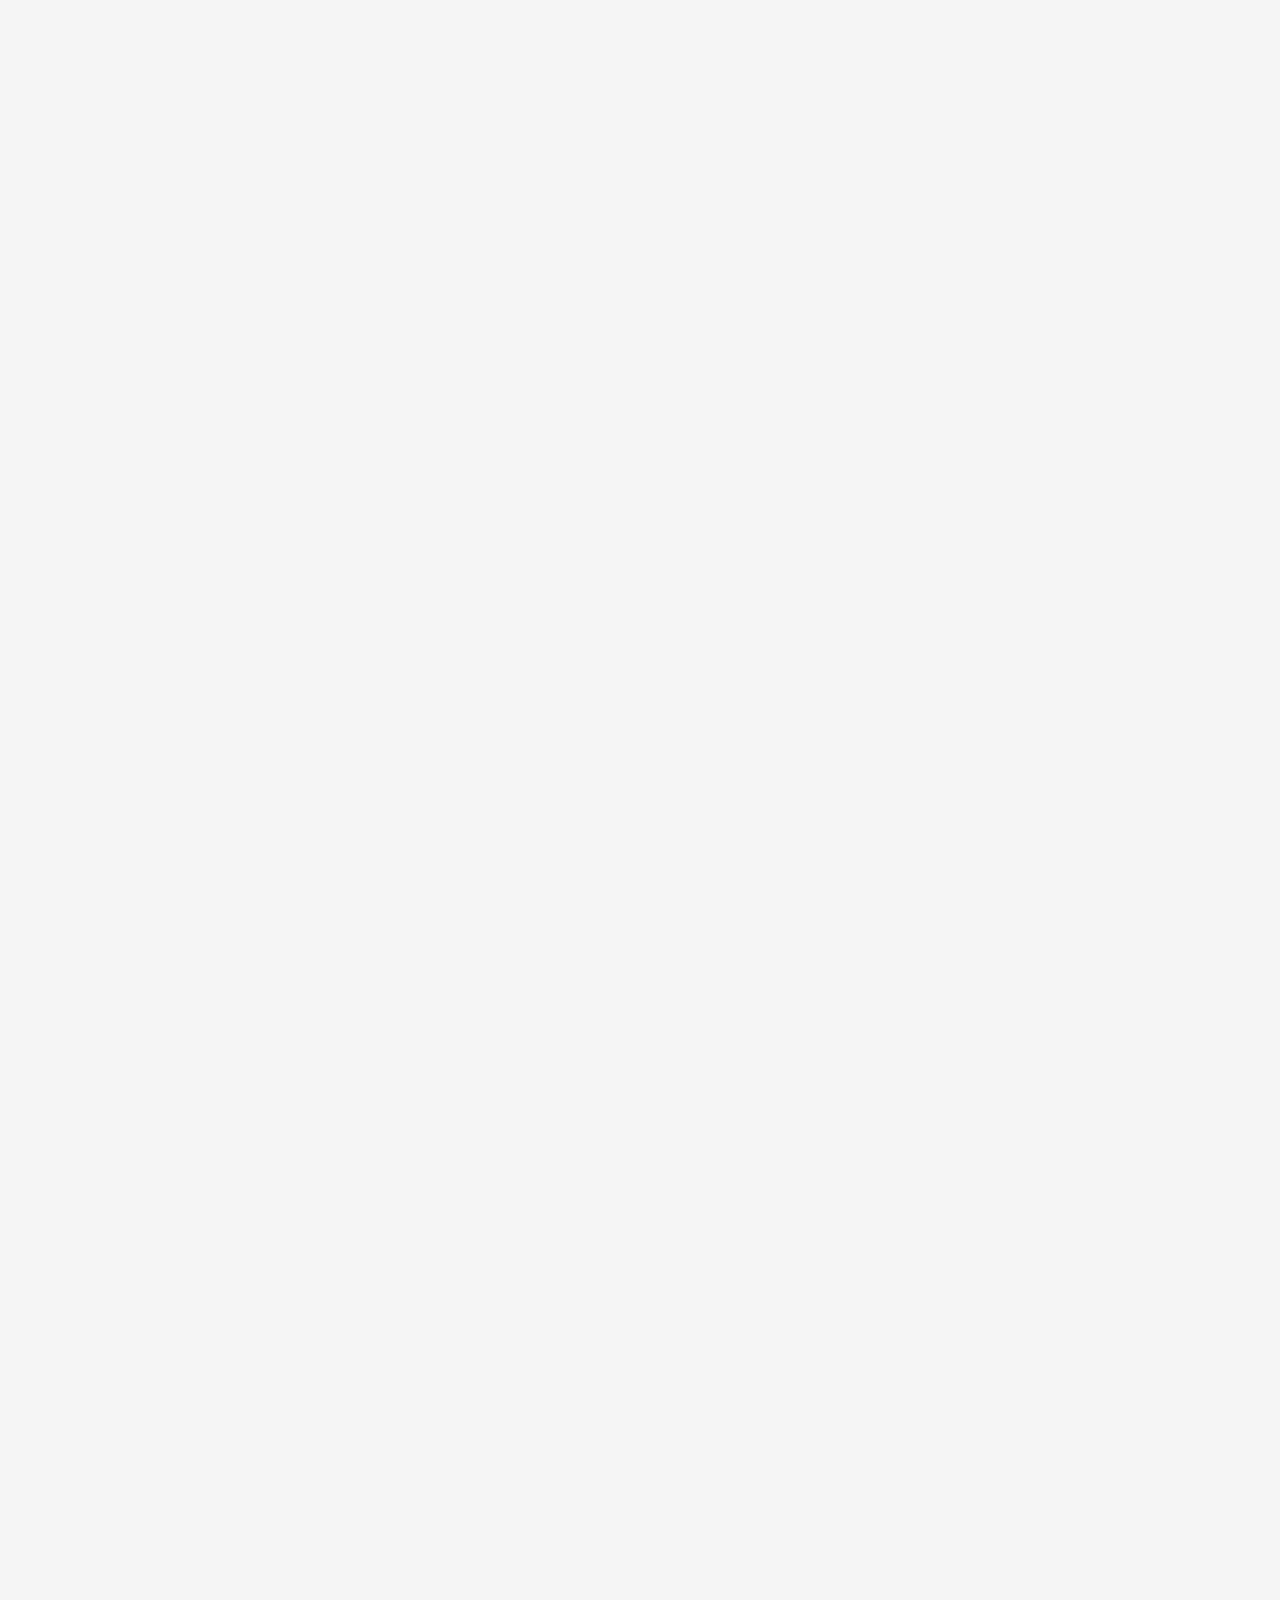
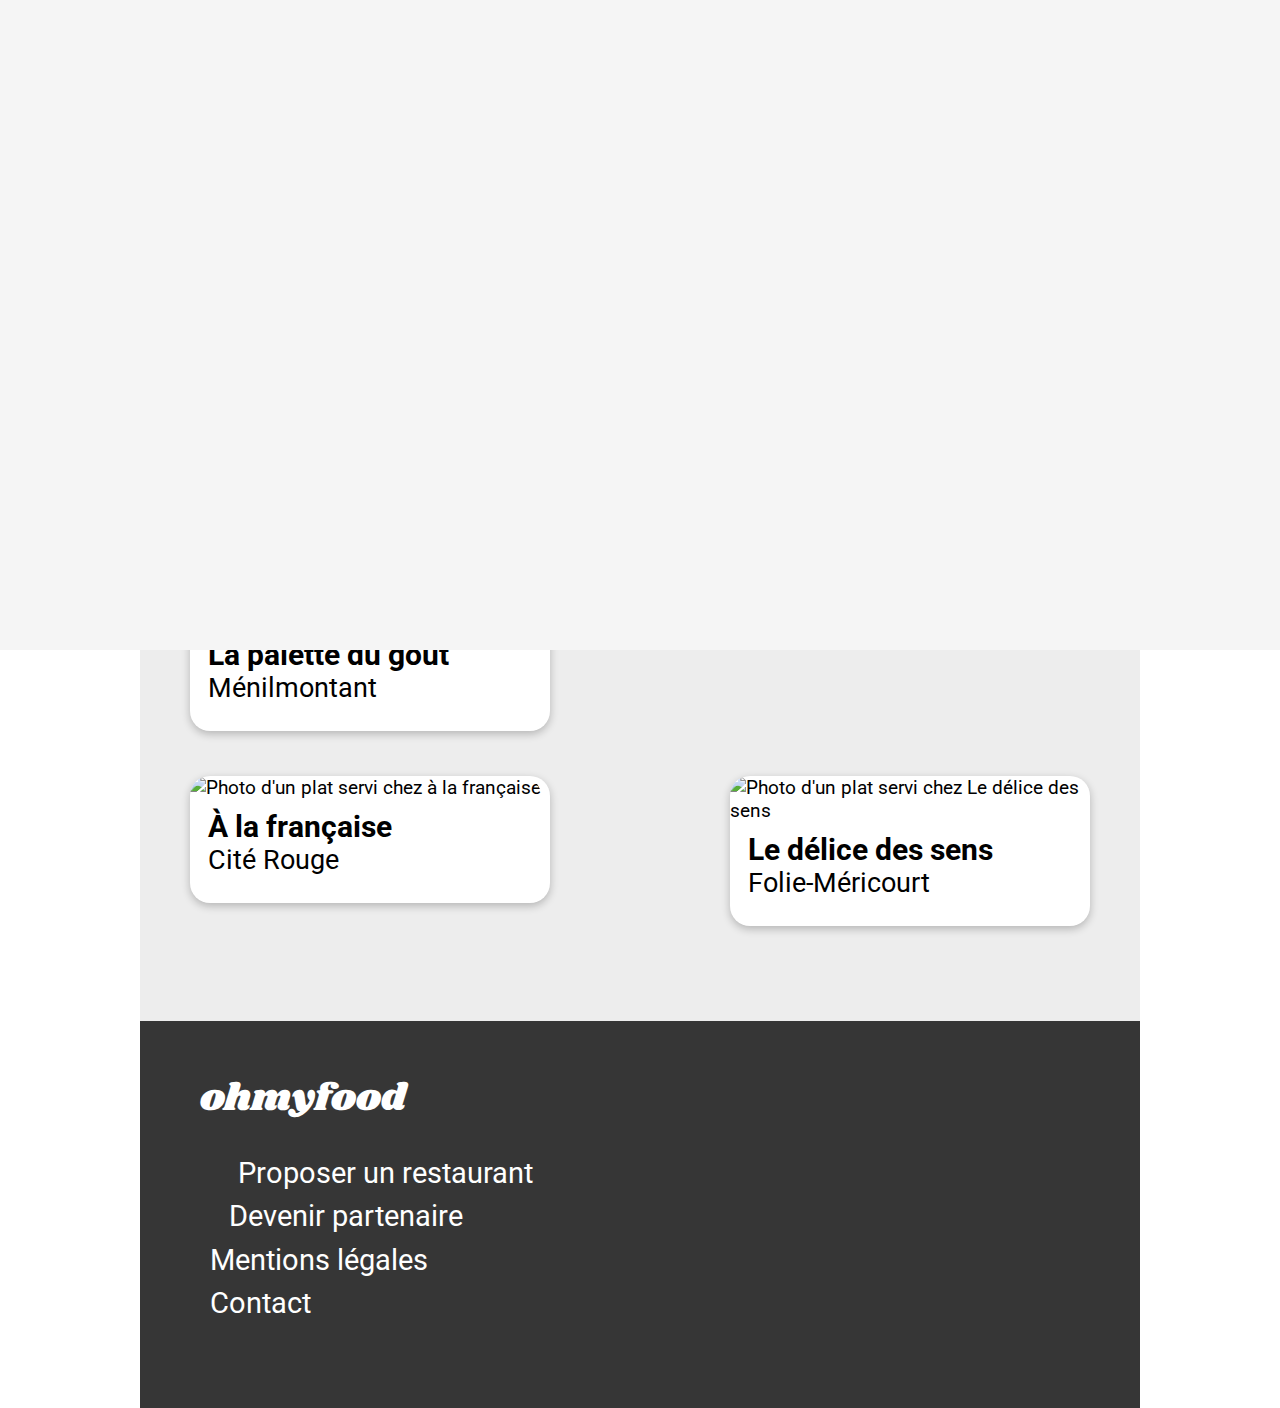
==== index.html @ 75333921 "idem" ====
<!DOCTYPE html>
<html lang="fr">

<head>
    <meta charset="UTF-8">
    <meta http-equiv="X-UA-Compatible" content="IE=edge">
    <meta name="viewport" content="width=device-width, initial-scale=1.0">
    <meta name="description" content="Réserver des menus en ligne. Paris.">

    <link rel="preconnect" href="https://fonts.googleapis.com">
    <link rel="preconnect" href="https://fonts.gstatic.com" crossorigin>
    <link
        href="https://fonts.googleapis.com/css2?family=Roboto:ital,wght@0,400;0,700;1,400;1,700&family=Shrikhand&display=swap"
        rel="stylesheet">

    <link rel="stylesheet" href="https://cdnjs.cloudflare.com/ajax/libs/font-awesome/6.1.1/css/all.min.css"
        integrity="sha512-KfkfwYDsLkIlwQp6LFnl8zNdLGxu9YAA1QvwINks4PhcElQSvqcyVLLD9aMhXd13uQjoXtEKNosOWaZqXgel0g=="
        crossorigin="anonymous" referrerpolicy="no-referrer" />

    <link href="compiled/index.css" rel="stylesheet" type="text/css">
    <link href="compiled/tablet.css" rel="stylesheet" media="screen and (min-width: 760px)">
    <link href="compiled/desktop.css" rel="stylesheet" media="screen and (min-width: 992px)">
    <title>Ohmyfood</title>
</head>

<body>
    <div class="loader">
        <div class="heart">
            <i class="fa-solid fa-heart heart-full"></i>
        </div>
    </div>

    <header>
        <img src="images/logo/ohmyfood@2x.svg" alt="Logo de Ohmyfood">
    </header>

    <nav>
        <div class="localisation">
            <i class="fa-solid fa-location-dot"></i>
            <p>Paris, Belleville</p>
        </div>
        <div class="explore">
            <h1>Réservez le menu qui vous convient</h1>
            <p>Découvrez des restaurants d'exception, sélectionnés par nos soins.</p>
            <button>Explorer nos restaurants</button>
        </div>
    </nav>

    <main>
        <section id="notice">
            <h2>Fonctionnement</h2>
            <div class="box noticeBox">
                <span class="noticeNumber">1</span>
                <i class="fa-solid fa-mobile-screen"></i>
                <p>Choisissez un restaurant</p>
            </div>
            <div class="box noticeBox">
                <span class="noticeNumber">2</span>
                <i class="fa-solid fa-list"></i>
                <p>Composez votre menu</p>
            </div>
            <div class="box noticeBox">
                <span class="noticeNumber">3</span>
                <i class="fa-solid fa-store"></i>
                <p>Dégustez au restaurant</p>
            </div>
        </section>

        <section id="restaurants">
            <h2>Restaurants</h2>
            <div class="card">
                <a href="pages/1_la-palette-du-gout.html">
                    <img src="images/restaurants/Palette_medium.jpg"
                        alt="Photo d'un plat servi chez La palette du goût">
                    <div class="newItem">Nouveau</div>
                    <div class="description">
                        <div>
                            <h3>La palette du goût</h3>
                            <p>Ménilmontant</p>
                        </div>
                        <i class="fa-regular fa-heart heart-empty"></i>
                        <i class="fa-solid fa-heart heart-full"></i>
                    </div>
                </a>
            </div>
            <div class="card">
                <a href="pages/2_la-note-enchantee.html">
                    <img src="images/restaurants/Note_medium.jpg" alt="Photo d'un plat servi chez La note enchantée">
                    <div class="newItem">Nouveau</div>
                    <div class="description">
                        <div>
                            <h3>La note enchantée</h3>
                            <p>Charonne</p>
                        </div>
                        <i class="fa-regular fa-heart heart-empty"></i>
                        <i class="fa-solid fa-heart heart-full"></i>
                    </div>
                </a>
            </div>
            <div class="card">
                <a href="pages/3_a-la-francaise.html">
                    <img src="images/restaurants/France_medium.jpg" alt="Photo d'un plat servi chez à la française">
                    <div class="description">
                        <div>
                            <h3>À la française</h3>
                            <p>Cité Rouge</p>
                        </div>
                        <i class="fa-regular fa-heart heart-empty"></i>
                        <i class="fa-solid fa-heart heart-full"></i>
                    </div>
                </a>
            </div>
            <div class="card">
                <a href="pages/4_le-délice-des-sens.html">
                    <img src="images/restaurants/Delice_medium.jpg" alt="Photo d'un plat servi chez Le délice des sens">
                    <div class="description">
                        <div>
                            <h3>Le délice des sens</h3>
                            <p>Folie-Méricourt</p>
                        </div>
                        <i class="fa-regular fa-heart heart-empty"></i>
                        <i class="fa-solid fa-heart heart-full"></i>
                    </div>
                </a>
            </div>
        </section>

    </main>

    <footer>
        <h4>ohmyfood</h4>
        <ul>
            <li>
                <a href="#" class="link">
                    <i class="fa-solid fa-utensils"></i>
                    <p>Proposer un restaurant</p>
                </a>
            </li>
            <li>
                <a href="#" class="link">
                    <i class="fa-solid fa-handshake-angle"></i>
                    <p>Devenir partenaire</p>
                </a>
            </li>
            <li>
                <a href="#" class="link linkOnly">Mentions légales</a>
            </li>
            <li>
                <a href="mailto:ohmyfood@gmail.com" class="link linkOnly">Contact</a>
            </li>
        </ul>
    </footer>
</body>

</html>
---- compiled/index.css ----
.loader{background-color:#f5f5f5;position:absolute;z-index:10;top:0;left:0;right:0;bottom:0;width:100%;height:250%;overflow:hidden;-webkit-animation:loader 3s linear;animation:loader 3s linear;-webkit-animation-delay:.5s;animation-delay:.5s;-webkit-animation-fill-mode:forwards;animation-fill-mode:forwards}@-webkit-keyframes loader{0%{opacity:1}40%{opacity:.8}60%{opacity:.5}90%{opacity:.2}99%{opacity:.1;width:100%}100%{opacity:0;width:0px;z-index:-10;display:none}}@keyframes loader{0%{opacity:1}40%{opacity:.8}60%{opacity:.5}90%{opacity:.2}99%{opacity:.1;width:100%}100%{opacity:0;width:0px;z-index:-10;display:none}}.heart{width:120px;height:120px;font-size:25px;display:flex;flex-direction:column;justify-content:center;align-items:center;margin:50% 20%;-webkit-animation:loader--heart 500ms alternate infinite;animation:loader--heart 500ms alternate infinite;-webkit-animation-iteration-count:6;animation-iteration-count:6;-webkit-animation-delay:.5s;animation-delay:.5s}.heart .heart-full{opacity:1}@-webkit-keyframes loader--heart{0%{transform:scale(0)}100%{transform:scale(4)}}@keyframes loader--heart{0%{transform:scale(0)}100%{transform:scale(4)}}@-webkit-keyframes menuBoxes{0%{transform:scale(0)}100%{transform:scale(1)}}@keyframes menuBoxes{0%{transform:scale(0)}100%{transform:scale(1)}}.menuBox{transform:scale(0);-webkit-animation:menuBoxes 900ms both;animation:menuBoxes 900ms both}.delay1{-webkit-animation-delay:100ms;animation-delay:100ms}.delay2{-webkit-animation-delay:200ms;animation-delay:200ms}.delay3{-webkit-animation-delay:300ms;animation-delay:300ms}.delay4{-webkit-animation-delay:350ms;animation-delay:350ms}.delay5{-webkit-animation-delay:370ms;animation-delay:370ms}@font-face{font-family:"Roboto",sans-serif;font-family:"Shrikhand",cursive;src:url("https://fonts.googleapis.com/css2?family=Roboto:ital,wght@0,400;0,700;1,400;1,700&family=Shrikhand&display=swap")}body{font-family:"Roboto",sans-serif}h2{font-size:1.8em}h3{font-size:1.1em;padding:0;margin:0}#titleRestaurant{font-family:"Shrikhand",cursive;font-size:2em;font-weight:normal}article h2{text-transform:uppercase;font-weight:normal;font-size:1.2em}article h2 .greenLine{border-bottom:3px solid #99e2d0;padding-bottom:6px}.menuBox h3{font-size:20px}h4{font-family:"Shrikhand",cursive;color:#fff;font-weight:normal;padding:5% 0 1% 6%;font-size:25px;margin:0%}*{box-sizing:border-box;scroll-behavior:smooth}body{background-color:#f5f5f5;margin:0%}#notice{background-color:#fff;padding-bottom:15%}#notice h2{padding-left:1%;margin-bottom:1%}section{padding:5%;display:flex;flex-direction:column;justify-content:space-between}.box{border:none;box-shadow:rgba(0,0,0,.24) 0px 3px 8px;padding:3%;margin:6% 3% 1% 3%;font-weight:bold;cursor:pointer}.noticeBox{display:flex;flex-direction:row;justify-content:flex-start;align-items:center;background-color:#f5f5f5;border-radius:25px;transition:all 200ms ease-in-out;position:relative;font-size:1.3em}.noticeBox i{margin:0 7%;color:gray;font-size:1.3em}.noticeBox:hover{background-color:#f5edff}.noticeBox:hover i{color:#9356dc}.noticeNumber{background-color:#9356dc;color:#fff;font-weight:normal;border-radius:50%;padding:4px 10px;position:absolute;left:-15px}#restaurants{background-color:#f5f5f5;display:flex;flex-direction:column}.card{width:445px;background-color:#fff;border-radius:20px;margin-bottom:5%;position:relative;box-shadow:rgba(0,0,0,.24) 0px 3px 8px}.card>a{text-decoration:none;color:#000}.card>a>img{width:100%;height:220px;-o-object-fit:cover;object-fit:cover;border-radius:20px 20px 0 0}.description{display:flex;flex-direction:row;align-items:flex-start;padding:3% 0 0 5%;font-size:1.4em}.description p{margin-top:0;font-size:1em}#Palette,#Note,#France,#Delice{background-size:cover;background-repeat:no-repeat;height:320px;max-width:600px;flex-basis:100%;margin-bottom:-50px}#Palette{background-image:url(/images/restaurants/Palette_medium.jpg)}#Note{background-image:url(/images/restaurants/Note_medium.jpg)}#France{background-image:url(/images/restaurants/France_medium.jpg)}#Delice{background-image:url(/images/restaurants/Delice_medium.jpg)}.menuSection{background-color:#f5f5f5;border-radius:35px 35px 0 0;margin-top:-40px;padding-top:8px;position:relative}.menuSection article{margin-bottom:5%}.menuBox{background-color:#fff;display:flex;flex-direction:column;justify-content:space-between;border-radius:15px;margin-left:0%;padding:3% 4% 3% 3%;height:80px;position:relative;transition:all 400ms ease-in-out}.flex-row{display:flex;flex-direction:row;font-size:18px}.flex-row p{margin-top:1%}.flex-row p:first-child{font-weight:normal}.price{align-items:flex-end;text-align:right;margin-left:auto;font-weight:bold;transition:all 400ms ease-in-out}header{text-align:center;background-color:#fff;padding-top:5%;padding-bottom:3%}.withBtn{display:flex;flex-direction:row;justify-content:space-evenly}footer{background-color:#363636;margin-bottom:0;padding-bottom:6%}footer ul{list-style-type:none;padding-left:7%}.link{text-decoration:none;color:#fff;font-size:20px;display:flex;flex-direction:row;align-items:center;padding-bottom:1%}.link p{margin:0;padding-left:2%}.link:hover p{-webkit-text-decoration:underline #99e2d0;text-decoration:underline #99e2d0}.link:hover i{color:#99e2d0}.linkOnly:hover{-webkit-text-decoration:underline #99e2d0;text-decoration:underline #99e2d0}.fa-utensils{margin-right:1%}nav{background-color:#f5f5f5;text-align:center}.localisation{background-color:#e5e5e5;border-top:3px solid #d4d4d4;flex-basis:100%;font-weight:bold;font-size:1.2em;display:flex;flex-direction:row;align-items:center;justify-content:center}.localisation i{padding-right:4%}.explore{padding:4% 4% 14% 4%}.explore h1{font-size:31px;padding:0 9%;margin-bottom:0%}.explore p{font-size:1.5em}button{background:linear-gradient(to bottom right, #ff79da, #9356DC);padding:18px;border:none;border-radius:40px;box-shadow:3px 6px 8px 1px #d3d3d3;cursor:pointer;margin-top:4%;transition:all 350ms ease-in-out;color:#fff;font-size:1.3em}button:hover{background:linear-gradient(to bottom right, rgba(255, 121, 217, 0.8470588235), rgba(146, 86, 220, 0.8470588235));box-shadow:8px 18px 10px 1px #bdbdbd}#orderBtn{color:#fff;font-size:19px;width:200px;margin:10% auto 5% auto;height:60px;padding:0}.newItem{color:#278870;background-color:#99e2d0;text-align:center;font-weight:bold;font-size:17px;padding:2% 4%;width:100px;border-radius:3px;position:absolute;top:20px;right:15px}.heart-empty,.heart-full{font-size:1.6em;right:30px;bottom:35px;cursor:pointer;transition:all 650ms ease-in-out}.heart-empty{color:gray;z-index:1;position:absolute}.heart-empty:hover{opacity:0;z-index:2}.heart-full{position:absolute;z-index:2;opacity:0;background:-webkit-linear-gradient(#9356DC, #ff79da);background-clip:text;-webkit-background-clip:text;-webkit-text-fill-color:rgba(0,0,0,0)}.heart-full:hover{opacity:1;z-index:1}#MenuLikeBtn{position:absolute;right:40px;top:105px;font-size:20px}#goBack{background:none;border:none;color:#000;font-size:25px;margin-left:-50px;position:absolute;left:80px;top:18px;cursor:pointer;transition:all 200ms ease-in-out}#goBack:hover{color:#9356dc}#goBack:hover:active{color:#ff79da}.checkAnimation{width:0px;background-color:#99e2d0;color:#fff;font-size:25px;border-radius:0 15px 15px 0;transition:all 350ms ease-in-out;-webkit-animation-fill-mode:both;animation-fill-mode:both;overflow:hidden;display:flex;flex-direction:row;justify-content:center;align-items:center;text-align:center;height:100%;position:absolute;right:0px;bottom:0px}.checkAnimation i{transform:rotate(0);transition:all 450ms ease-in-out}.menuBox:hover .checkAnimation{width:68px;margin-left:auto;transition:all 400ms ease-in-out}.menuBox:hover .checkAnimation i{transform:rotate(360deg)}.menuBox:hover .price{margin-right:68px}.menuBox:hover p:first-child{text-overflow:ellipsis;white-space:nowrap;overflow:hidden;max-height:22px}/*# sourceMappingURL=index.css.map */
---- compiled/tablet.css ----
@media screen and (min-width: 760px) {

    /*Accueil*/

    header img {
        width: 250px;
    }

    button {
        padding: 35px;
        font-size: 1.6em;
    }

    .noticeBox {
        font-size: 1.6em;
    }

    #restaurants {
        display: flex;
        flex-direction: row;
        flex-wrap: wrap;
        max-width: 800px;
        padding-left: 5%;
    }

    #restaurants h2 {
        flex-basis: 100%;
    }

    .card {
        flex-basis: 40%;
        width: 400px;
        height: 280px;
        transform: scale(1);
        transition: all 350ms ease-in-out;
    }

    .card img {
        width: 400px;
    }

    .card:hover {
        transform: scale(1.2);
    }

    .description {
        font-size: 1.4em;
        padding-top: 3%;
    }

    footer h4 {
        font-size: 2em;
    }

    .link {
        font-size: 1.5em;
    }

/*Pages menu*/

body {
    font-size:larger
}

header img {
    width: 300px;
}

#menuImg {
    height: 500px;
}

#titleRestaurant {
    font-size: 2.5em;
}

#MenuLikeBtn {
    font-size: 1.6em;
    top: 120px;
}

.menuBox {
    padding-bottom: 4%;
    height: 100px;
    
}

.menuBox:hover .checkAnimation {
    width: 90px;
}

.menuBox:hover .price {
    margin-right: 95px;
}

}



}
---- compiled/desktop.css ----
@media screen and (min-width: 992px) {

  /*Version accueil*/  

    body {
        max-width: 1000px;
        margin: 0 auto;
        font-size: larger;
    }

    header img {
    width: 400px;
  }

  nav {
    display: flex;
    flex-direction: column-reverse;
  }

  

  #notice {
    background-color: #f5f5f5fa;
  }

  .noticeBox {
    background-color: white;
  }

  .noticeNumber {
    padding: 0 9px;
  }

  #restaurants {
    background-color: #EDEDED;
    max-width: 1000px;
    width: 100%;
  }

  .card {
    width: 95%;
    height: fit-content;
    
  }

  .card>a>img {
    max-width: 800px;
    height: 500px;
  }

  .card:hover {
    transform: none;
    opacity: 0.9;
  }

  .newItem {
    padding-right: 3%;
  }

/*Version pages menu*/

body {
  background-color: white;
}

#titleRestaurant {
  font-size: 2em;
}

#Palette, #Note, #France, #Delice {
  background-size: contain;
  background-position: 50%;
  margin: auto;
}

.menuSection {
  width: 90%;
  margin: auto;
}

.menuBox {
  height: 120px;
  width: 80%;
}


}
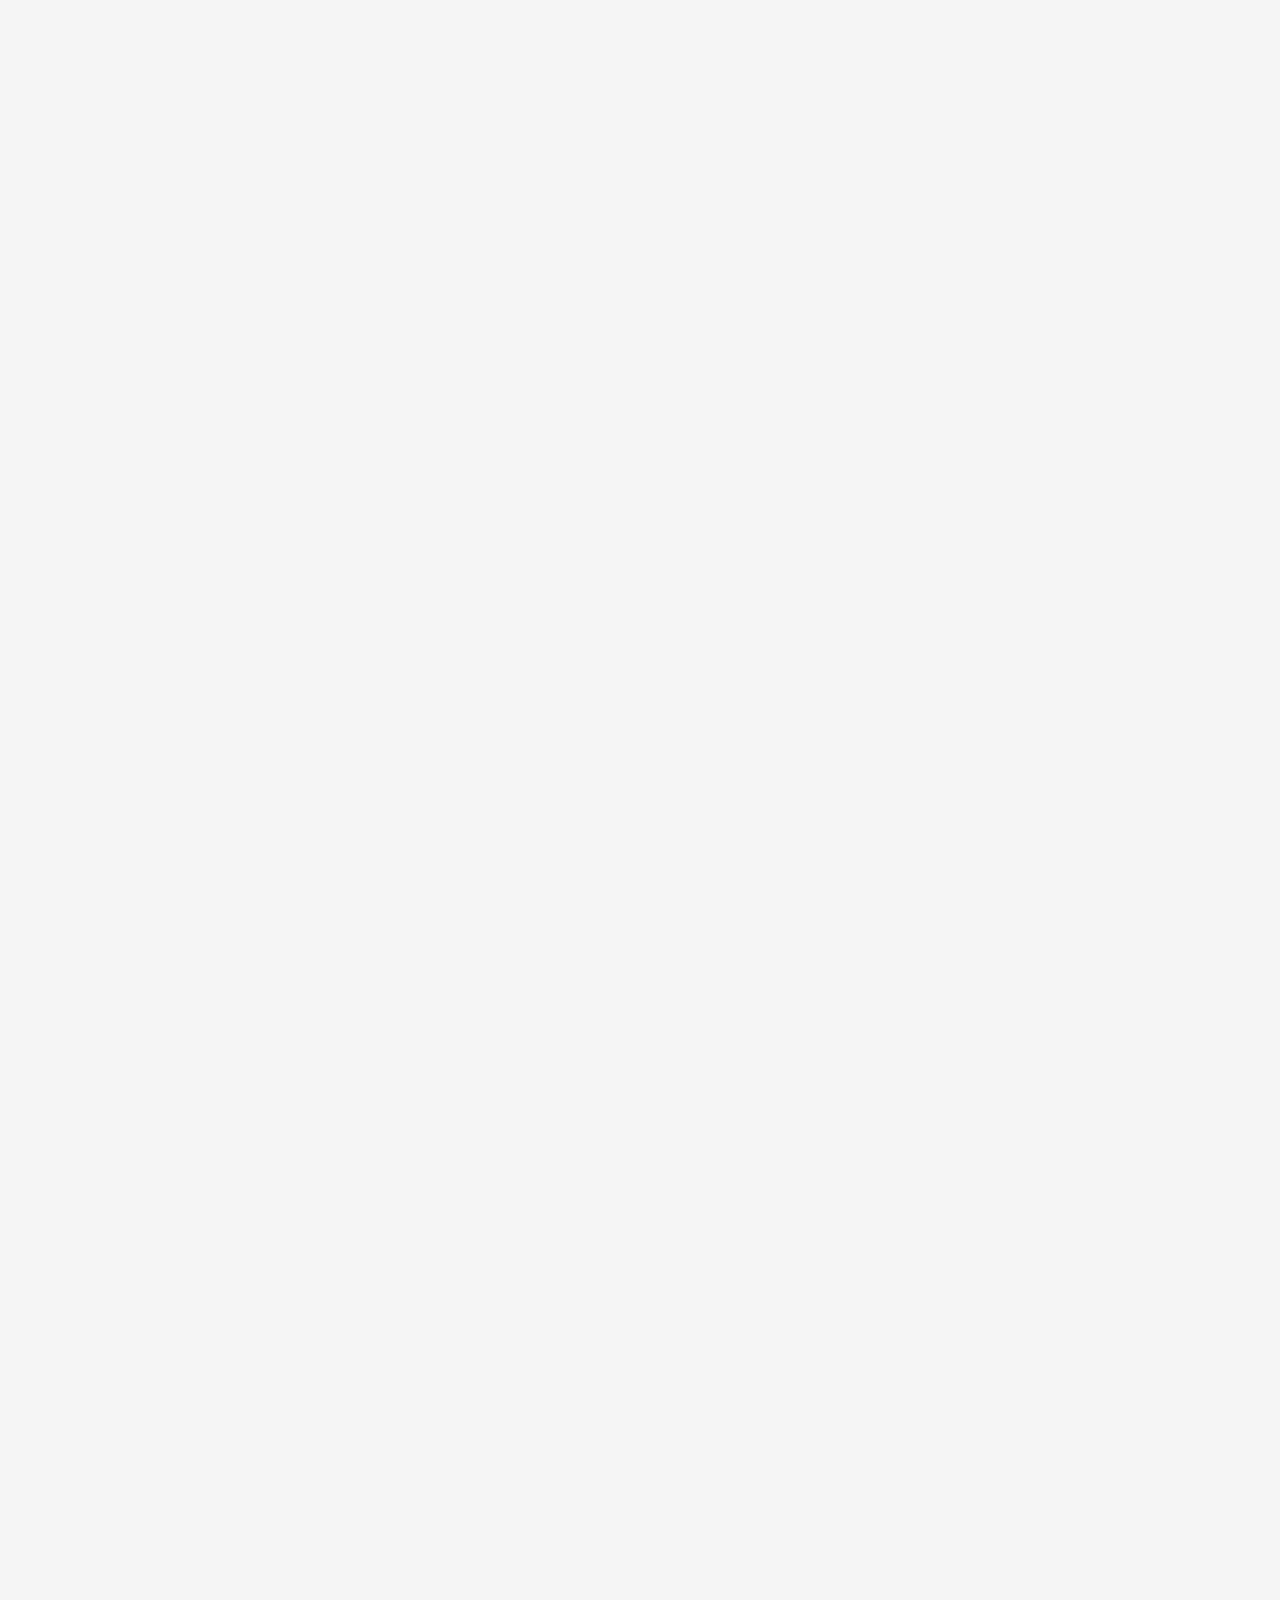
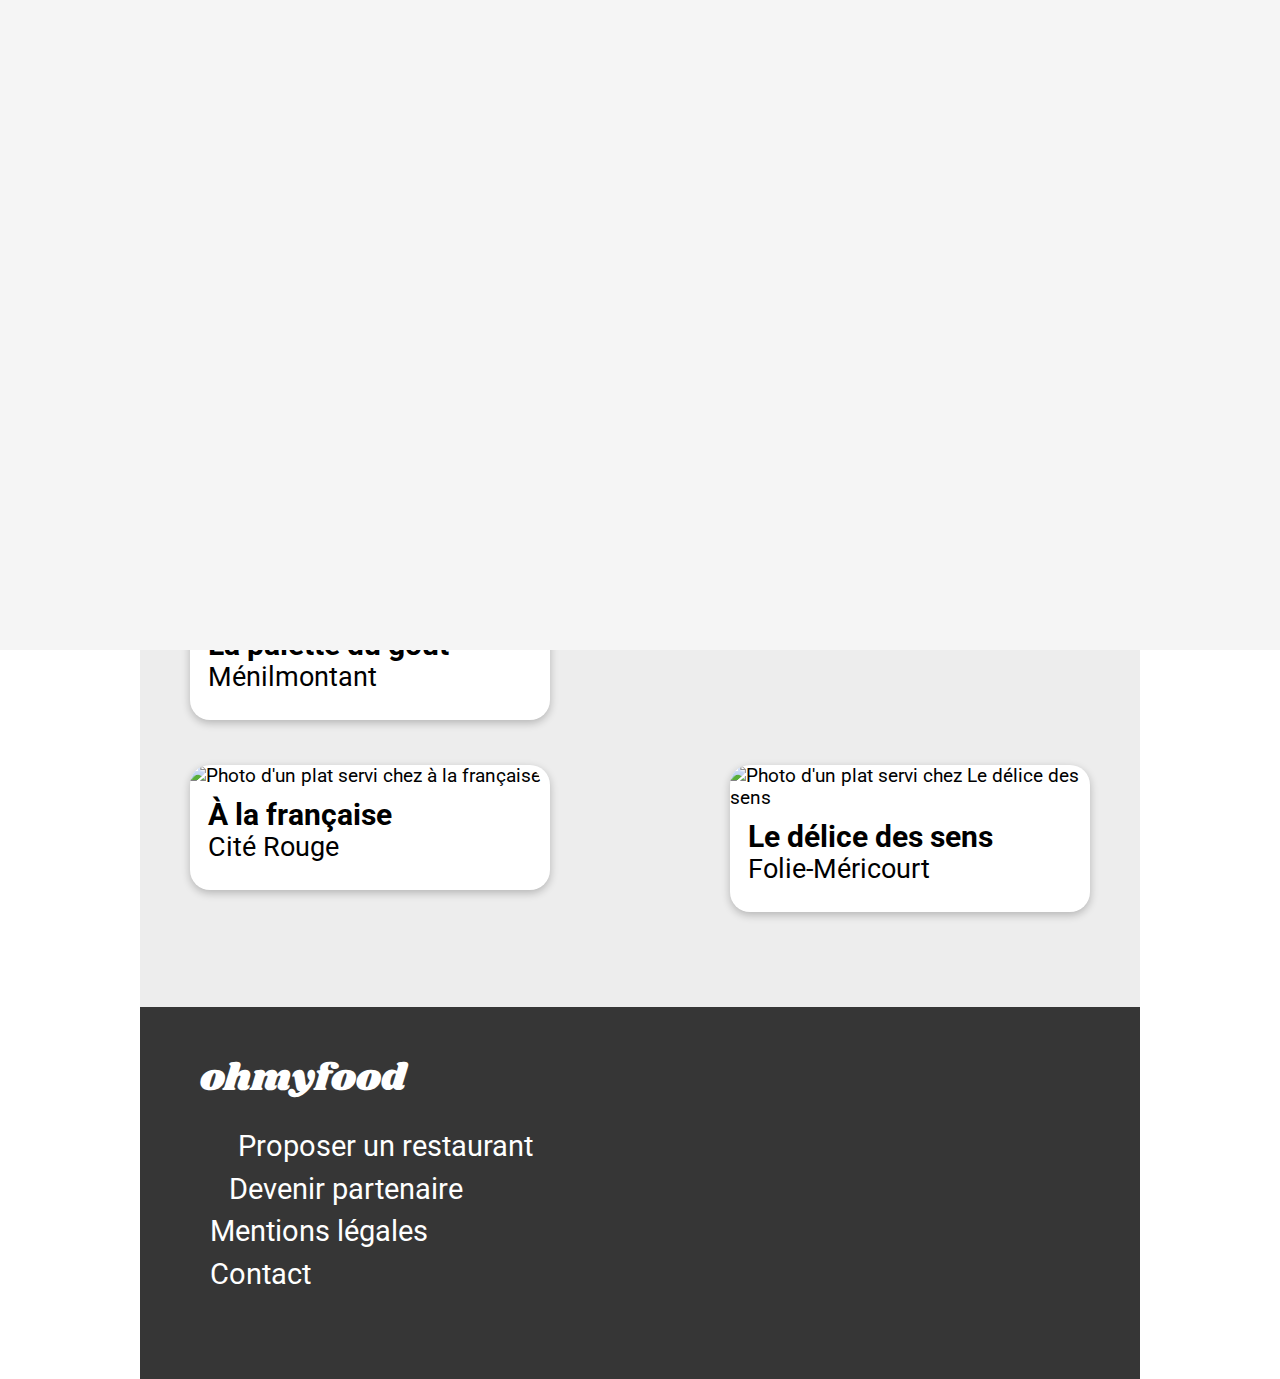
==== commit b29b2a80: "ajout normalize.css" ====
--- a/index.html
+++ b/index.html
@@ -17,6 +17,7 @@
         integrity="sha512-KfkfwYDsLkIlwQp6LFnl8zNdLGxu9YAA1QvwINks4PhcElQSvqcyVLLD9aMhXd13uQjoXtEKNosOWaZqXgel0g=="
         crossorigin="anonymous" referrerpolicy="no-referrer" />
 
+    <link href="compiled/normalize.css" rel="stylesheet" type="text/css">
     <link href="compiled/index.css" rel="stylesheet" type="text/css">
     <link href="compiled/tablet.css" rel="stylesheet" media="screen and (min-width: 760px)">
     <link href="compiled/desktop.css" rel="stylesheet" media="screen and (min-width: 992px)">
--- a/compiled/index.css
+++ b/compiled/index.css
@@ -1 +1 @@
-.loader{background-color:#f5f5f5;position:absolute;z-index:10;top:0;left:0;right:0;bottom:0;width:100%;height:250%;overflow:hidden;-webkit-animation:loader 3s linear;animation:loader 3s linear;-webkit-animation-delay:.5s;animation-delay:.5s;-webkit-animation-fill-mode:forwards;animation-fill-mode:forwards}@-webkit-keyframes loader{0%{opacity:1}40%{opacity:.8}60%{opacity:.5}90%{opacity:.2}99%{opacity:.1;width:100%}100%{opacity:0;width:0px;z-index:-10;display:none}}@keyframes loader{0%{opacity:1}40%{opacity:.8}60%{opacity:.5}90%{opacity:.2}99%{opacity:.1;width:100%}100%{opacity:0;width:0px;z-index:-10;display:none}}.heart{width:120px;height:120px;font-size:25px;display:flex;flex-direction:column;justify-content:center;align-items:center;margin:50% 20%;-webkit-animation:loader--heart 500ms alternate infinite;animation:loader--heart 500ms alternate infinite;-webkit-animation-iteration-count:6;animation-iteration-count:6;-webkit-animation-delay:.5s;animation-delay:.5s}.heart .heart-full{opacity:1}@-webkit-keyframes loader--heart{0%{transform:scale(0)}100%{transform:scale(4)}}@keyframes loader--heart{0%{transform:scale(0)}100%{transform:scale(4)}}@-webkit-keyframes menuBoxes{0%{transform:scale(0)}100%{transform:scale(1)}}@keyframes menuBoxes{0%{transform:scale(0)}100%{transform:scale(1)}}.menuBox{transform:scale(0);-webkit-animation:menuBoxes 900ms both;animation:menuBoxes 900ms both}.delay1{-webkit-animation-delay:100ms;animation-delay:100ms}.delay2{-webkit-animation-delay:200ms;animation-delay:200ms}.delay3{-webkit-animation-delay:300ms;animation-delay:300ms}.delay4{-webkit-animation-delay:350ms;animation-delay:350ms}.delay5{-webkit-animation-delay:370ms;animation-delay:370ms}@font-face{font-family:"Roboto",sans-serif;font-family:"Shrikhand",cursive;src:url("https://fonts.googleapis.com/css2?family=Roboto:ital,wght@0,400;0,700;1,400;1,700&family=Shrikhand&display=swap")}body{font-family:"Roboto",sans-serif}h2{font-size:1.8em}h3{font-size:1.1em;padding:0;margin:0}#titleRestaurant{font-family:"Shrikhand",cursive;font-size:2em;font-weight:normal}article h2{text-transform:uppercase;font-weight:normal;font-size:1.2em}article h2 .greenLine{border-bottom:3px solid #99e2d0;padding-bottom:6px}.menuBox h3{font-size:20px}h4{font-family:"Shrikhand",cursive;color:#fff;font-weight:normal;padding:5% 0 1% 6%;font-size:25px;margin:0%}*{box-sizing:border-box;scroll-behavior:smooth}body{background-color:#f5f5f5;margin:0%}#notice{background-color:#fff;padding-bottom:15%}#notice h2{padding-left:1%;margin-bottom:1%}section{padding:5%;display:flex;flex-direction:column;justify-content:space-between}.box{border:none;box-shadow:rgba(0,0,0,.24) 0px 3px 8px;padding:3%;margin:6% 3% 1% 3%;font-weight:bold;cursor:pointer}.noticeBox{display:flex;flex-direction:row;justify-content:flex-start;align-items:center;background-color:#f5f5f5;border-radius:25px;transition:all 200ms ease-in-out;position:relative;font-size:1.3em}.noticeBox i{margin:0 7%;color:gray;font-size:1.3em}.noticeBox:hover{background-color:#f5edff}.noticeBox:hover i{color:#9356dc}.noticeNumber{background-color:#9356dc;color:#fff;font-weight:normal;border-radius:50%;padding:4px 10px;position:absolute;left:-15px}#restaurants{background-color:#f5f5f5;display:flex;flex-direction:column}.card{width:445px;background-color:#fff;border-radius:20px;margin-bottom:5%;position:relative;box-shadow:rgba(0,0,0,.24) 0px 3px 8px}.card>a{text-decoration:none;color:#000}.card>a>img{width:100%;height:220px;-o-object-fit:cover;object-fit:cover;border-radius:20px 20px 0 0}.description{display:flex;flex-direction:row;align-items:flex-start;padding:3% 0 0 5%;font-size:1.4em}.description p{margin-top:0;font-size:1em}#Palette,#Note,#France,#Delice{background-size:cover;background-repeat:no-repeat;height:320px;max-width:600px;flex-basis:100%;margin-bottom:-50px}#Palette{background-image:url(/images/restaurants/Palette_medium.jpg)}#Note{background-image:url(/images/restaurants/Note_medium.jpg)}#France{background-image:url(/images/restaurants/France_medium.jpg)}#Delice{background-image:url(/images/restaurants/Delice_medium.jpg)}.menuSection{background-color:#f5f5f5;border-radius:35px 35px 0 0;margin-top:-40px;padding-top:8px;position:relative}.menuSection article{margin-bottom:5%}.menuBox{background-color:#fff;display:flex;flex-direction:column;justify-content:space-between;border-radius:15px;margin-left:0%;padding:3% 4% 3% 3%;height:80px;position:relative;transition:all 400ms ease-in-out}.flex-row{display:flex;flex-direction:row;font-size:18px}.flex-row p{margin-top:1%}.flex-row p:first-child{font-weight:normal}.price{align-items:flex-end;text-align:right;margin-left:auto;font-weight:bold;transition:all 400ms ease-in-out}header{text-align:center;background-color:#fff;padding-top:5%;padding-bottom:3%}.withBtn{display:flex;flex-direction:row;justify-content:space-evenly}footer{background-color:#363636;margin-bottom:0;padding-bottom:6%}footer ul{list-style-type:none;padding-left:7%}.link{text-decoration:none;color:#fff;font-size:20px;display:flex;flex-direction:row;align-items:center;padding-bottom:1%}.link p{margin:0;padding-left:2%}.link:hover p{-webkit-text-decoration:underline #99e2d0;text-decoration:underline #99e2d0}.link:hover i{color:#99e2d0}.linkOnly:hover{-webkit-text-decoration:underline #99e2d0;text-decoration:underline #99e2d0}.fa-utensils{margin-right:1%}nav{background-color:#f5f5f5;text-align:center}.localisation{background-color:#e5e5e5;border-top:3px solid #d4d4d4;flex-basis:100%;font-weight:bold;font-size:1.2em;display:flex;flex-direction:row;align-items:center;justify-content:center}.localisation i{padding-right:4%}.explore{padding:4% 4% 14% 4%}.explore h1{font-size:31px;padding:0 9%;margin-bottom:0%}.explore p{font-size:1.5em}button{background:linear-gradient(to bottom right, #ff79da, #9356DC);padding:18px;border:none;border-radius:40px;box-shadow:3px 6px 8px 1px #d3d3d3;cursor:pointer;margin-top:4%;transition:all 350ms ease-in-out;color:#fff;font-size:1.3em}button:hover{background:linear-gradient(to bottom right, rgba(255, 121, 217, 0.8470588235), rgba(146, 86, 220, 0.8470588235));box-shadow:8px 18px 10px 1px #bdbdbd}#orderBtn{color:#fff;font-size:19px;width:200px;margin:10% auto 5% auto;height:60px;padding:0}.newItem{color:#278870;background-color:#99e2d0;text-align:center;font-weight:bold;font-size:17px;padding:2% 4%;width:100px;border-radius:3px;position:absolute;top:20px;right:15px}.heart-empty,.heart-full{font-size:1.6em;right:30px;bottom:35px;cursor:pointer;transition:all 650ms ease-in-out}.heart-empty{color:gray;z-index:1;position:absolute}.heart-empty:hover{opacity:0;z-index:2}.heart-full{position:absolute;z-index:2;opacity:0;background:-webkit-linear-gradient(#9356DC, #ff79da);background-clip:text;-webkit-background-clip:text;-webkit-text-fill-color:rgba(0,0,0,0)}.heart-full:hover{opacity:1;z-index:1}#MenuLikeBtn{position:absolute;right:40px;top:105px;font-size:20px}#goBack{background:none;border:none;color:#000;font-size:25px;margin-left:-50px;position:absolute;left:80px;top:18px;cursor:pointer;transition:all 200ms ease-in-out}#goBack:hover{color:#9356dc}#goBack:hover:active{color:#ff79da}.checkAnimation{width:0px;background-color:#99e2d0;color:#fff;font-size:25px;border-radius:0 15px 15px 0;transition:all 350ms ease-in-out;-webkit-animation-fill-mode:both;animation-fill-mode:both;overflow:hidden;display:flex;flex-direction:row;justify-content:center;align-items:center;text-align:center;height:100%;position:absolute;right:0px;bottom:0px}.checkAnimation i{transform:rotate(0);transition:all 450ms ease-in-out}.menuBox:hover .checkAnimation{width:68px;margin-left:auto;transition:all 400ms ease-in-out}.menuBox:hover .checkAnimation i{transform:rotate(360deg)}.menuBox:hover .price{margin-right:68px}.menuBox:hover p:first-child{text-overflow:ellipsis;white-space:nowrap;overflow:hidden;max-height:22px}/*# sourceMappingURL=index.css.map */+.loader{background-color:#f5f5f5;position:absolute;z-index:10;top:0;left:0;right:0;bottom:0;width:100%;height:250%;overflow:hidden;-webkit-animation:loader 3s linear;animation:loader 3s linear;-webkit-animation-delay:.5s;animation-delay:.5s;-webkit-animation-fill-mode:forwards;animation-fill-mode:forwards}@-webkit-keyframes loader{0%{opacity:1}99%{width:100%;opacity:.8}100%{opacity:0;width:0;z-index:-10;display:none}}@keyframes loader{0%{opacity:1}99%{width:100%;opacity:.8}100%{opacity:0;width:0;z-index:-10;display:none}}.heart{position:fixed;width:120px;height:120px;font-size:25px;display:flex;flex-direction:column;justify-content:center;align-items:center;margin:50% 30%;-webkit-animation:loader--heart 500ms alternate infinite;animation:loader--heart 500ms alternate infinite;-webkit-animation-iteration-count:3;animation-iteration-count:3;-webkit-animation-delay:.5s;animation-delay:.5s;-webkit-animation-fill-mode:forwards;animation-fill-mode:forwards}.heart .heart-full{opacity:1}@-webkit-keyframes loader--heart{0%{transform:scale(2)}50%{transform:scale(4)}75%{transform:scale(2)}100%{transform:scale(0)}}@keyframes loader--heart{0%{transform:scale(2)}50%{transform:scale(4)}75%{transform:scale(2)}100%{transform:scale(0)}}@-webkit-keyframes menuBoxes{0%{transform:scale(0)}100%{transform:scale(1)}}@keyframes menuBoxes{0%{transform:scale(0)}100%{transform:scale(1)}}.menuBox{transform:scale(0);-webkit-animation:menuBoxes 900ms both;animation:menuBoxes 900ms both}.delay1{-webkit-animation-delay:100ms;animation-delay:100ms}.delay2{-webkit-animation-delay:200ms;animation-delay:200ms}.delay3{-webkit-animation-delay:300ms;animation-delay:300ms}.delay4{-webkit-animation-delay:350ms;animation-delay:350ms}.delay5{-webkit-animation-delay:370ms;animation-delay:370ms}@font-face{font-family:"Roboto";font-family:"Shrikhand";src:url("https://fonts.googleapis.com/css2?family=Roboto:ital,wght@0,400;0,700;1,400;1,700&family=Shrikhand&display=swap")}body{font-family:"Roboto",sans-serif}h2{font-size:1.8em}h3{font-size:1.1em;padding:0;margin:0}#titleRestaurant{font-family:"Shrikhand",cursive;font-size:2em;font-weight:normal}article h2{text-transform:uppercase;font-weight:normal;font-size:1.2em}article h2 .greenLine{border-bottom:3px solid #99e2d0;padding-bottom:6px}.menuBox h3{font-size:20px}h4{font-family:"Shrikhand",cursive;color:#fff;font-weight:normal;padding:5% 0 1% 6%;font-size:25px;margin:0%}*{box-sizing:border-box;scroll-behavior:smooth}body{background-color:#f5f5f5;margin:0%}#notice{background-color:#fff;padding-bottom:15%}#notice h2{padding-left:1%;margin-bottom:1%}section{padding:5%;display:flex;flex-direction:column;justify-content:space-between}.box{border:none;box-shadow:rgba(0,0,0,.24) 0px 3px 8px;padding:3%;margin:6% 3% 1% 3%;font-weight:bold;cursor:pointer}.noticeBox{display:flex;flex-direction:row;justify-content:flex-start;align-items:center;background-color:#f5f5f5;border-radius:25px;transition:all 200ms ease-in-out;position:relative;font-size:1.3em}.noticeBox i{margin:0 7%;color:gray;font-size:1.3em}.noticeBox:hover{background-color:#f5edff}.noticeBox:hover i{color:#9356dc}.noticeNumber{background-color:#9356dc;color:#fff;font-weight:normal;border-radius:50%;padding:4px 10px;position:absolute;left:-15px}#restaurants{background-color:#f5f5f5;display:flex;flex-direction:column}.card{width:445px;background-color:#fff;border-radius:20px;margin-bottom:5%;position:relative;box-shadow:rgba(0,0,0,.24) 0px 3px 8px}.card>a{text-decoration:none;color:#000}.card>a>img{width:100%;height:220px;-o-object-fit:cover;object-fit:cover;border-radius:20px 20px 0 0}.description{display:flex;flex-direction:row;align-items:flex-start;padding:3% 0 0 5%;font-size:1.4em}.description p{margin-top:0;font-size:1em}#Palette,#Note,#France,#Delice{background-size:cover;background-repeat:no-repeat;height:320px;max-width:600px;flex-basis:100%;margin-bottom:-50px}#Palette{background-image:url(/images/restaurants/Palette_medium.jpg)}#Note{background-image:url(/images/restaurants/Note_recadre.jpg)}#France{background-image:url(/images/restaurants/France_medium.jpg)}#Delice{background-image:url(/images/restaurants/Delice_medium.jpg)}.menuSection{background-color:#f5f5f5;border-radius:35px 35px 0 0;margin-top:-40px;padding-top:8px;position:relative}.menuSection article{margin-bottom:5%}.menuBox{background-color:#fff;display:flex;flex-direction:column;justify-content:space-between;border-radius:15px;margin-left:0%;padding:3% 4% 3% 3%;height:80px;position:relative;transition:all 400ms ease-in-out}.flex-row{display:flex;flex-direction:row;font-size:18px}.flex-row p{margin-top:1%}.flex-row p:first-child{font-weight:normal;text-overflow:ellipsis;white-space:nowrap;overflow:hidden}.price{align-items:flex-end;text-align:right;margin-left:auto;font-weight:bold;transition:all 400ms ease-in-out}header{text-align:center;background-color:#fff;padding-top:5%;padding-bottom:3%}.withBtn{display:flex;flex-direction:row;justify-content:space-evenly}footer{background-color:#363636;margin-bottom:0;padding-bottom:6%}footer ul{list-style-type:none;padding-left:7%}.link{text-decoration:none;color:#fff;font-size:20px;display:flex;flex-direction:row;align-items:center;padding-bottom:1%}.link p{margin:0;padding-left:2%}.link:hover p{-webkit-text-decoration:underline #99e2d0;text-decoration:underline #99e2d0}.link:hover i{color:#99e2d0}.linkOnly:hover{-webkit-text-decoration:underline #99e2d0;text-decoration:underline #99e2d0}.fa-utensils{margin-right:1%}nav{background-color:#f5f5f5;text-align:center}.localisation{background-color:#e5e5e5;border-top:3px solid #d4d4d4;flex-basis:100%;font-weight:bold;font-size:1.2em;display:flex;flex-direction:row;align-items:center;justify-content:center}.localisation i{padding-right:4%}.explore{padding:4% 4% 14% 4%}.explore h1{font-size:31px;padding:0 9%;margin-bottom:0%}.explore p{font-size:1.5em}button{background:linear-gradient(to bottom right, rgb(255, 121, 218), rgb(147, 86, 220));padding:18px;border:none;border-radius:40px;box-shadow:3px 6px 8px 1px #d3d3d3;cursor:pointer;margin-top:4%;transition:all 350ms ease-in-out;color:#fff;font-size:1.3em}button:hover{background:linear-gradient(to bottom right, rgba(255, 121, 217, 0.8470588235), rgba(146, 86, 220, 0.8470588235));box-shadow:8px 18px 10px 1px #bdbdbd}#orderBtn{color:#fff;font-size:19px;width:200px;margin:10% auto 5% auto;height:60px;padding:0}.newItem{color:#278870;background-color:#99e2d0;text-align:center;font-weight:bold;font-size:17px;padding:2% 4%;width:100px;border-radius:3px;position:absolute;top:20px;right:15px}.heart-empty,.heart-full{font-size:1.6em;right:30px;bottom:35px;cursor:pointer;transition:all 650ms ease-in-out}.heart-empty{color:gray;z-index:1;position:absolute}.heart-empty:hover{opacity:0;z-index:2}.heart-full{position:absolute;z-index:2;opacity:0;background:-webkit-linear-gradient(rgb(147, 86, 220), rgb(255, 121, 218));background-clip:text;-webkit-background-clip:text;-webkit-text-fill-color:rgba(0,0,0,0)}.heart-full:hover{opacity:1;z-index:1}#MenuLikeBtn{position:absolute;right:40px;top:105px;font-size:20px}#goBack{background:none;border:none;color:#000;font-size:25px;margin-left:-50px;position:absolute;left:80px;top:18px;cursor:pointer;transition:all 200ms ease-in-out}#goBack:hover{color:#9356dc}#goBack:hover:active{color:#ff79da}.checkAnimation{width:0px;background-color:#99e2d0;color:#fff;font-size:25px;border-radius:0 15px 15px 0;transition:all 350ms ease-in-out;-webkit-animation-fill-mode:both;animation-fill-mode:both;overflow:hidden;display:flex;flex-direction:row;justify-content:center;align-items:center;text-align:center;height:100%;position:absolute;right:0px;bottom:0px}.checkAnimation i{transform:rotate(0);transition:all 450ms ease-in-out}.menuBox:hover .checkAnimation{width:68px;margin-left:auto;transition:all 400ms ease-in-out}.menuBox:hover .checkAnimation i{transform:rotate(360deg)}.menuBox:hover .price{margin-right:70px;padding-left:10px}.menuBox:hover p:first-child{text-overflow:ellipsis;white-space:nowrap;overflow:hidden}/*# sourceMappingURL=index.css.map */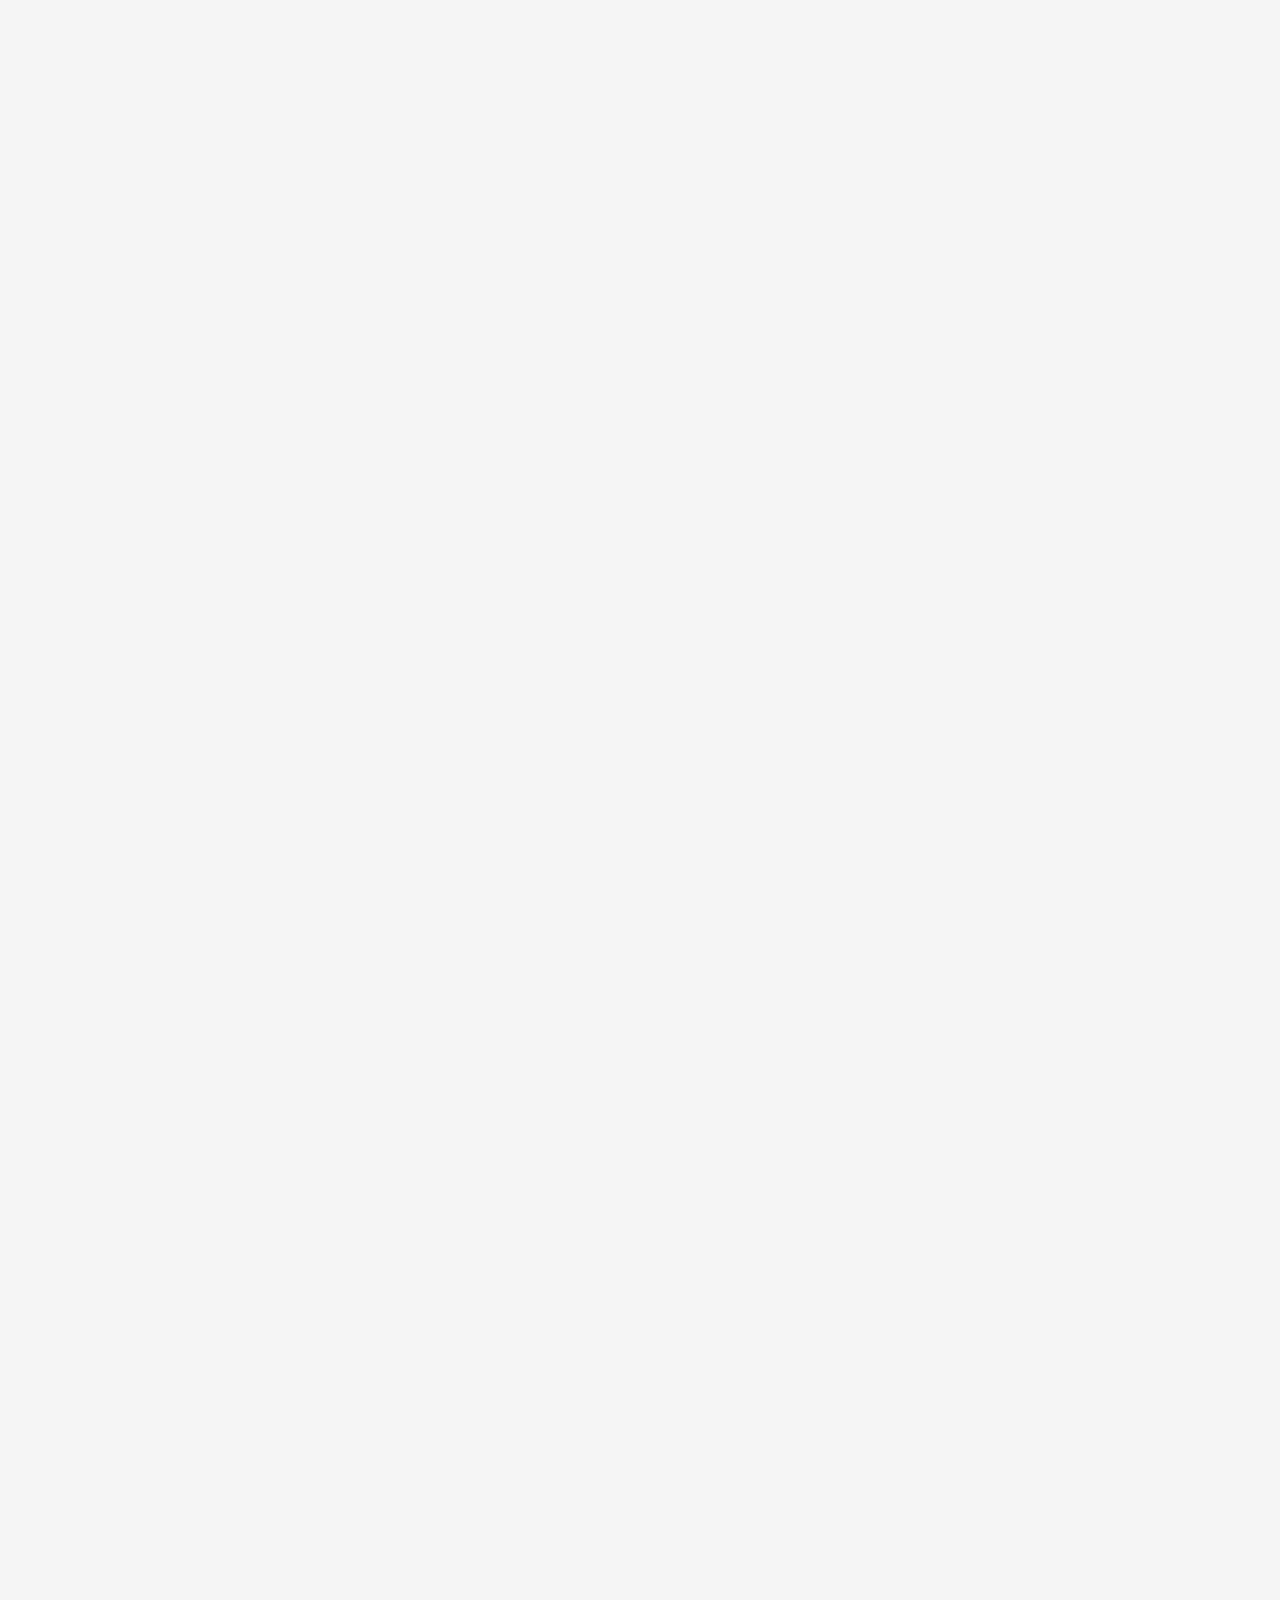
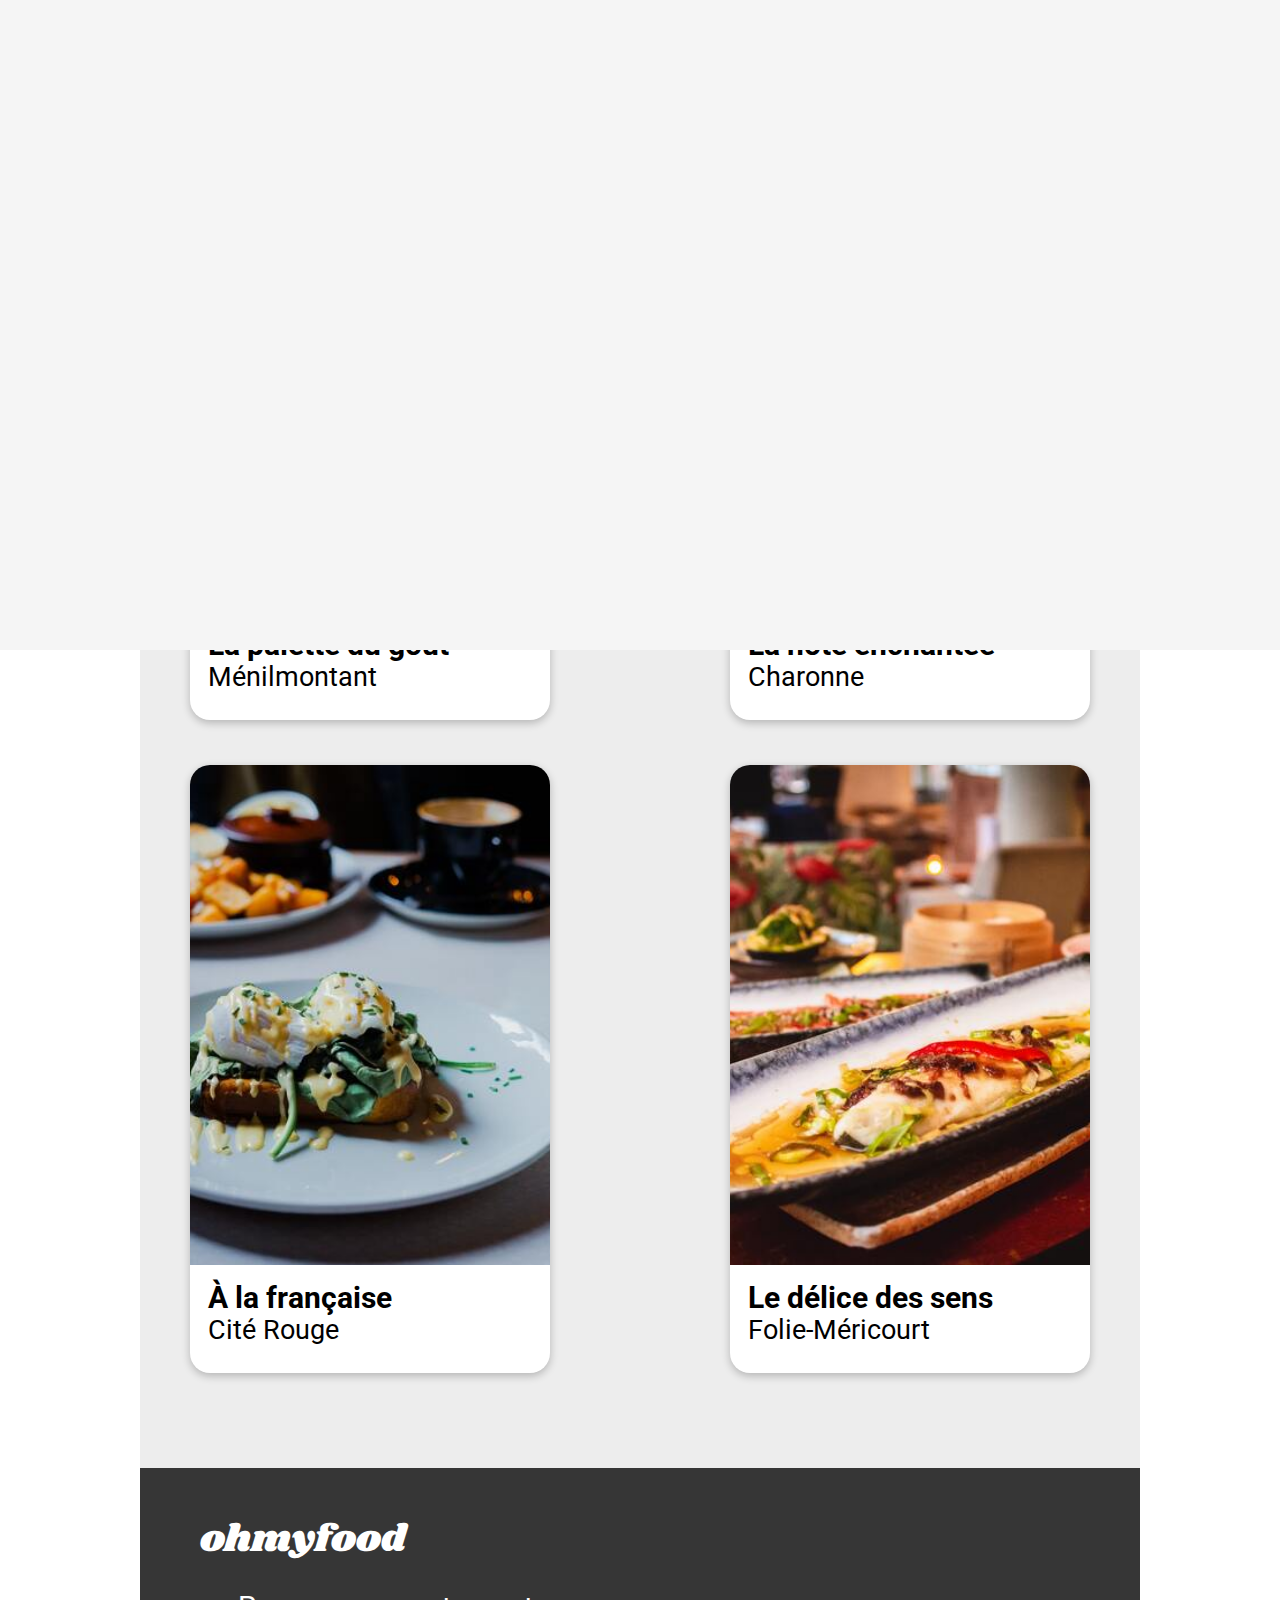
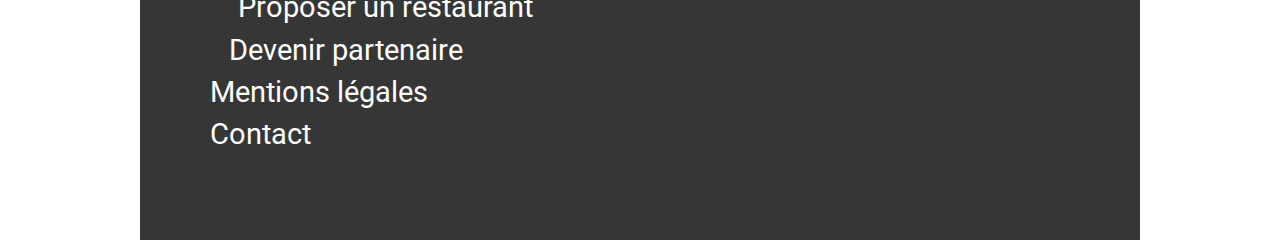
==== commit 9ab5be0c: "compression images + essai mailto" ====
--- a/index.html
+++ b/index.html
@@ -147,7 +147,7 @@
                 <a href="#" class="link linkOnly">Mentions légales</a>
             </li>
             <li>
-                <a href="mailto:ohmyfood@gmail.com" class="link linkOnly">Contact</a>
+                <a href="mailto:noeepisanokoffel@gmail.com" class="link linkOnly">Contact</a>
             </li>
         </ul>
     </footer>
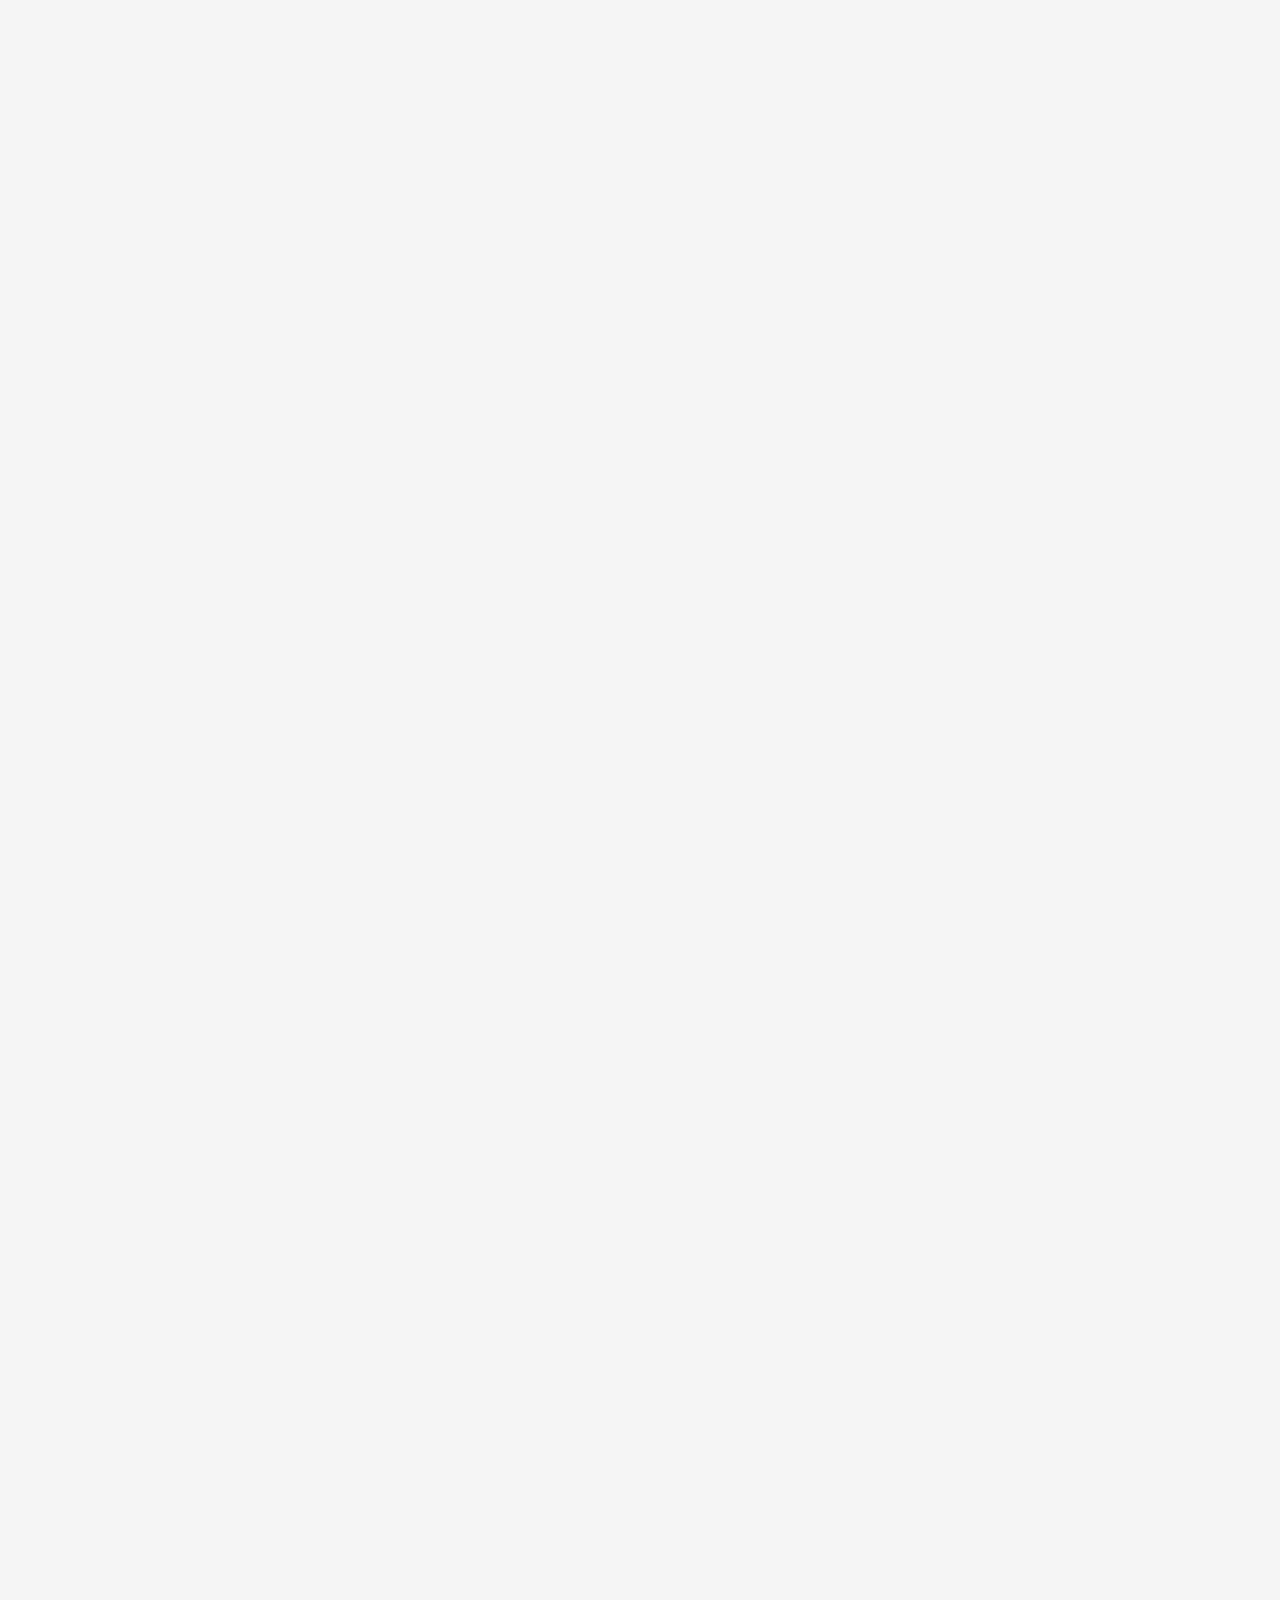
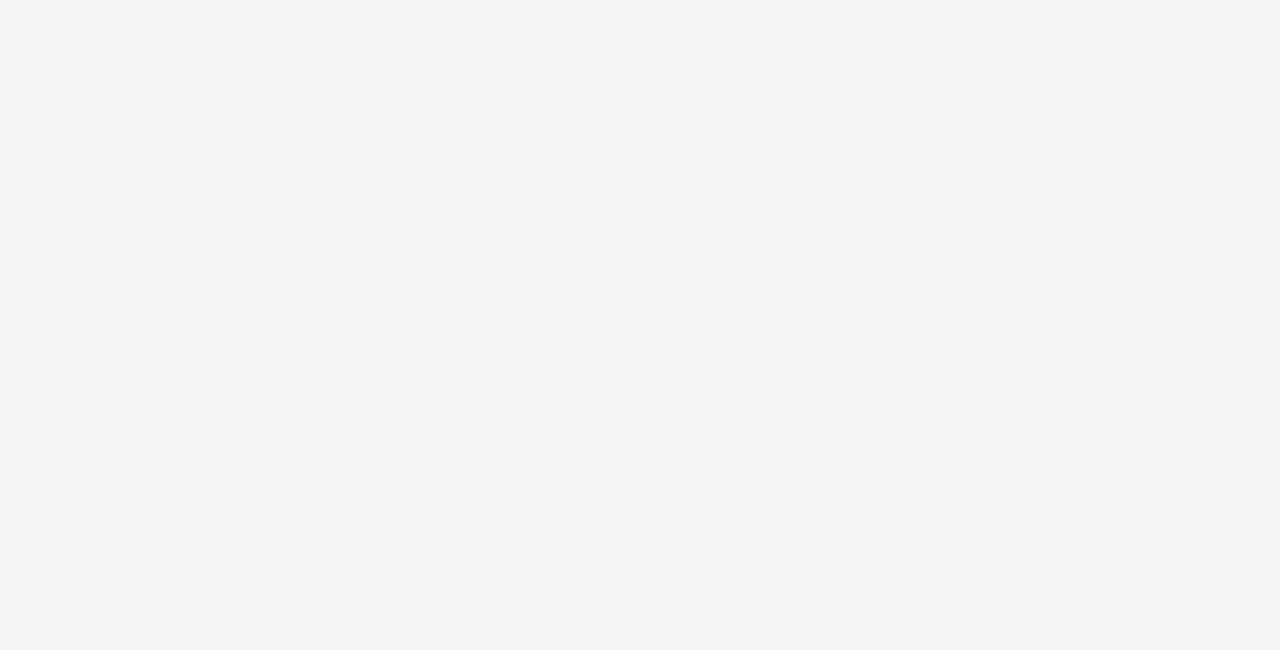
==== commit c87efe9e: "version tablette ajustements" ====
--- a/index.html
+++ b/index.html
@@ -71,7 +71,7 @@
             <h2>Restaurants</h2>
             <div class="card">
                 <a href="pages/1_la-palette-du-gout.html">
-                    <img src="images/restaurants/Palette_medium.jpg"
+                    <img src="images/restaurants/Palette-du-gout.jpg"
                         alt="Photo d'un plat servi chez La palette du goût">
                     <div class="newItem">Nouveau</div>
                     <div class="description">
@@ -86,7 +86,7 @@
             </div>
             <div class="card">
                 <a href="pages/2_la-note-enchantee.html">
-                    <img src="images/restaurants/Note_medium.jpg" alt="Photo d'un plat servi chez La note enchantée">
+                    <img src="images/restaurants/La-note-enchantee.jpg" alt="Photo d'un plat servi chez La note enchantée">
                     <div class="newItem">Nouveau</div>
                     <div class="description">
                         <div>
@@ -100,7 +100,7 @@
             </div>
             <div class="card">
                 <a href="pages/3_a-la-francaise.html">
-                    <img src="images/restaurants/France_medium.jpg" alt="Photo d'un plat servi chez à la française">
+                    <img src="images/restaurants/A-la-francaise.jpg" alt="Photo d'un plat servi chez à la française">
                     <div class="description">
                         <div>
                             <h3>À la française</h3>
@@ -113,7 +113,7 @@
             </div>
             <div class="card">
                 <a href="pages/4_le-délice-des-sens.html">
-                    <img src="images/restaurants/Delice_medium.jpg" alt="Photo d'un plat servi chez Le délice des sens">
+                    <img src="images/restaurants/Delice-des-sens.jpg" alt="Photo d'un plat servi chez Le délice des sens">
                     <div class="description">
                         <div>
                             <h3>Le délice des sens</h3>
@@ -125,7 +125,6 @@
                 </a>
             </div>
         </section>
-
     </main>
 
     <footer>
--- a/compiled/index.css
+++ b/compiled/index.css
@@ -1 +1 @@
-.loader{background-color:#f5f5f5;position:absolute;z-index:10;top:0;left:0;right:0;bottom:0;width:100%;height:250%;overflow:hidden;-webkit-animation:loader 3s linear;animation:loader 3s linear;-webkit-animation-delay:.5s;animation-delay:.5s;-webkit-animation-fill-mode:forwards;animation-fill-mode:forwards}@-webkit-keyframes loader{0%{opacity:1}99%{width:100%;opacity:.8}100%{opacity:0;width:0;z-index:-10;display:none}}@keyframes loader{0%{opacity:1}99%{width:100%;opacity:.8}100%{opacity:0;width:0;z-index:-10;display:none}}.heart{position:fixed;width:120px;height:120px;font-size:25px;display:flex;flex-direction:column;justify-content:center;align-items:center;margin:50% 30%;-webkit-animation:loader--heart 500ms alternate infinite;animation:loader--heart 500ms alternate infinite;-webkit-animation-iteration-count:3;animation-iteration-count:3;-webkit-animation-delay:.5s;animation-delay:.5s;-webkit-animation-fill-mode:forwards;animation-fill-mode:forwards}.heart .heart-full{opacity:1}@-webkit-keyframes loader--heart{0%{transform:scale(2)}50%{transform:scale(4)}75%{transform:scale(2)}100%{transform:scale(0)}}@keyframes loader--heart{0%{transform:scale(2)}50%{transform:scale(4)}75%{transform:scale(2)}100%{transform:scale(0)}}@-webkit-keyframes menuBoxes{0%{transform:scale(0)}100%{transform:scale(1)}}@keyframes menuBoxes{0%{transform:scale(0)}100%{transform:scale(1)}}.menuBox{transform:scale(0);-webkit-animation:menuBoxes 900ms both;animation:menuBoxes 900ms both}.delay1{-webkit-animation-delay:100ms;animation-delay:100ms}.delay2{-webkit-animation-delay:200ms;animation-delay:200ms}.delay3{-webkit-animation-delay:300ms;animation-delay:300ms}.delay4{-webkit-animation-delay:350ms;animation-delay:350ms}.delay5{-webkit-animation-delay:370ms;animation-delay:370ms}@font-face{font-family:"Roboto";font-family:"Shrikhand";src:url("https://fonts.googleapis.com/css2?family=Roboto:ital,wght@0,400;0,700;1,400;1,700&family=Shrikhand&display=swap")}body{font-family:"Roboto",sans-serif}h2{font-size:1.8em}h3{font-size:1.1em;padding:0;margin:0}#titleRestaurant{font-family:"Shrikhand",cursive;font-size:2em;font-weight:normal}article h2{text-transform:uppercase;font-weight:normal;font-size:1.2em}article h2 .greenLine{border-bottom:3px solid #99e2d0;padding-bottom:6px}.menuBox h3{font-size:20px}h4{font-family:"Shrikhand",cursive;color:#fff;font-weight:normal;padding:5% 0 1% 6%;font-size:25px;margin:0%}*{box-sizing:border-box;scroll-behavior:smooth}body{background-color:#f5f5f5;margin:0%}#notice{background-color:#fff;padding-bottom:15%}#notice h2{padding-left:1%;margin-bottom:1%}section{padding:5%;display:flex;flex-direction:column;justify-content:space-between}.box{border:none;box-shadow:rgba(0,0,0,.24) 0px 3px 8px;padding:3%;margin:6% 3% 1% 3%;font-weight:bold;cursor:pointer}.noticeBox{display:flex;flex-direction:row;justify-content:flex-start;align-items:center;background-color:#f5f5f5;border-radius:25px;transition:all 200ms ease-in-out;position:relative;font-size:1.3em}.noticeBox i{margin:0 7%;color:gray;font-size:1.3em}.noticeBox:hover{background-color:#f5edff}.noticeBox:hover i{color:#9356dc}.noticeNumber{background-color:#9356dc;color:#fff;font-weight:normal;border-radius:50%;padding:4px 10px;position:absolute;left:-15px}#restaurants{background-color:#f5f5f5;display:flex;flex-direction:column}.card{width:445px;background-color:#fff;border-radius:20px;margin-bottom:5%;position:relative;box-shadow:rgba(0,0,0,.24) 0px 3px 8px}.card>a{text-decoration:none;color:#000}.card>a>img{width:100%;height:220px;-o-object-fit:cover;object-fit:cover;border-radius:20px 20px 0 0}.description{display:flex;flex-direction:row;align-items:flex-start;padding:3% 0 0 5%;font-size:1.4em}.description p{margin-top:0;font-size:1em}#Palette,#Note,#France,#Delice{background-size:cover;background-repeat:no-repeat;height:320px;max-width:600px;flex-basis:100%;margin-bottom:-50px}#Palette{background-image:url(/images/restaurants/Palette_medium.jpg)}#Note{background-image:url(/images/restaurants/Note_recadre.jpg)}#France{background-image:url(/images/restaurants/France_medium.jpg)}#Delice{background-image:url(/images/restaurants/Delice_medium.jpg)}.menuSection{background-color:#f5f5f5;border-radius:35px 35px 0 0;margin-top:-40px;padding-top:8px;position:relative}.menuSection article{margin-bottom:5%}.menuBox{background-color:#fff;display:flex;flex-direction:column;justify-content:space-between;border-radius:15px;margin-left:0%;padding:3% 4% 3% 3%;height:80px;position:relative;transition:all 400ms ease-in-out}.flex-row{display:flex;flex-direction:row;font-size:18px}.flex-row p{margin-top:1%}.flex-row p:first-child{font-weight:normal;text-overflow:ellipsis;white-space:nowrap;overflow:hidden}.price{align-items:flex-end;text-align:right;margin-left:auto;font-weight:bold;transition:all 400ms ease-in-out}header{text-align:center;background-color:#fff;padding-top:5%;padding-bottom:3%}.withBtn{display:flex;flex-direction:row;justify-content:space-evenly}footer{background-color:#363636;margin-bottom:0;padding-bottom:6%}footer ul{list-style-type:none;padding-left:7%}.link{text-decoration:none;color:#fff;font-size:20px;display:flex;flex-direction:row;align-items:center;padding-bottom:1%}.link p{margin:0;padding-left:2%}.link:hover p{-webkit-text-decoration:underline #99e2d0;text-decoration:underline #99e2d0}.link:hover i{color:#99e2d0}.linkOnly:hover{-webkit-text-decoration:underline #99e2d0;text-decoration:underline #99e2d0}.fa-utensils{margin-right:1%}nav{background-color:#f5f5f5;text-align:center}.localisation{background-color:#e5e5e5;border-top:3px solid #d4d4d4;flex-basis:100%;font-weight:bold;font-size:1.2em;display:flex;flex-direction:row;align-items:center;justify-content:center}.localisation i{padding-right:4%}.explore{padding:4% 4% 14% 4%}.explore h1{font-size:31px;padding:0 9%;margin-bottom:0%}.explore p{font-size:1.5em}button{background:linear-gradient(to bottom right, rgb(255, 121, 218), rgb(147, 86, 220));padding:18px;border:none;border-radius:40px;box-shadow:3px 6px 8px 1px #d3d3d3;cursor:pointer;margin-top:4%;transition:all 350ms ease-in-out;color:#fff;font-size:1.3em}button:hover{background:linear-gradient(to bottom right, rgba(255, 121, 217, 0.8470588235), rgba(146, 86, 220, 0.8470588235));box-shadow:8px 18px 10px 1px #bdbdbd}#orderBtn{color:#fff;font-size:19px;width:200px;margin:10% auto 5% auto;height:60px;padding:0}.newItem{color:#278870;background-color:#99e2d0;text-align:center;font-weight:bold;font-size:17px;padding:2% 4%;width:100px;border-radius:3px;position:absolute;top:20px;right:15px}.heart-empty,.heart-full{font-size:1.6em;right:30px;bottom:35px;cursor:pointer;transition:all 650ms ease-in-out}.heart-empty{color:gray;z-index:1;position:absolute}.heart-empty:hover{opacity:0;z-index:2}.heart-full{position:absolute;z-index:2;opacity:0;background:-webkit-linear-gradient(rgb(147, 86, 220), rgb(255, 121, 218));background-clip:text;-webkit-background-clip:text;-webkit-text-fill-color:rgba(0,0,0,0)}.heart-full:hover{opacity:1;z-index:1}#MenuLikeBtn{position:absolute;right:40px;top:105px;font-size:20px}#goBack{background:none;border:none;color:#000;font-size:25px;margin-left:-50px;position:absolute;left:80px;top:18px;cursor:pointer;transition:all 200ms ease-in-out}#goBack:hover{color:#9356dc}#goBack:hover:active{color:#ff79da}.checkAnimation{width:0px;background-color:#99e2d0;color:#fff;font-size:25px;border-radius:0 15px 15px 0;transition:all 350ms ease-in-out;-webkit-animation-fill-mode:both;animation-fill-mode:both;overflow:hidden;display:flex;flex-direction:row;justify-content:center;align-items:center;text-align:center;height:100%;position:absolute;right:0px;bottom:0px}.checkAnimation i{transform:rotate(0);transition:all 450ms ease-in-out}.menuBox:hover .checkAnimation{width:68px;margin-left:auto;transition:all 400ms ease-in-out}.menuBox:hover .checkAnimation i{transform:rotate(360deg)}.menuBox:hover .price{margin-right:70px;padding-left:10px}.menuBox:hover p:first-child{text-overflow:ellipsis;white-space:nowrap;overflow:hidden}/*# sourceMappingURL=index.css.map */+.loader{background-color:#f5f5f5;position:absolute;z-index:10;top:0;left:0;right:0;bottom:0;width:100%;height:250%;overflow:hidden;-webkit-animation:loader 3s linear;animation:loader 3s linear;-webkit-animation-delay:.5s;animation-delay:.5s;-webkit-animation-fill-mode:forwards;animation-fill-mode:forwards}@-webkit-keyframes loader{0%{opacity:1}99%{width:100%;opacity:.8}100%{opacity:0;width:0;z-index:-10;display:none}}@keyframes loader{0%{opacity:1}99%{width:100%;opacity:.8}100%{opacity:0;width:0;z-index:-10;display:none}}.heart{position:fixed;top:25%;left:45%;width:120px;height:120px;font-size:60px;margin:auto;-webkit-animation:loader--heart 2700ms alternate infinite;animation:loader--heart 2700ms alternate infinite}.heart .heart-full{opacity:1}@-webkit-keyframes loader--heart{0%{transform:scale(0.7)}30%{transform:scale(2)}50%{transform:scale(0.8)}70%{transform:scale(2)}90%{transform:scale(0.6)}100%{transform:scale(0)}}@keyframes loader--heart{0%{transform:scale(0.7)}30%{transform:scale(2)}50%{transform:scale(0.8)}70%{transform:scale(2)}90%{transform:scale(0.6)}100%{transform:scale(0)}}@-webkit-keyframes menuBoxes{0%{transform:scale(0)}100%{transform:scale(1)}}@keyframes menuBoxes{0%{transform:scale(0)}100%{transform:scale(1)}}.menuBox{transform:scale(0);-webkit-animation:menuBoxes 900ms both;animation:menuBoxes 900ms both}.delay1{-webkit-animation-delay:100ms;animation-delay:100ms}.delay2{-webkit-animation-delay:200ms;animation-delay:200ms}.delay3{-webkit-animation-delay:300ms;animation-delay:300ms}.delay4{-webkit-animation-delay:350ms;animation-delay:350ms}.delay5{-webkit-animation-delay:370ms;animation-delay:370ms}@font-face{font-family:"Roboto";font-family:"Shrikhand";src:url("https://fonts.googleapis.com/css2?family=Roboto:ital,wght@0,400;0,700;1,400;1,700&family=Shrikhand&display=swap")}body{font-family:"Roboto",sans-serif}h2{font-size:1.8em}h3{font-size:1.1em;padding:0;margin:0}#titleRestaurant{font-family:"Shrikhand",cursive;font-size:2em;font-weight:normal}article h2{text-transform:uppercase;font-weight:normal;font-size:1.2em}article h2 .greenLine{border-bottom:3px solid #99e2d0;padding-bottom:6px}.menuBox h3{font-size:20px}h4{font-family:"Shrikhand",cursive;color:#fff;font-weight:normal;padding:5% 0 1% 6%;font-size:25px;margin:0%}*{box-sizing:border-box;scroll-behavior:smooth}body{background-color:#f5f5f5;margin:0%}#notice{background-color:#fff;padding-bottom:15%}#notice h2{padding-left:1%;margin-bottom:1%}section{padding:5%;display:flex;flex-direction:column;justify-content:space-between}.box{border:none;box-shadow:rgba(0,0,0,.24) 0px 3px 12px;padding:3%;margin:6% 3% 1% 3%;font-weight:bold;cursor:pointer}.noticeBox{display:flex;flex-direction:row;justify-content:flex-start;align-items:center;background-color:#f5f5f5;border-radius:25px;transition:all 200ms ease-in-out;position:relative;font-size:1.3em}.noticeBox i{margin:0 7%;color:gray;font-size:1.3em}.noticeBox:hover{background-color:#f5edff}.noticeBox:hover i{color:#9356dc}.noticeNumber{background-color:#9356dc;color:#fff;font-weight:normal;border-radius:50%;padding:4px 10px;position:absolute;left:-15px}#restaurants{background-color:#f5f5f5;display:flex;flex-direction:column;padding-bottom:10%}.card{width:445px;background-color:#fff;border-radius:20px;margin-bottom:5%;position:relative;box-shadow:rgba(0,0,0,.24) 0px 3px 12px}.card>a{text-decoration:none;color:#000}.card>a>img{width:100%;height:220px;-o-object-fit:cover;object-fit:cover;border-radius:20px 20px 0 0}.description{display:flex;flex-direction:row;align-items:flex-start;padding:3% 0 0 5%;font-size:1.4em}.description p{margin-top:0;font-size:1em}.menuSection{background-color:#f5f5f5;border-radius:35px 35px 0 0;margin-top:-40px;padding-top:8px;position:relative}.menuSection article{margin-bottom:5%}.menuBox{background-color:#fff;display:flex;flex-direction:column;justify-content:space-between;border-radius:15px;margin-left:0%;padding:3% 4% 3% 3%;height:80px;position:relative;transition:all 400ms ease-in-out}.flex-row{display:flex;flex-direction:row;font-size:18px}.flex-row p{margin-top:1%}.flex-row p:first-child{font-weight:normal;text-overflow:ellipsis;white-space:nowrap;overflow:hidden}.price{align-items:flex-end;text-align:right;margin-left:auto;font-weight:bold;transition:all 400ms ease-in-out}header{text-align:center;background-color:#fff;padding-top:5%;padding-bottom:3%}.withBtn{display:flex;flex-direction:row;justify-content:space-evenly}footer{background-color:#363636;margin-bottom:0;padding-bottom:6%}footer ul{list-style-type:none;padding-left:7%}.link{text-decoration:none;color:#fff;font-size:20px;display:flex;flex-direction:row;align-items:center;padding-bottom:1%}.link p{margin:0;padding-left:2%}.link:hover p{-webkit-text-decoration:underline #99e2d0;text-decoration:underline #99e2d0}.link:hover i{color:#99e2d0}.linkOnly:hover{-webkit-text-decoration:underline #99e2d0;text-decoration:underline #99e2d0}.fa-utensils{margin-right:1%}nav{background-color:#f5f5f5;text-align:center}.localisation{background-color:#e5e5e5;border-top:3px solid #d4d4d4;flex-basis:100%;font-weight:bold;font-size:1.2em;display:flex;flex-direction:row;align-items:center;justify-content:center}.localisation i{padding-right:4%}.explore{padding:4% 4% 14% 4%}.explore h1{font-size:31px;padding:0 9%;margin-bottom:0%}.explore p{font-size:1.5em}button{background:linear-gradient(to bottom right, #ff79da, #9356dc);padding:18px;border:none;border-radius:40px;box-shadow:3px 6px 8px 1px #d3d3d3;cursor:pointer;margin-top:4%;transition:all 350ms ease-in-out;color:#fff;font-size:1.3em}button:hover{background:linear-gradient(to bottom right, rgba(255, 121, 217, 0.8470588235), rgba(146, 86, 220, 0.8470588235));box-shadow:8px 18px 10px 1px #bdbdbd}#orderBtn{color:#fff;font-size:19px;width:200px;margin:10% auto 5% auto;height:60px;padding:0}.newItem{color:#278870;background-color:#99e2d0;text-align:center;font-weight:bold;font-size:17px;padding:2% 4%;width:-webkit-fit-content;width:-moz-fit-content;width:fit-content;border-radius:3px;position:absolute;top:20px;right:15px}.heart-empty,.heart-full{font-size:1.6em;right:30px;bottom:35px;cursor:pointer;transition:all 650ms ease-in-out}.heart-empty{color:gray;z-index:1;position:absolute}.heart-empty:hover{opacity:0;z-index:2}.heart-full{position:absolute;z-index:2;opacity:0;background:-webkit-linear-gradient(#9356dc, #ff79da);background-clip:text;-webkit-background-clip:text;-webkit-text-fill-color:rgba(0,0,0,0)}.heart-full:hover{opacity:1;z-index:1}#MenuLikeBtn{position:absolute;right:40px;top:105px;font-size:20px}#goBack{background:none;border:none;color:#000;font-size:25px;margin-left:-50px;position:absolute;left:80px;top:18px;cursor:pointer;transition:all 200ms ease-in-out}#goBack:hover{color:#9356dc}#goBack:hover:active{color:#ff79da}.checkAnimation{width:0px;background-color:#99e2d0;color:#fff;font-size:25px;border-radius:0 15px 15px 0;transition:all 350ms ease-in-out;-webkit-animation-fill-mode:both;animation-fill-mode:both;overflow:hidden;display:flex;flex-direction:row;justify-content:center;align-items:center;text-align:center;height:100%;position:absolute;right:0px;bottom:0px;top:0px}.checkAnimation i{transform:rotate(0);transition:all 450ms ease-in-out}.menuBox:hover .checkAnimation{width:68px;margin-left:auto;transition:all 400ms ease-in-out}.menuBox:hover .checkAnimation i{transform:rotate(360deg)}.menuBox:hover .price{margin-right:70px;padding-left:10px}.menuBox:hover p:first-child{text-overflow:ellipsis;white-space:nowrap;overflow:hidden}#Palette,#Note,#France,#Delice{background-size:cover;background-repeat:no-repeat;min-height:320px;flex-basis:100%;margin-bottom:-50px}#Palette{background-image:url(/images/restaurants/Palette_medium.jpg)}#Note{background-image:url(/images/restaurants/Note_recadre.jpg)}#France{background-image:url(/images/restaurants/France_medium.jpg)}#Delice{background-image:url(/images/restaurants/Delice_medium.jpg)}/*# sourceMappingURL=index.css.map */--- a/compiled/tablet.css
+++ b/compiled/tablet.css
@@ -2,25 +2,25 @@
 
     /*Accueil*/
 
+    /* Header */
     header img {
         width: 250px;
     }
 
+    /* Nav */
     button {
         padding: 35px;
         font-size: 1.6em;
     }
 
+    /* Notice */
     .noticeBox {
         font-size: 1.6em;
     }
 
+    /* Cartes */
     #restaurants {
-        display: flex;
-        flex-direction: row;
-        flex-wrap: wrap;
-        max-width: 800px;
-        padding-left: 5%;
+        padding-left: 7%;
     }
 
     #restaurants h2 {
@@ -28,19 +28,13 @@
     }
 
     .card {
-        flex-basis: 40%;
-        width: 400px;
-        height: 280px;
-        transform: scale(1);
-        transition: all 350ms ease-in-out;
+        flex-basis: 100%;
+        width: 100%;
+        max-width: 800px;
     }
 
     .card img {
-        width: 400px;
-    }
-
-    .card:hover {
-        transform: scale(1.2);
+        height: 300px;
     }
 
     .description {
@@ -48,6 +42,7 @@
         padding-top: 3%;
     }
 
+    /* Footer */
     footer h4 {
         font-size: 2em;
     }
@@ -56,45 +51,55 @@
         font-size: 1.5em;
     }
 
-/*Pages menu*/
+    /*Pages menu*/
 
-body {
-    font-size:larger
-}
+    body {
+        background-color: white ;
+    }
 
-header img {
-    width: 300px;
-}
+    header img {
+        width: 300px;
+    }
 
-#menuImg {
-    height: 500px;
-}
+    #goBack {
+        font-size: 35px;
+        top: 35px;
+    }
 
-#titleRestaurant {
-    font-size: 2.5em;
-}
+    /* Background image */
+    #Palette,
+    #Note,
+    #France,
+    #Delice {
+        min-height: 500px;
+        background-size: cover;
+    }
 
-#MenuLikeBtn {
-    font-size: 1.6em;
-    top: 120px;
-}
+    /* Section menu */
+    .menuSection {
+        width: 80%;
+        margin: auto;
+    }
 
-.menuBox {
-    padding-bottom: 4%;
-    height: 100px;
-    
-}
+    #titleRestaurant {
+        font-size: 2.1em;
+    }
 
-.menuBox:hover .checkAnimation {
-    width: 90px;
-}
+    #MenuLikeBtn {
+        font-size: 1.6em;
+        top: 120px;
+    }
 
-.menuBox:hover .price {
-    margin-right: 95px;
-}
+    .menuBox {
+        padding-bottom: 4%;
+        height: 100px;
+    }
 
-}
+    .menuBox:hover .checkAnimation {
+        width: 90px;
+    }
 
-
-
+    .menuBox:hover .price {
+        margin-right: 95px;
+    }
 }--- a/compiled/desktop.css
+++ b/compiled/desktop.css
@@ -1,51 +1,98 @@
 @media screen and (min-width: 992px) {
 
-  /*Version accueil*/  
+  /*Accueil*/
 
-    body {
-        max-width: 1000px;
-        margin: 0 auto;
-        font-size: larger;
-    }
-
-    header img {
-    width: 400px;
+  body {
+    margin: 0 auto;
   }
 
+  header,
+  nav {
+    background: rgb(255, 121, 218);
+    background: radial-gradient(circle, rgba(255, 121, 218, 0.4822303921568627) 48%, rgba(147, 86, 220, 0.7847514005602241) 100%);
+  }
+
+
+  /* Nav */
   nav {
     display: flex;
     flex-direction: column-reverse;
   }
 
-  
+  .explore {
+    background-color: transparent;
+    background-image: url(/images/restaurants/banner-desktop.png);
+    background-position: center;
+    background-size: cover;
+    background-repeat: no-repeat;
+    height: fit-content;
+    width: 100%;
+    margin: 0 auto;
+  }
+
+  .explore p,
+  .explore h1 {
+    background-color: #EDEDED;
+    padding: 1%;
+    border-radius: 20px;
+    box-shadow: 8px 5px 5px 1px rgb(189, 189, 189);
+  }
+
+  .localisation:hover {
+    cursor: text;
+    color: rgb(147, 86, 220);
+  }
+
+  button {
+    margin-top: 1%;
+  }
+
+  /* Notice */
 
   #notice {
     background-color: #f5f5f5fa;
   }
-
+  
   .noticeBox {
     background-color: white;
+    margin: 2% 0 2% 1%;
+    padding: 1%;
+    width: 400px;
+  }
+
+  .noticeBox i {
+    margin: 0 5%;
   }
 
   .noticeNumber {
-    padding: 0 9px;
+    padding: 0 7px;
   }
+
+  /* Commun aux deux sections */
+
+  #notice, #restaurants {
+    display: flex;
+    flex-direction: row;
+    align-items: baseline;
+    justify-content: space-between;
+    flex-wrap: wrap;
+    padding-top: 2%;
+    padding-bottom: 2%;
+  }
+
+  #notice h2, #restaurants h2 {
+    width: 100%;
+  }
+
+  /* Cartes accueil */
 
   #restaurants {
     background-color: #EDEDED;
-    max-width: 1000px;
-    width: 100%;
   }
 
   .card {
-    width: 95%;
+    flex-basis: 49%;
     height: fit-content;
-    
-  }
-
-  .card>a>img {
-    max-width: 800px;
-    height: 500px;
   }
 
   .card:hover {
@@ -57,31 +104,34 @@
     padding-right: 3%;
   }
 
-/*Version pages menu*/
+  /*Pages menu*/
 
-body {
-  background-color: white;
-}
+  body {
+    background-color: white;
+  }
 
-#titleRestaurant {
-  font-size: 2em;
-}
+  #titleRestaurant {
+    font-size: 2em;
+  }
 
-#Palette, #Note, #France, #Delice {
-  background-size: contain;
-  background-position: 50%;
-  margin: auto;
-}
+  #Palette,
+  #Note,
+  #France,
+  #Delice {
+    background-size: contain;
+    background-position: 50%;
+    margin: auto;
+  }
 
-.menuSection {
-  width: 90%;
-  margin: auto;
-}
+  .menuSection {
+    width: 90%;
+    margin: auto;
+  }
 
-.menuBox {
-  height: 120px;
-  width: 80%;
-}
+  .menuBox {
+    height: 120px;
+    width: 80%;
+  }
 
 
 }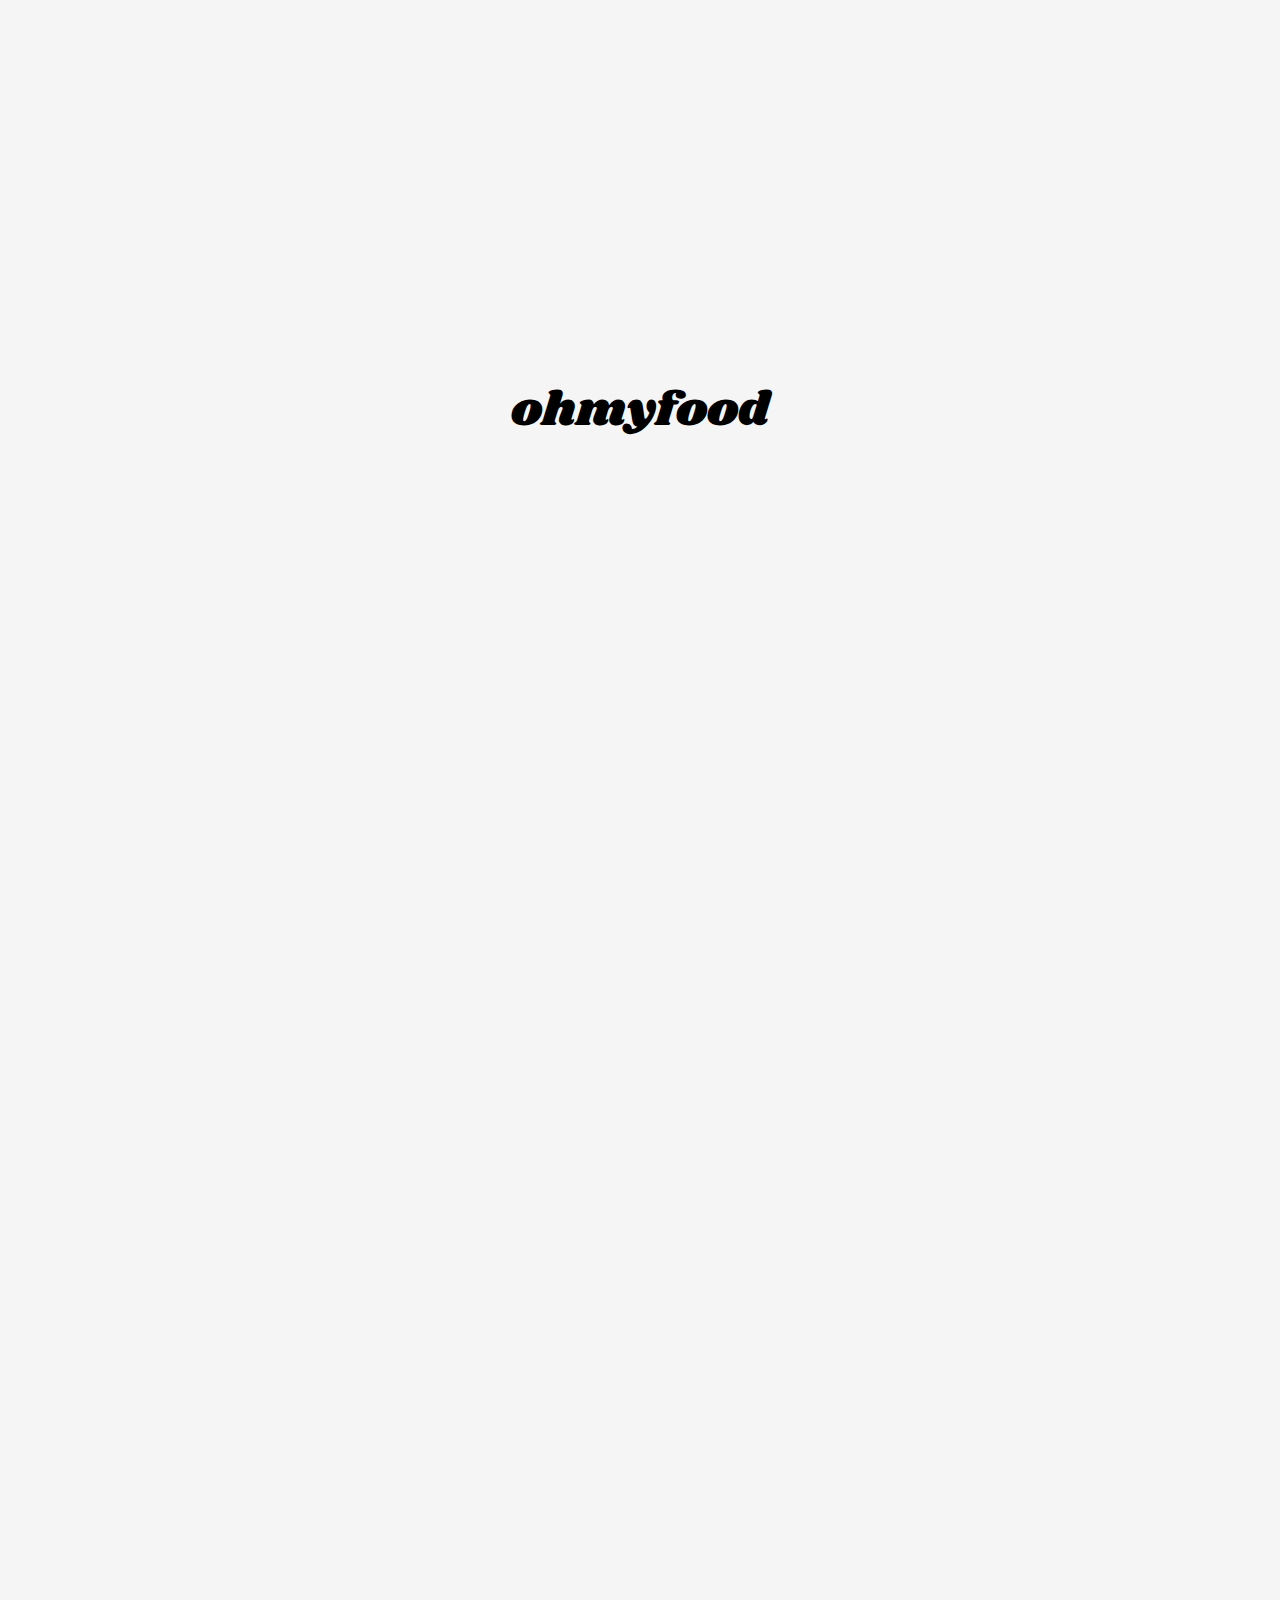
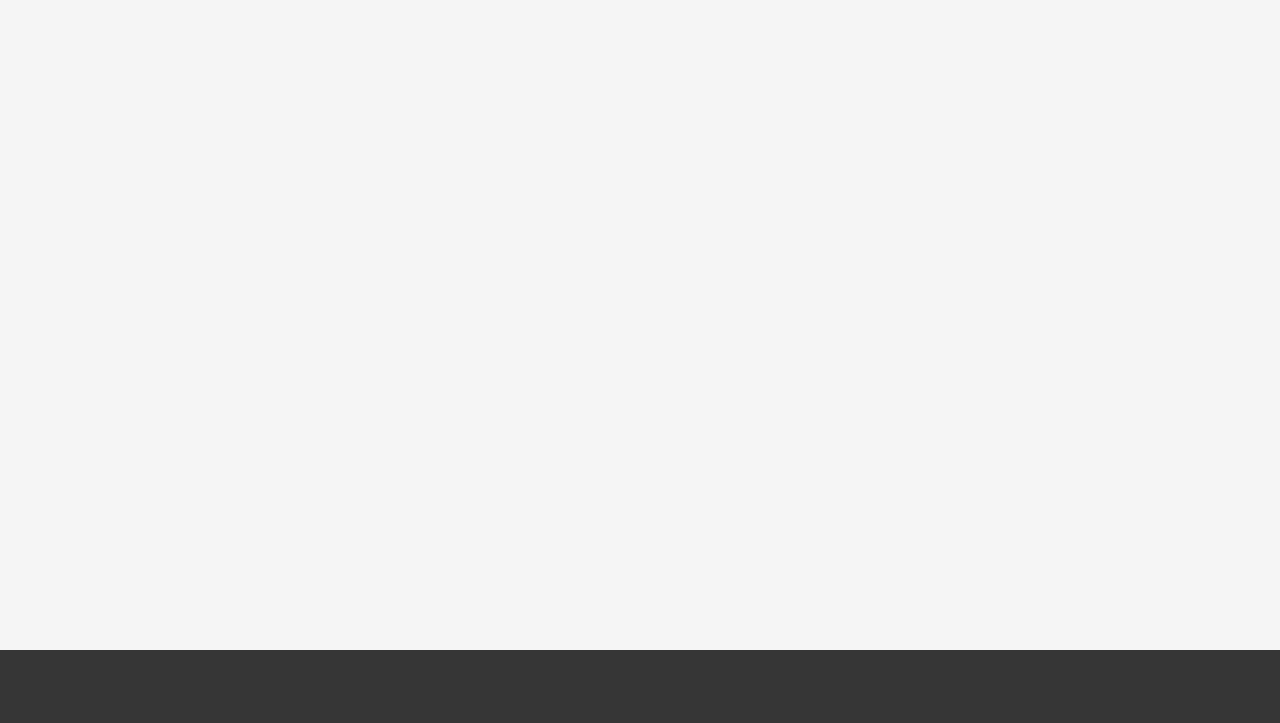
==== commit 9e9e3f6c: "nouveau loader" ====
--- a/index.html
+++ b/index.html
@@ -5,7 +5,7 @@
     <meta charset="UTF-8">
     <meta http-equiv="X-UA-Compatible" content="IE=edge">
     <meta name="viewport" content="width=device-width, initial-scale=1.0">
-    <meta name="description" content="Réserver des menus en ligne. Paris.">
+    <meta name="description" content="Réserver des menus en ligne. Paris. Gastronomie française">
 
     <link rel="preconnect" href="https://fonts.googleapis.com">
     <link rel="preconnect" href="https://fonts.gstatic.com" crossorigin>
@@ -25,10 +25,23 @@
 </head>
 
 <body>
-    <div class="loader">
+    <!-- <div class="loader">
         <div class="heart">
             <i class="fa-solid fa-heart heart-full"></i>
         </div>
+    </div> -->
+
+    <div class="loader">
+            <p class="welcomeMssg">
+                <span class="letter letter1">o</span>
+                <span class="letter letter2">h</span>
+                <span class="letter letter3">m</span>
+                <span class="letter letter4">y</span>
+                <span class="letter letter5">f</span>
+                <span class="letter letter6">o</span>
+                <span class="letter letter7">o</span>
+                <span class="letter letter8">d</span>
+            </p>
     </div>
 
     <header>
@@ -43,7 +56,7 @@
         <div class="explore">
             <h1>Réservez le menu qui vous convient</h1>
             <p>Découvrez des restaurants d'exception, sélectionnés par nos soins.</p>
-            <button>Explorer nos restaurants</button>
+            <button id="exploreBtn">Explorer nos restaurants</button>
         </div>
     </nav>
 
@@ -86,7 +99,8 @@
             </div>
             <div class="card">
                 <a href="pages/2_la-note-enchantee.html">
-                    <img src="images/restaurants/La-note-enchantee.jpg" alt="Photo d'un plat servi chez La note enchantée">
+                    <img src="images/restaurants/La-note-enchantee.jpg"
+                        alt="Photo d'un plat servi chez La note enchantée">
                     <div class="newItem">Nouveau</div>
                     <div class="description">
                         <div>
@@ -113,7 +127,8 @@
             </div>
             <div class="card">
                 <a href="pages/4_le-délice-des-sens.html">
-                    <img src="images/restaurants/Delice-des-sens.jpg" alt="Photo d'un plat servi chez Le délice des sens">
+                    <img src="images/restaurants/Delice-des-sens.jpg"
+                        alt="Photo d'un plat servi chez Le délice des sens">
                     <div class="description">
                         <div>
                             <h3>Le délice des sens</h3>
@@ -146,7 +161,7 @@
                 <a href="#" class="link linkOnly">Mentions légales</a>
             </li>
             <li>
-                <a href="mailto:noeepisanokoffel@gmail.com" class="link linkOnly">Contact</a>
+                <a href="mailto:ohmyfood@gmail.com" class="link linkOnly">Contact</a>
             </li>
         </ul>
     </footer>
--- a/compiled/index.css
+++ b/compiled/index.css
@@ -1 +1 @@
-.loader{background-color:#f5f5f5;position:absolute;z-index:10;top:0;left:0;right:0;bottom:0;width:100%;height:250%;overflow:hidden;-webkit-animation:loader 3s linear;animation:loader 3s linear;-webkit-animation-delay:.5s;animation-delay:.5s;-webkit-animation-fill-mode:forwards;animation-fill-mode:forwards}@-webkit-keyframes loader{0%{opacity:1}99%{width:100%;opacity:.8}100%{opacity:0;width:0;z-index:-10;display:none}}@keyframes loader{0%{opacity:1}99%{width:100%;opacity:.8}100%{opacity:0;width:0;z-index:-10;display:none}}.heart{position:fixed;top:25%;left:45%;width:120px;height:120px;font-size:60px;margin:auto;-webkit-animation:loader--heart 2700ms alternate infinite;animation:loader--heart 2700ms alternate infinite}.heart .heart-full{opacity:1}@-webkit-keyframes loader--heart{0%{transform:scale(0.7)}30%{transform:scale(2)}50%{transform:scale(0.8)}70%{transform:scale(2)}90%{transform:scale(0.6)}100%{transform:scale(0)}}@keyframes loader--heart{0%{transform:scale(0.7)}30%{transform:scale(2)}50%{transform:scale(0.8)}70%{transform:scale(2)}90%{transform:scale(0.6)}100%{transform:scale(0)}}@-webkit-keyframes menuBoxes{0%{transform:scale(0)}100%{transform:scale(1)}}@keyframes menuBoxes{0%{transform:scale(0)}100%{transform:scale(1)}}.menuBox{transform:scale(0);-webkit-animation:menuBoxes 900ms both;animation:menuBoxes 900ms both}.delay1{-webkit-animation-delay:100ms;animation-delay:100ms}.delay2{-webkit-animation-delay:200ms;animation-delay:200ms}.delay3{-webkit-animation-delay:300ms;animation-delay:300ms}.delay4{-webkit-animation-delay:350ms;animation-delay:350ms}.delay5{-webkit-animation-delay:370ms;animation-delay:370ms}@font-face{font-family:"Roboto";font-family:"Shrikhand";src:url("https://fonts.googleapis.com/css2?family=Roboto:ital,wght@0,400;0,700;1,400;1,700&family=Shrikhand&display=swap")}body{font-family:"Roboto",sans-serif}h2{font-size:1.8em}h3{font-size:1.1em;padding:0;margin:0}#titleRestaurant{font-family:"Shrikhand",cursive;font-size:2em;font-weight:normal}article h2{text-transform:uppercase;font-weight:normal;font-size:1.2em}article h2 .greenLine{border-bottom:3px solid #99e2d0;padding-bottom:6px}.menuBox h3{font-size:20px}h4{font-family:"Shrikhand",cursive;color:#fff;font-weight:normal;padding:5% 0 1% 6%;font-size:25px;margin:0%}*{box-sizing:border-box;scroll-behavior:smooth}body{background-color:#f5f5f5;margin:0%}#notice{background-color:#fff;padding-bottom:15%}#notice h2{padding-left:1%;margin-bottom:1%}section{padding:5%;display:flex;flex-direction:column;justify-content:space-between}.box{border:none;box-shadow:rgba(0,0,0,.24) 0px 3px 12px;padding:3%;margin:6% 3% 1% 3%;font-weight:bold;cursor:pointer}.noticeBox{display:flex;flex-direction:row;justify-content:flex-start;align-items:center;background-color:#f5f5f5;border-radius:25px;transition:all 200ms ease-in-out;position:relative;font-size:1.3em}.noticeBox i{margin:0 7%;color:gray;font-size:1.3em}.noticeBox:hover{background-color:#f5edff}.noticeBox:hover i{color:#9356dc}.noticeNumber{background-color:#9356dc;color:#fff;font-weight:normal;border-radius:50%;padding:4px 10px;position:absolute;left:-15px}#restaurants{background-color:#f5f5f5;display:flex;flex-direction:column;padding-bottom:10%}.card{width:445px;background-color:#fff;border-radius:20px;margin-bottom:5%;position:relative;box-shadow:rgba(0,0,0,.24) 0px 3px 12px}.card>a{text-decoration:none;color:#000}.card>a>img{width:100%;height:220px;-o-object-fit:cover;object-fit:cover;border-radius:20px 20px 0 0}.description{display:flex;flex-direction:row;align-items:flex-start;padding:3% 0 0 5%;font-size:1.4em}.description p{margin-top:0;font-size:1em}.menuSection{background-color:#f5f5f5;border-radius:35px 35px 0 0;margin-top:-40px;padding-top:8px;position:relative}.menuSection article{margin-bottom:5%}.menuBox{background-color:#fff;display:flex;flex-direction:column;justify-content:space-between;border-radius:15px;margin-left:0%;padding:3% 4% 3% 3%;height:80px;position:relative;transition:all 400ms ease-in-out}.flex-row{display:flex;flex-direction:row;font-size:18px}.flex-row p{margin-top:1%}.flex-row p:first-child{font-weight:normal;text-overflow:ellipsis;white-space:nowrap;overflow:hidden}.price{align-items:flex-end;text-align:right;margin-left:auto;font-weight:bold;transition:all 400ms ease-in-out}header{text-align:center;background-color:#fff;padding-top:5%;padding-bottom:3%}.withBtn{display:flex;flex-direction:row;justify-content:space-evenly}footer{background-color:#363636;margin-bottom:0;padding-bottom:6%}footer ul{list-style-type:none;padding-left:7%}.link{text-decoration:none;color:#fff;font-size:20px;display:flex;flex-direction:row;align-items:center;padding-bottom:1%}.link p{margin:0;padding-left:2%}.link:hover p{-webkit-text-decoration:underline #99e2d0;text-decoration:underline #99e2d0}.link:hover i{color:#99e2d0}.linkOnly:hover{-webkit-text-decoration:underline #99e2d0;text-decoration:underline #99e2d0}.fa-utensils{margin-right:1%}nav{background-color:#f5f5f5;text-align:center}.localisation{background-color:#e5e5e5;border-top:3px solid #d4d4d4;flex-basis:100%;font-weight:bold;font-size:1.2em;display:flex;flex-direction:row;align-items:center;justify-content:center}.localisation i{padding-right:4%}.explore{padding:4% 4% 14% 4%}.explore h1{font-size:31px;padding:0 9%;margin-bottom:0%}.explore p{font-size:1.5em}button{background:linear-gradient(to bottom right, #ff79da, #9356dc);padding:18px;border:none;border-radius:40px;box-shadow:3px 6px 8px 1px #d3d3d3;cursor:pointer;margin-top:4%;transition:all 350ms ease-in-out;color:#fff;font-size:1.3em}button:hover{background:linear-gradient(to bottom right, rgba(255, 121, 217, 0.8470588235), rgba(146, 86, 220, 0.8470588235));box-shadow:8px 18px 10px 1px #bdbdbd}#orderBtn{color:#fff;font-size:19px;width:200px;margin:10% auto 5% auto;height:60px;padding:0}.newItem{color:#278870;background-color:#99e2d0;text-align:center;font-weight:bold;font-size:17px;padding:2% 4%;width:-webkit-fit-content;width:-moz-fit-content;width:fit-content;border-radius:3px;position:absolute;top:20px;right:15px}.heart-empty,.heart-full{font-size:1.6em;right:30px;bottom:35px;cursor:pointer;transition:all 650ms ease-in-out}.heart-empty{color:gray;z-index:1;position:absolute}.heart-empty:hover{opacity:0;z-index:2}.heart-full{position:absolute;z-index:2;opacity:0;background:-webkit-linear-gradient(#9356dc, #ff79da);background-clip:text;-webkit-background-clip:text;-webkit-text-fill-color:rgba(0,0,0,0)}.heart-full:hover{opacity:1;z-index:1}#MenuLikeBtn{position:absolute;right:40px;top:105px;font-size:20px}#goBack{background:none;border:none;color:#000;font-size:25px;margin-left:-50px;position:absolute;left:80px;top:18px;cursor:pointer;transition:all 200ms ease-in-out}#goBack:hover{color:#9356dc}#goBack:hover:active{color:#ff79da}.checkAnimation{width:0px;background-color:#99e2d0;color:#fff;font-size:25px;border-radius:0 15px 15px 0;transition:all 350ms ease-in-out;-webkit-animation-fill-mode:both;animation-fill-mode:both;overflow:hidden;display:flex;flex-direction:row;justify-content:center;align-items:center;text-align:center;height:100%;position:absolute;right:0px;bottom:0px;top:0px}.checkAnimation i{transform:rotate(0);transition:all 450ms ease-in-out}.menuBox:hover .checkAnimation{width:68px;margin-left:auto;transition:all 400ms ease-in-out}.menuBox:hover .checkAnimation i{transform:rotate(360deg)}.menuBox:hover .price{margin-right:70px;padding-left:10px}.menuBox:hover p:first-child{text-overflow:ellipsis;white-space:nowrap;overflow:hidden}#Palette,#Note,#France,#Delice{background-size:cover;background-repeat:no-repeat;min-height:320px;flex-basis:100%;margin-bottom:-50px}#Palette{background-image:url(/images/restaurants/Palette_medium.jpg)}#Note{background-image:url(/images/restaurants/Note_recadre.jpg)}#France{background-image:url(/images/restaurants/France_medium.jpg)}#Delice{background-image:url(/images/restaurants/Delice_medium.jpg)}/*# sourceMappingURL=index.css.map */+.loader{background-color:#f5f5f5;position:absolute;z-index:10;top:0;left:0;right:0;bottom:0;width:100%;height:250%;overflow:hidden;-webkit-animation:loader 3s linear;animation:loader 3s linear;-webkit-animation-delay:.5s;animation-delay:.5s;-webkit-animation-fill-mode:forwards;animation-fill-mode:forwards}@-webkit-keyframes loader{0%{opacity:1}99%{width:100%;opacity:.8}100%{opacity:0;width:0;z-index:-10;display:none}}@keyframes loader{0%{opacity:1}99%{width:100%;opacity:.8}100%{opacity:0;width:0;z-index:-10;display:none}}.welcomeMssg{display:flex;flex-direction:row;align-items:center;justify-content:center;margin-top:30%}.letter{-webkit-animation:letters 1s alternate infinite;animation:letters 1s alternate infinite;-webkit-animation-delay:.5s;animation-delay:.5s}@-webkit-keyframes letters{0%{transform:translateY(0);color:#ff79da}50%{transform:translateY(100px);color:#9356dc}100%{transform:translateY(0);color:#99e2d0}}@keyframes letters{0%{transform:translateY(0);color:#ff79da}50%{transform:translateY(100px);color:#9356dc}100%{transform:translateY(0);color:#99e2d0}}.letter1{-webkit-animation-delay:100ms;animation-delay:100ms}.letter2{-webkit-animation-delay:200ms;animation-delay:200ms}.letter3{-webkit-animation-delay:300ms;animation-delay:300ms}.letter4{-webkit-animation-delay:400ms;animation-delay:400ms}.letter5{-webkit-animation-delay:500ms;animation-delay:500ms}.letter6{-webkit-animation-delay:600ms;animation-delay:600ms}.letter7{-webkit-animation-delay:700ms;animation-delay:700ms}.letter8{-webkit-animation-delay:800ms;animation-delay:800ms}@-webkit-keyframes menuBoxes{0%{transform:scale(0)}100%{transform:scale(1)}}@keyframes menuBoxes{0%{transform:scale(0)}100%{transform:scale(1)}}.menuBox{transform:scale(0);-webkit-animation:menuBoxes 900ms both;animation:menuBoxes 900ms both}.delay1{-webkit-animation-delay:100ms;animation-delay:100ms}.delay2{-webkit-animation-delay:200ms;animation-delay:200ms}.delay3{-webkit-animation-delay:300ms;animation-delay:300ms}.delay4{-webkit-animation-delay:350ms;animation-delay:350ms}.delay5{-webkit-animation-delay:370ms;animation-delay:370ms}@font-face{font-family:"Roboto";font-family:"Shrikhand";src:url("https://fonts.googleapis.com/css2?family=Roboto:ital,wght@0,400;0,700;1,400;1,700&family=Shrikhand&display=swap")}body{font-family:"Roboto",sans-serif;font-size:20px}h2{font-size:2.3em}.description h3{font-size:1.1em;padding:0;margin:0}#titleRestaurant{font-family:"Shrikhand",cursive;font-size:220%;font-weight:normal;width:90%;padding-right:5%}article h2{text-transform:uppercase;font-weight:normal;font-size:1.3em}article h2 .greenLine{border-bottom:4px solid #99e2d0;padding-bottom:6px}h4{font-family:"Shrikhand",cursive;color:#fff;font-weight:normal;padding:5% 0 1% 6%;font-size:1.8em;margin:0%}.letter{font-family:"Shrikhand",cursive;font-size:240%;font-weight:normal}*{box-sizing:border-box;scroll-behavior:smooth}body{background-color:#f5f5f5;margin:0%}#notice{background-color:#fff;padding-bottom:14%}#notice h2{padding-left:1%;margin-bottom:1%}section{padding:5%;display:flex;flex-direction:column;justify-content:space-between}.box{border:none;box-shadow:0px 3px 18px rgba(0,0,0,.2);padding:3%;margin:6% 3% 1% 3%;font-weight:bold;cursor:pointer}.noticeBox{display:flex;flex-direction:row;justify-content:flex-start;align-items:center;background-color:#f5f5f5;border-radius:25px;transition:all 200ms ease-in-out;position:relative;font-size:1.4em}.noticeBox i{margin:0 7%;color:gray;font-size:1.3em}.noticeBox:hover{background-color:#f5edff}.noticeBox:hover i{color:#9356dc}.noticeNumber{background-color:#9356dc;color:#fff;font-weight:normal;font-size:.9em;border-radius:50%;padding:6px 12px;position:absolute;left:-15px}#restaurants{background-color:#f5f5f5;display:flex;flex-direction:column;padding-bottom:10%;padding-top:8%}.card{width:100%;height:10%;background-color:#fff;border-radius:20px;margin-bottom:5%;position:relative;box-shadow:0px 3px 18px rgba(0,0,0,.2)}.card>a{text-decoration:none;color:#000}.card>a>img{width:100%;height:60%;max-height:456px;-o-object-fit:cover;object-fit:cover;border-radius:20px 20px 0 0}.card:hover{box-shadow:0px 3px 18px #99e2d0}.description{display:flex;flex-direction:row;align-items:flex-start;padding:3% 0 0 5%;font-size:1.4em}.description p{margin-top:1%;font-size:1em}.menuSection{background-color:#f5f5f5;border-radius:70px 70px 0 0;margin-top:-30px;padding-top:8px;position:relative}.menuSection article{margin-bottom:5%}.menuBox{background-color:#fff;display:flex;flex-direction:column;justify-content:space-between;border-radius:20px;margin-left:0%;padding:3% 4% 3% 3%;height:30%;position:relative;transition:all 400ms ease-in-out}.menuBox h3{padding:0;margin:0;width:90%;text-overflow:ellipsis;white-space:nowrap;overflow-x:hidden}.flex-row{display:flex;flex-direction:row}.flex-row p{margin-top:.7%;margin-bottom:0}.flex-row p:first-child{font-weight:normal;text-overflow:ellipsis;white-space:nowrap;overflow-x:hidden}.price{align-items:flex-end;text-align:right;margin-left:auto;font-weight:bold;padding-left:10px;transition:all 400ms ease-in-out}header{text-align:center;background-color:#fff;padding-top:5%;padding-bottom:3%}header img{width:40%}.withBtn{position:relative}footer{background-color:#363636;margin-bottom:0;padding-bottom:6%}footer ul{list-style-type:none;padding-left:7%}.link{text-decoration:none;color:#fff;font-size:1.4em;display:flex;flex-direction:row;align-items:center;padding-bottom:1%}.link p{margin:0;padding-left:2%}.link:hover p{-webkit-text-decoration:underline #99e2d0;text-decoration:underline #99e2d0}.link:hover i{color:#99e2d0}.linkOnly:hover{-webkit-text-decoration:underline #99e2d0;text-decoration:underline #99e2d0}.fa-utensils{margin-right:1%}nav{background-color:#f5f5f5;text-align:center}.localisation{background-color:#e5e5e5;border-top:3px solid #d4d4d4;flex-basis:100%;font-weight:bold;font-size:1.5em;display:flex;flex-direction:row;align-items:center;justify-content:center}.localisation i{padding-right:4%}.explore{padding:4% 5% 14% 5%}.explore h1{padding:0 9%;margin-bottom:0%;font-size:2.4em}.explore p{font-size:1.5em}button{background:linear-gradient(to bottom right, #ff79da, #9356dc);padding:4%;border:none;border-radius:40px;box-shadow:3px 6px 8px 1px #d3d3d3;cursor:pointer;margin-top:4%;transition:all 350ms ease-in-out;color:#fff;font-size:1.3em;font-weight:700}button:hover{background:linear-gradient(to bottom right, rgba(255, 121, 217, 0.8470588235), rgba(146, 86, 220, 0.8470588235));box-shadow:8px 18px 10px 1px #bdbdbd}#orderBtn{color:#fff;padding:4% 12%;margin:10% auto 5% auto}.newItem{color:#278870;background-color:#99e2d0;text-align:center;font-weight:bold;font-size:17px;padding:2% 4%;width:-webkit-fit-content;width:-moz-fit-content;width:fit-content;border-radius:3px;position:absolute;top:20px;right:15px}.heart-empty,.heart-full{font-size:1.6em;right:30px;bottom:35px;cursor:pointer;transition:all 650ms ease-in-out}.heart-empty{color:gray;z-index:1;position:absolute}.heart-empty:hover{opacity:0;z-index:2}.heart-full{position:absolute;z-index:2;opacity:0;background:-webkit-linear-gradient(#9356dc, #ff79da);background-clip:text;-webkit-background-clip:text;-webkit-text-fill-color:rgba(0,0,0,0)}.heart-full:hover{opacity:1;z-index:1}#MenuLikeBtn{position:absolute;right:4%;top:140px;font-size:35px}#goBack{background:none;border:none;color:#000;font-size:200%;position:absolute;left:60px;cursor:pointer;transition:all 200ms ease-in-out}#goBack:hover{color:#9356dc}#goBack:hover:active{color:#ff79da}.checkAnimation{width:0px;background-color:#99e2d0;color:#fff;font-size:25px;border-radius:0 20px 20px 0;transition:all 350ms ease-in-out;-webkit-animation-fill-mode:both;animation-fill-mode:both;overflow:hidden;display:flex;flex-direction:row;justify-content:center;align-items:center;text-align:center;height:100%;position:absolute;right:0px;bottom:0px;top:0px}.checkAnimation i{transform:rotate(0);transition:all 450ms ease-in-out}.menuBox:hover .checkAnimation{width:70px;transition:all 400ms ease-in-out}.menuBox:hover .checkAnimation i{transform:rotate(360deg)}.menuBox:hover .price{margin-right:70px}.menuBox:hover p:first-child{text-overflow:ellipsis;white-space:nowrap;overflow-x:hidden}.menuBox:hover h3{width:70%;text-overflow:ellipsis;white-space:nowrap;overflow-x:hidden}#Palette,#Note,#France,#Delice{background-size:cover;background-repeat:no-repeat;min-height:450px;flex-basis:100%;margin-bottom:-50px}#Palette{background-image:url(/images/restaurants/Palette_medium.jpg)}#Note{background-image:url(/images/restaurants/Note_recadre.jpg)}#France{background-image:url(/images/restaurants/France_medium.jpg)}#Delice{background-image:url(/images/restaurants/Delice_medium.jpg)}/*# sourceMappingURL=index.css.map */--- a/compiled/desktop.css
+++ b/compiled/desktop.css
@@ -6,17 +6,16 @@
     margin: 0 auto;
   }
 
-  header,
-  nav {
-    background: rgb(255, 121, 218);
-    background: radial-gradient(circle, rgba(255, 121, 218, 0.4822303921568627) 48%, rgba(147, 86, 220, 0.7847514005602241) 100%);
+  header {
+    background-color: #EDEDED;
   }
-
-
+  
   /* Nav */
   nav {
     display: flex;
     flex-direction: column-reverse;
+    background: rgb(255, 121, 218);
+    background: radial-gradient(circle, rgba(255, 121, 218, 0.4822303921568627) 48%, rgba(147, 86, 220, 0.7847514005602241) 100%);
   }
 
   .explore {
@@ -32,7 +31,7 @@
 
   .explore p,
   .explore h1 {
-    background-color: #EDEDED;
+    background-color: white;
     padding: 1%;
     border-radius: 20px;
     box-shadow: 8px 5px 5px 1px rgb(189, 189, 189);
@@ -80,7 +79,7 @@
     padding-bottom: 2%;
   }
 
-  #notice h2, #restaurants h2 {
+  #notice h2, #restaurants h2, #titleRestaurant {
     width: 100%;
   }
 
@@ -126,12 +125,39 @@
   .menuSection {
     width: 90%;
     margin: auto;
+    display: flex;
+    flex-direction: row;
+    flex-wrap: wrap;
+  }
+
+  article {
+    flex-basis: 49%;
+  }
+
+  #orderBtn {
+    flex-basis: 55%;
+  }
+
+  .price {
+   padding-left: 10px;
   }
 
   .menuBox {
-    height: 120px;
-    width: 80%;
+    width: 390px;
   }
 
+  .menuBox h3 {
+    width: 100%;
+  }
 
+  .menuBox:hover h3 {
+    width: 75%;
+    text-overflow: ellipsis;
+    white-space: nowrap;
+    overflow-x: hidden;
+  }
+  
+  .menuBox:hover .checkAnimation {
+    margin-left: 80px;
+  }
 }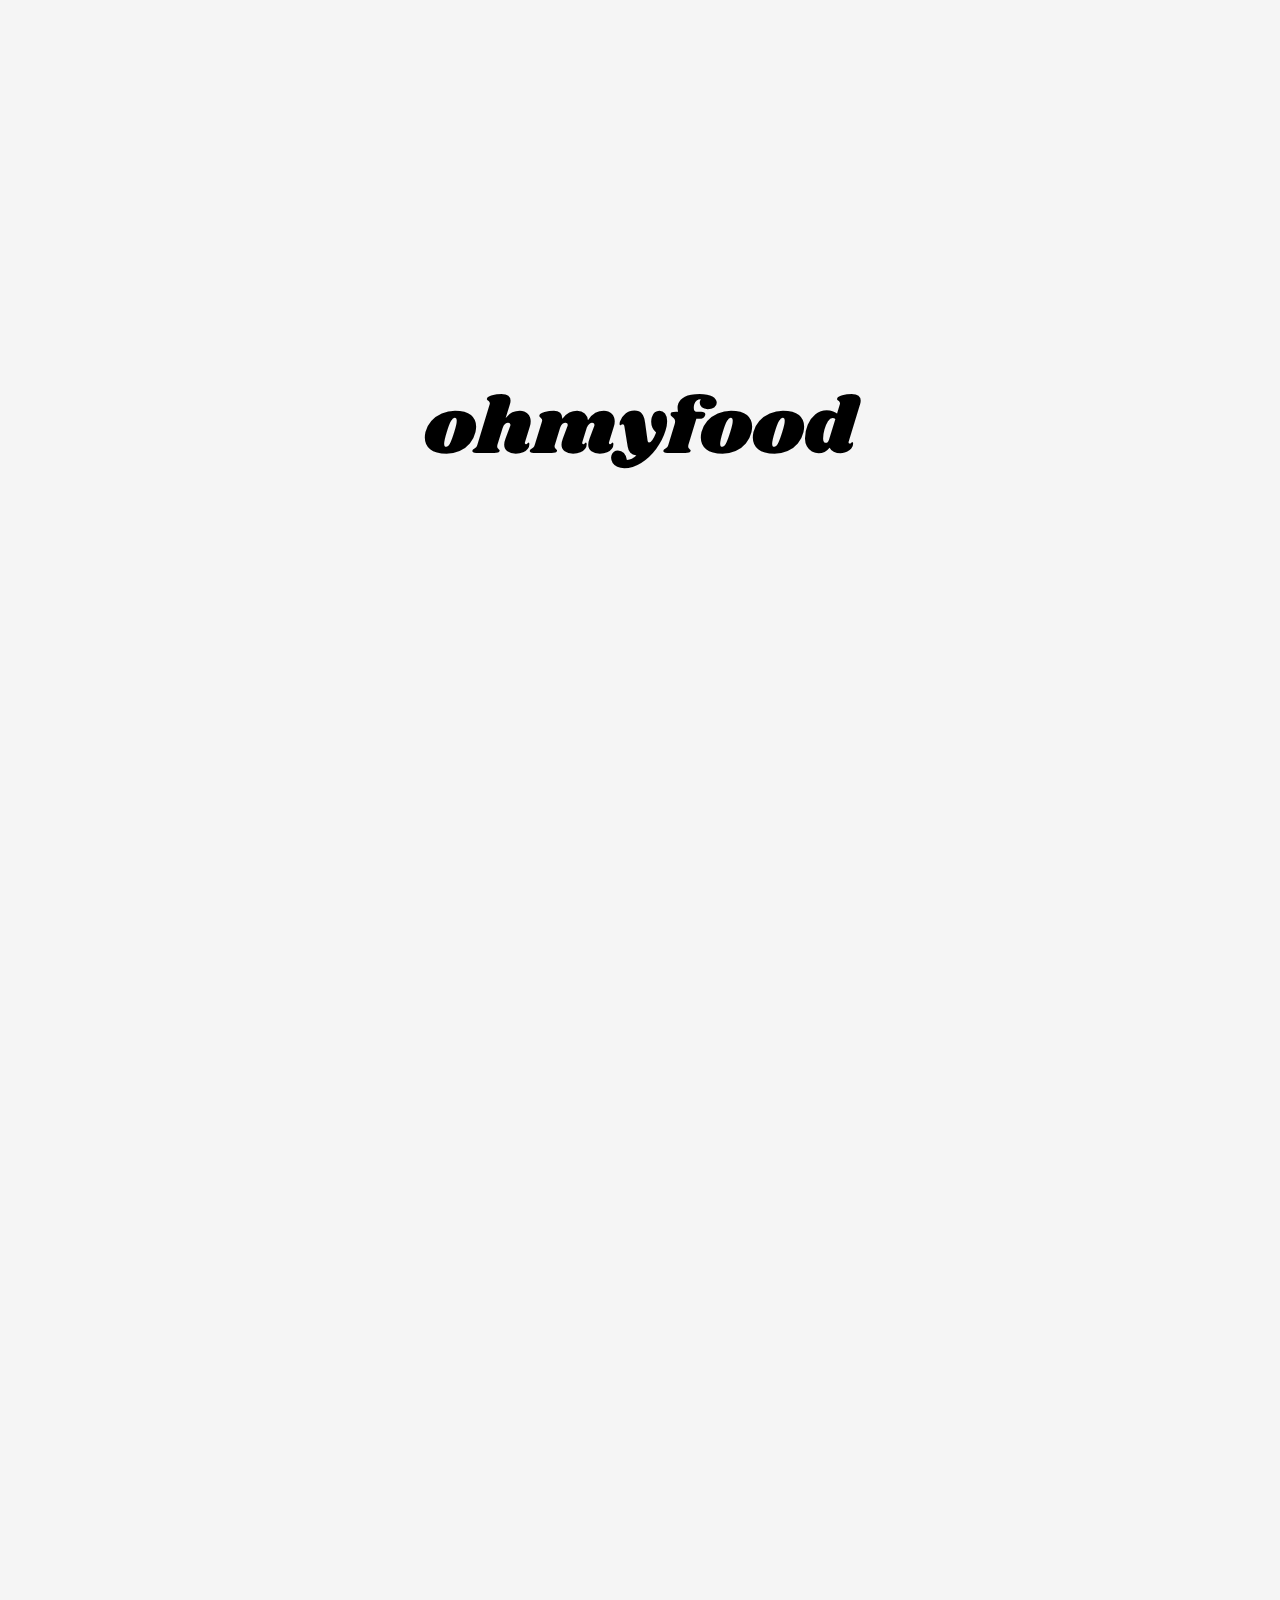
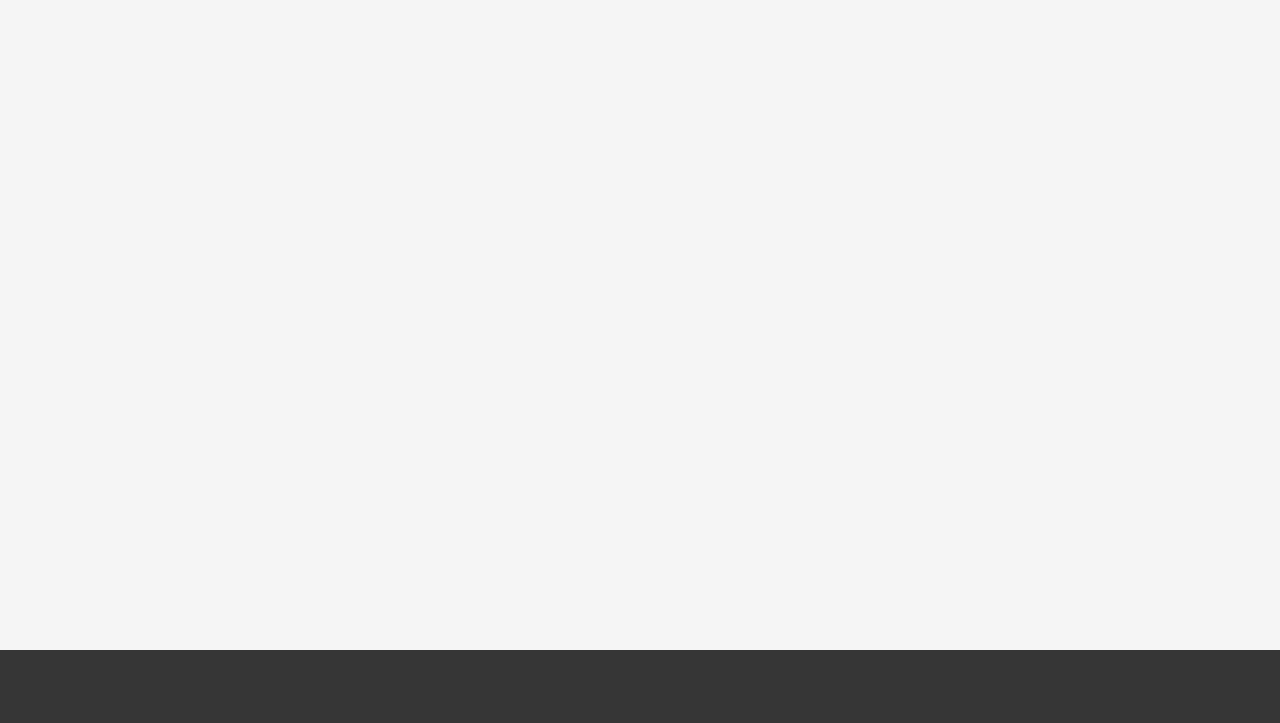
==== commit 8af3e428: "effet active sur checkBox" ====
--- a/index.html
+++ b/index.html
@@ -25,12 +25,7 @@
 </head>
 
 <body>
-    <!-- <div class="loader">
-        <div class="heart">
-            <i class="fa-solid fa-heart heart-full"></i>
-        </div>
-    </div> -->
-
+    <!-- loader -->
     <div class="loader">
             <p class="welcomeMssg">
                 <span class="letter letter1">o</span>
--- a/compiled/index.css
+++ b/compiled/index.css
@@ -1 +1 @@
-.loader{background-color:#f5f5f5;position:absolute;z-index:10;top:0;left:0;right:0;bottom:0;width:100%;height:250%;overflow:hidden;-webkit-animation:loader 3s linear;animation:loader 3s linear;-webkit-animation-delay:.5s;animation-delay:.5s;-webkit-animation-fill-mode:forwards;animation-fill-mode:forwards}@-webkit-keyframes loader{0%{opacity:1}99%{width:100%;opacity:.8}100%{opacity:0;width:0;z-index:-10;display:none}}@keyframes loader{0%{opacity:1}99%{width:100%;opacity:.8}100%{opacity:0;width:0;z-index:-10;display:none}}.welcomeMssg{display:flex;flex-direction:row;align-items:center;justify-content:center;margin-top:30%}.letter{-webkit-animation:letters 1s alternate infinite;animation:letters 1s alternate infinite;-webkit-animation-delay:.5s;animation-delay:.5s}@-webkit-keyframes letters{0%{transform:translateY(0);color:#ff79da}50%{transform:translateY(100px);color:#9356dc}100%{transform:translateY(0);color:#99e2d0}}@keyframes letters{0%{transform:translateY(0);color:#ff79da}50%{transform:translateY(100px);color:#9356dc}100%{transform:translateY(0);color:#99e2d0}}.letter1{-webkit-animation-delay:100ms;animation-delay:100ms}.letter2{-webkit-animation-delay:200ms;animation-delay:200ms}.letter3{-webkit-animation-delay:300ms;animation-delay:300ms}.letter4{-webkit-animation-delay:400ms;animation-delay:400ms}.letter5{-webkit-animation-delay:500ms;animation-delay:500ms}.letter6{-webkit-animation-delay:600ms;animation-delay:600ms}.letter7{-webkit-animation-delay:700ms;animation-delay:700ms}.letter8{-webkit-animation-delay:800ms;animation-delay:800ms}@-webkit-keyframes menuBoxes{0%{transform:scale(0)}100%{transform:scale(1)}}@keyframes menuBoxes{0%{transform:scale(0)}100%{transform:scale(1)}}.menuBox{transform:scale(0);-webkit-animation:menuBoxes 900ms both;animation:menuBoxes 900ms both}.delay1{-webkit-animation-delay:100ms;animation-delay:100ms}.delay2{-webkit-animation-delay:200ms;animation-delay:200ms}.delay3{-webkit-animation-delay:300ms;animation-delay:300ms}.delay4{-webkit-animation-delay:350ms;animation-delay:350ms}.delay5{-webkit-animation-delay:370ms;animation-delay:370ms}@font-face{font-family:"Roboto";font-family:"Shrikhand";src:url("https://fonts.googleapis.com/css2?family=Roboto:ital,wght@0,400;0,700;1,400;1,700&family=Shrikhand&display=swap")}body{font-family:"Roboto",sans-serif;font-size:20px}h2{font-size:2.3em}.description h3{font-size:1.1em;padding:0;margin:0}#titleRestaurant{font-family:"Shrikhand",cursive;font-size:220%;font-weight:normal;width:90%;padding-right:5%}article h2{text-transform:uppercase;font-weight:normal;font-size:1.3em}article h2 .greenLine{border-bottom:4px solid #99e2d0;padding-bottom:6px}h4{font-family:"Shrikhand",cursive;color:#fff;font-weight:normal;padding:5% 0 1% 6%;font-size:1.8em;margin:0%}.letter{font-family:"Shrikhand",cursive;font-size:240%;font-weight:normal}*{box-sizing:border-box;scroll-behavior:smooth}body{background-color:#f5f5f5;margin:0%}#notice{background-color:#fff;padding-bottom:14%}#notice h2{padding-left:1%;margin-bottom:1%}section{padding:5%;display:flex;flex-direction:column;justify-content:space-between}.box{border:none;box-shadow:0px 3px 18px rgba(0,0,0,.2);padding:3%;margin:6% 3% 1% 3%;font-weight:bold;cursor:pointer}.noticeBox{display:flex;flex-direction:row;justify-content:flex-start;align-items:center;background-color:#f5f5f5;border-radius:25px;transition:all 200ms ease-in-out;position:relative;font-size:1.4em}.noticeBox i{margin:0 7%;color:gray;font-size:1.3em}.noticeBox:hover{background-color:#f5edff}.noticeBox:hover i{color:#9356dc}.noticeNumber{background-color:#9356dc;color:#fff;font-weight:normal;font-size:.9em;border-radius:50%;padding:6px 12px;position:absolute;left:-15px}#restaurants{background-color:#f5f5f5;display:flex;flex-direction:column;padding-bottom:10%;padding-top:8%}.card{width:100%;height:10%;background-color:#fff;border-radius:20px;margin-bottom:5%;position:relative;box-shadow:0px 3px 18px rgba(0,0,0,.2)}.card>a{text-decoration:none;color:#000}.card>a>img{width:100%;height:60%;max-height:456px;-o-object-fit:cover;object-fit:cover;border-radius:20px 20px 0 0}.card:hover{box-shadow:0px 3px 18px #99e2d0}.description{display:flex;flex-direction:row;align-items:flex-start;padding:3% 0 0 5%;font-size:1.4em}.description p{margin-top:1%;font-size:1em}.menuSection{background-color:#f5f5f5;border-radius:70px 70px 0 0;margin-top:-30px;padding-top:8px;position:relative}.menuSection article{margin-bottom:5%}.menuBox{background-color:#fff;display:flex;flex-direction:column;justify-content:space-between;border-radius:20px;margin-left:0%;padding:3% 4% 3% 3%;height:30%;position:relative;transition:all 400ms ease-in-out}.menuBox h3{padding:0;margin:0;width:90%;text-overflow:ellipsis;white-space:nowrap;overflow-x:hidden}.flex-row{display:flex;flex-direction:row}.flex-row p{margin-top:.7%;margin-bottom:0}.flex-row p:first-child{font-weight:normal;text-overflow:ellipsis;white-space:nowrap;overflow-x:hidden}.price{align-items:flex-end;text-align:right;margin-left:auto;font-weight:bold;padding-left:10px;transition:all 400ms ease-in-out}header{text-align:center;background-color:#fff;padding-top:5%;padding-bottom:3%}header img{width:40%}.withBtn{position:relative}footer{background-color:#363636;margin-bottom:0;padding-bottom:6%}footer ul{list-style-type:none;padding-left:7%}.link{text-decoration:none;color:#fff;font-size:1.4em;display:flex;flex-direction:row;align-items:center;padding-bottom:1%}.link p{margin:0;padding-left:2%}.link:hover p{-webkit-text-decoration:underline #99e2d0;text-decoration:underline #99e2d0}.link:hover i{color:#99e2d0}.linkOnly:hover{-webkit-text-decoration:underline #99e2d0;text-decoration:underline #99e2d0}.fa-utensils{margin-right:1%}nav{background-color:#f5f5f5;text-align:center}.localisation{background-color:#e5e5e5;border-top:3px solid #d4d4d4;flex-basis:100%;font-weight:bold;font-size:1.5em;display:flex;flex-direction:row;align-items:center;justify-content:center}.localisation i{padding-right:4%}.explore{padding:4% 5% 14% 5%}.explore h1{padding:0 9%;margin-bottom:0%;font-size:2.4em}.explore p{font-size:1.5em}button{background:linear-gradient(to bottom right, #ff79da, #9356dc);padding:4%;border:none;border-radius:40px;box-shadow:3px 6px 8px 1px #d3d3d3;cursor:pointer;margin-top:4%;transition:all 350ms ease-in-out;color:#fff;font-size:1.3em;font-weight:700}button:hover{background:linear-gradient(to bottom right, rgba(255, 121, 217, 0.8470588235), rgba(146, 86, 220, 0.8470588235));box-shadow:8px 18px 10px 1px #bdbdbd}#orderBtn{color:#fff;padding:4% 12%;margin:10% auto 5% auto}.newItem{color:#278870;background-color:#99e2d0;text-align:center;font-weight:bold;font-size:17px;padding:2% 4%;width:-webkit-fit-content;width:-moz-fit-content;width:fit-content;border-radius:3px;position:absolute;top:20px;right:15px}.heart-empty,.heart-full{font-size:1.6em;right:30px;bottom:35px;cursor:pointer;transition:all 650ms ease-in-out}.heart-empty{color:gray;z-index:1;position:absolute}.heart-empty:hover{opacity:0;z-index:2}.heart-full{position:absolute;z-index:2;opacity:0;background:-webkit-linear-gradient(#9356dc, #ff79da);background-clip:text;-webkit-background-clip:text;-webkit-text-fill-color:rgba(0,0,0,0)}.heart-full:hover{opacity:1;z-index:1}#MenuLikeBtn{position:absolute;right:4%;top:140px;font-size:35px}#goBack{background:none;border:none;color:#000;font-size:200%;position:absolute;left:60px;cursor:pointer;transition:all 200ms ease-in-out}#goBack:hover{color:#9356dc}#goBack:hover:active{color:#ff79da}.checkAnimation{width:0px;background-color:#99e2d0;color:#fff;font-size:25px;border-radius:0 20px 20px 0;transition:all 350ms ease-in-out;-webkit-animation-fill-mode:both;animation-fill-mode:both;overflow:hidden;display:flex;flex-direction:row;justify-content:center;align-items:center;text-align:center;height:100%;position:absolute;right:0px;bottom:0px;top:0px}.checkAnimation i{transform:rotate(0);transition:all 450ms ease-in-out}.menuBox:hover .checkAnimation{width:70px;transition:all 400ms ease-in-out}.menuBox:hover .checkAnimation i{transform:rotate(360deg)}.menuBox:hover .price{margin-right:70px}.menuBox:hover p:first-child{text-overflow:ellipsis;white-space:nowrap;overflow-x:hidden}.menuBox:hover h3{width:70%;text-overflow:ellipsis;white-space:nowrap;overflow-x:hidden}#Palette,#Note,#France,#Delice{background-size:cover;background-repeat:no-repeat;min-height:450px;flex-basis:100%;margin-bottom:-50px}#Palette{background-image:url(/images/restaurants/Palette_medium.jpg)}#Note{background-image:url(/images/restaurants/Note_recadre.jpg)}#France{background-image:url(/images/restaurants/France_medium.jpg)}#Delice{background-image:url(/images/restaurants/Delice_medium.jpg)}/*# sourceMappingURL=index.css.map */+.loader{background-color:#f5f5f5;position:absolute;z-index:10;top:0;left:0;right:0;bottom:0;width:100%;height:250%;overflow:hidden;-webkit-animation:loader 3s linear;animation:loader 3s linear;-webkit-animation-delay:.5s;animation-delay:.5s;-webkit-animation-fill-mode:forwards;animation-fill-mode:forwards}@-webkit-keyframes loader{0%{opacity:1}99%{width:100%;opacity:.8}100%{opacity:0;width:0;z-index:-10;display:none}}@keyframes loader{0%{opacity:1}99%{width:100%;opacity:.8}100%{opacity:0;width:0;z-index:-10;display:none}}.welcomeMssg{display:flex;flex-direction:row;align-items:center;justify-content:center;margin-top:30%}.letter{-webkit-animation:letters 1s alternate infinite;animation:letters 1s alternate infinite;-webkit-animation-delay:.5s;animation-delay:.5s}@-webkit-keyframes letters{0%{transform:translateY(0);color:#ff79da}50%{transform:translateY(100px);color:#9356dc}100%{transform:translateY(0);color:#99e2d0}}@keyframes letters{0%{transform:translateY(0);color:#ff79da}50%{transform:translateY(100px);color:#9356dc}100%{transform:translateY(0);color:#99e2d0}}.letter1{-webkit-animation-delay:100ms;animation-delay:100ms}.letter2{-webkit-animation-delay:200ms;animation-delay:200ms}.letter3{-webkit-animation-delay:300ms;animation-delay:300ms}.letter4{-webkit-animation-delay:400ms;animation-delay:400ms}.letter5{-webkit-animation-delay:500ms;animation-delay:500ms}.letter6{-webkit-animation-delay:600ms;animation-delay:600ms}.letter7{-webkit-animation-delay:700ms;animation-delay:700ms}.letter8{-webkit-animation-delay:800ms;animation-delay:800ms}@-webkit-keyframes menuBoxes{0%{transform:scale(0)}100%{transform:scale(1)}}@keyframes menuBoxes{0%{transform:scale(0)}100%{transform:scale(1)}}.menuBox{transform:scale(0);-webkit-animation:menuBoxes 900ms both;animation:menuBoxes 900ms both}.delay1{-webkit-animation-delay:100ms;animation-delay:100ms}.delay2{-webkit-animation-delay:200ms;animation-delay:200ms}.delay3{-webkit-animation-delay:300ms;animation-delay:300ms}.delay4{-webkit-animation-delay:350ms;animation-delay:350ms}.delay5{-webkit-animation-delay:370ms;animation-delay:370ms}@font-face{font-family:"Roboto";font-family:"Shrikhand";src:url("https://fonts.googleapis.com/css2?family=Roboto:ital,wght@0,400;0,700;1,400;1,700&family=Shrikhand&display=swap")}body{font-family:"Roboto",sans-serif;font-size:20px}h2{font-size:2.3em}.description h3{font-size:1.1em;padding:0;margin:0}#titleRestaurant{font-family:"Shrikhand",cursive;font-size:220%;font-weight:normal;width:90%;padding-right:5%}article h2{text-transform:uppercase;font-weight:normal;font-size:1.3em}article h2 .greenLine{border-bottom:4px solid #99e2d0;padding-bottom:6px}h4{font-family:"Shrikhand",cursive;color:#fff;font-weight:normal;padding:5% 0 1% 6%;font-size:1.8em;margin:0%}.letter{font-family:"Shrikhand",cursive;font-size:80px;font-weight:normal}*{box-sizing:border-box;scroll-behavior:smooth}body{background-color:#f5f5f5;margin:0%}#notice{background-color:#fff;padding-bottom:14%}#notice h2{padding-left:1%;margin-bottom:1%}section{padding:5%;display:flex;flex-direction:column;justify-content:space-between}.box{border:none;box-shadow:0px 3px 18px rgba(0,0,0,.2);padding:3%;margin:6% 3% 1% 3%;font-weight:bold;cursor:pointer}.noticeBox{display:flex;flex-direction:row;justify-content:flex-start;align-items:center;background-color:#f5f5f5;border-radius:25px;transition:all 200ms ease-in-out;position:relative;font-size:1.4em}.noticeBox i{margin:0 7%;color:gray;font-size:1.3em}.noticeBox:hover{background-color:#f5edff}.noticeBox:hover i{color:#9356dc}.noticeNumber{background-color:#9356dc;color:#fff;font-weight:normal;font-size:.9em;border-radius:50%;padding:6px 12px;position:absolute;left:-15px}#restaurants{background-color:#f5f5f5;display:flex;flex-direction:column;padding-bottom:10%;padding-top:8%}.card{width:100%;height:10%;background-color:#fff;border-radius:20px;margin-bottom:5%;position:relative;box-shadow:0px 3px 18px rgba(0,0,0,.2)}.card>a{text-decoration:none;color:#000}.card>a>img{width:100%;height:60%;max-height:456px;-o-object-fit:cover;object-fit:cover;border-radius:20px 20px 0 0}.card:hover{box-shadow:0px 3px 18px #99e2d0}.description{display:flex;flex-direction:row;align-items:flex-start;padding:3% 0 0 5%;font-size:1.4em}.description p{margin-top:1%;font-size:1em}.menuSection{background-color:#f5f5f5;border-radius:70px 70px 0 0;margin-top:-30px;padding-top:8px;position:relative}.menuSection article{margin-bottom:5%}.menuBox{background-color:#fff;display:flex;flex-direction:column;justify-content:space-between;border-radius:20px;margin-left:0%;padding:3% 4% 3% 3%;height:30%;position:relative;transition:all 400ms ease-in-out}.menuBox h3{padding:0;margin:0;width:90%;text-overflow:ellipsis;white-space:nowrap;overflow-x:hidden}.flex-row{display:flex;flex-direction:row}.flex-row p{margin-top:.7%;margin-bottom:0}.flex-row p:first-child{font-weight:normal;text-overflow:ellipsis;white-space:nowrap;overflow-x:hidden}.price{align-items:flex-end;text-align:right;margin-left:auto;font-weight:bold;padding-left:10px;transition:all 400ms ease-in-out}header{text-align:center;background-color:#fff;padding-top:5%;padding-bottom:3%}header img{width:40%}.withBtn{position:relative}footer{background-color:#363636;margin-bottom:0;padding-bottom:6%}footer ul{list-style-type:none;padding-left:7%}.link{text-decoration:none;color:#fff;font-size:1.4em;display:flex;flex-direction:row;align-items:center;padding-bottom:1%}.link p{margin:0;padding-left:2%}.link:hover p{-webkit-text-decoration:underline #99e2d0;text-decoration:underline #99e2d0}.link:hover i{color:#99e2d0}.linkOnly:hover{-webkit-text-decoration:underline #99e2d0;text-decoration:underline #99e2d0}.fa-utensils{margin-right:1%}nav{background-color:#f5f5f5;text-align:center}.localisation{background-color:#e5e5e5;border-top:3px solid #d4d4d4;flex-basis:100%;font-weight:bold;font-size:1.5em;display:flex;flex-direction:row;align-items:center;justify-content:center}.localisation i{padding-right:4%}.explore{padding:4% 5% 14% 5%}.explore h1{padding:0 9%;margin-bottom:0%;font-size:2.4em}.explore p{font-size:1.5em}button{background:linear-gradient(to bottom right, #ff79da, #9356dc);padding:4%;border:none;border-radius:40px;box-shadow:3px 6px 8px 1px #d3d3d3;cursor:pointer;margin-top:4%;transition:all 350ms ease-in-out;color:#fff;font-size:1.3em;font-weight:700}button:hover{background:linear-gradient(to bottom right, rgba(255, 121, 217, 0.8470588235), rgba(146, 86, 220, 0.8470588235));box-shadow:8px 18px 10px 1px #bdbdbd}#orderBtn{color:#fff;padding:4% 12%;margin:10% auto 5% auto}.newItem{color:#278870;background-color:#99e2d0;text-align:center;font-weight:bold;font-size:17px;padding:2% 4%;width:-webkit-fit-content;width:-moz-fit-content;width:fit-content;border-radius:3px;position:absolute;top:20px;right:15px}.heart-empty,.heart-full{font-size:1.6em;right:30px;bottom:35px;cursor:pointer;transition:all 650ms ease-in-out}.heart-empty{color:gray;z-index:1;position:absolute}.heart-empty:hover{opacity:0;z-index:2}.heart-full{position:absolute;z-index:2;opacity:0;background:-webkit-linear-gradient(#9356dc, #ff79da);background-clip:text;-webkit-background-clip:text;-webkit-text-fill-color:rgba(0,0,0,0)}.heart-full:hover{opacity:1;z-index:1}#MenuLikeBtn{position:absolute;right:4%;top:140px;font-size:35px}#goBack{background:none;border:none;color:#000;font-size:200%;position:absolute;left:60px;cursor:pointer;transition:all 200ms ease-in-out}#goBack:hover{color:#9356dc}#goBack:hover:active{color:#ff79da}.checkAnimation{width:0px;background-color:#99e2d0;color:#fff;font-size:25px;border-radius:0 20px 20px 0;transition:all 350ms ease-in-out;-webkit-animation-fill-mode:both;animation-fill-mode:both;overflow:hidden;display:flex;flex-direction:row;justify-content:center;align-items:center;text-align:center;height:100%;position:absolute;right:0px;bottom:0px;top:0px}.checkAnimation i{transform:rotate(0);transition:all 450ms ease-in-out}.menuBox:hover .checkAnimation{width:70px;transition:all 400ms ease-in-out}.menuBox:hover .checkAnimation i{transform:rotate(360deg)}.menuBox:hover .price{margin-right:70px}.menuBox:hover p:first-child{text-overflow:ellipsis;white-space:nowrap;overflow-x:hidden}.menuBox:hover h3{width:70%;text-overflow:ellipsis;white-space:nowrap;overflow-x:hidden}.menuBox:active{box-shadow:0px 3px 18px #99e2d0}#Palette,#Note,#France,#Delice{background-size:cover;background-repeat:no-repeat;min-height:450px;flex-basis:100%;margin-bottom:-50px}#Palette{background-image:url(/images/restaurants/Palette_medium.jpg)}#Note{background-image:url(/images/restaurants/Note_recadre.jpg)}#France{background-image:url(/images/restaurants/France_medium.jpg)}#Delice{background-image:url(/images/restaurants/Delice_medium.jpg)}/*# sourceMappingURL=index.css.map */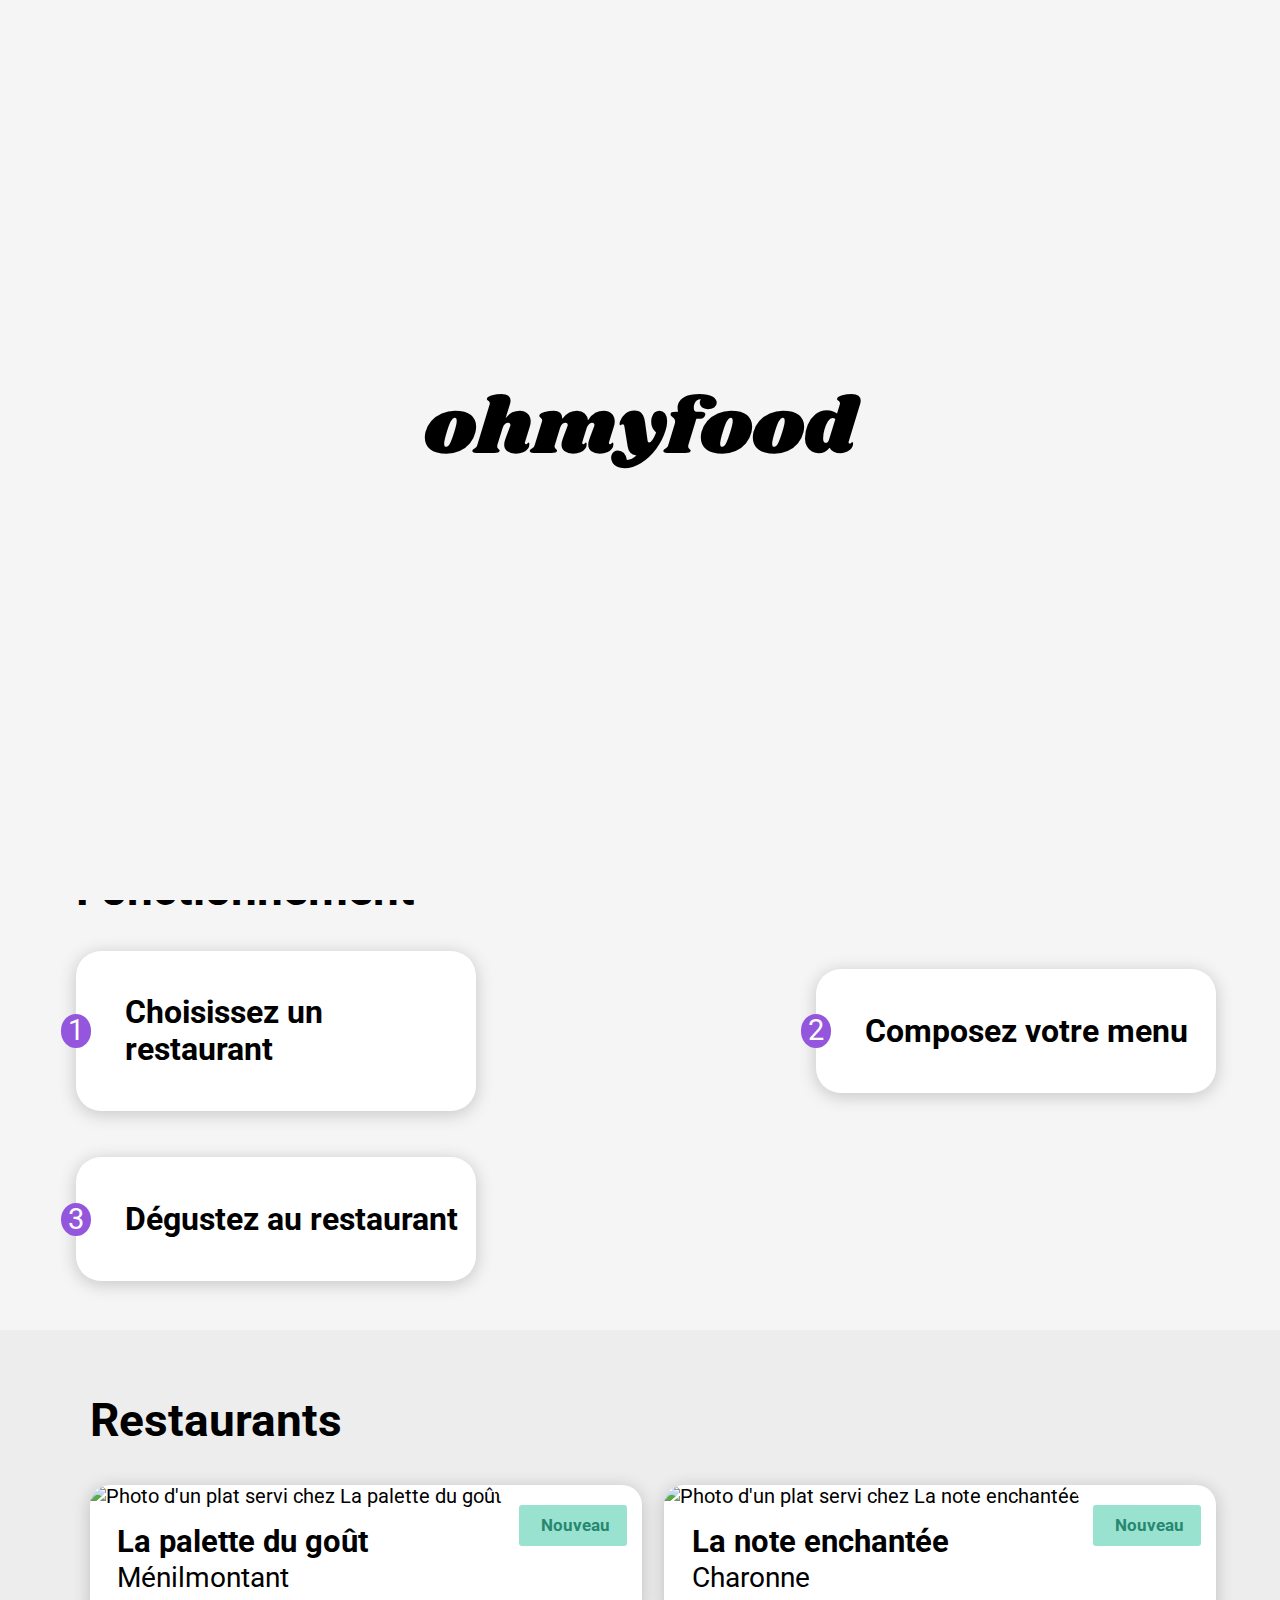
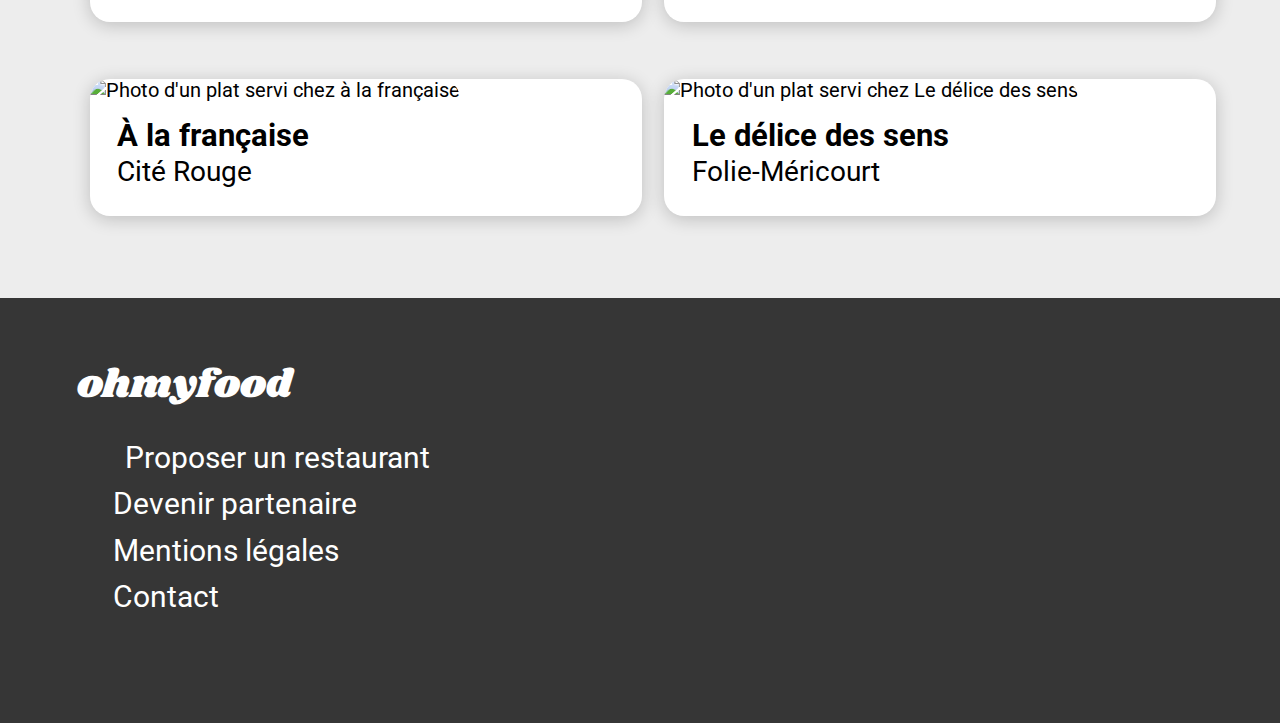
==== commit 7845a878: "random tweaking" ====
--- a/index.html
+++ b/index.html
@@ -25,22 +25,22 @@
 </head>
 
 <body>
-    <!-- loader -->
-    <div class="loader">
-            <p class="welcomeMssg">
-                <span class="letter letter1">o</span>
-                <span class="letter letter2">h</span>
-                <span class="letter letter3">m</span>
-                <span class="letter letter4">y</span>
-                <span class="letter letter5">f</span>
-                <span class="letter letter6">o</span>
-                <span class="letter letter7">o</span>
-                <span class="letter letter8">d</span>
-            </p>
+
+    <div class="loaderBackground">
+        <p class="loaderAnimation">
+            <span class="letter letter1">o</span>
+            <span class="letter letter2">h</span>
+            <span class="letter letter3">m</span>
+            <span class="letter letter4">y</span>
+            <span class="letter letter5">f</span>
+            <span class="letter letter6">o</span>
+            <span class="letter letter7">o</span>
+            <span class="letter letter8">d</span>
+        </p>
     </div>
 
     <header>
-        <img src="images/logo/ohmyfood@2x.svg" alt="Logo de Ohmyfood">
+        <img src="images/logo/ohmyfood@2x.svg" alt="Logo de ohmyfood">
     </header>
 
     <nav>
@@ -92,6 +92,7 @@
                     </div>
                 </a>
             </div>
+
             <div class="card">
                 <a href="pages/2_la-note-enchantee.html">
                     <img src="images/restaurants/La-note-enchantee.jpg"
@@ -107,6 +108,7 @@
                     </div>
                 </a>
             </div>
+
             <div class="card">
                 <a href="pages/3_a-la-francaise.html">
                     <img src="images/restaurants/A-la-francaise.jpg" alt="Photo d'un plat servi chez à la française">
@@ -120,6 +122,7 @@
                     </div>
                 </a>
             </div>
+
             <div class="card">
                 <a href="pages/4_le-délice-des-sens.html">
                     <img src="images/restaurants/Delice-des-sens.jpg"
@@ -153,13 +156,17 @@
                 </a>
             </li>
             <li>
-                <a href="#" class="link linkOnly">Mentions légales</a>
+                <a href="#" class="link">
+                    <p>Mentions légales</p>
+                </a>
             </li>
             <li>
-                <a href="mailto:ohmyfood@gmail.com" class="link linkOnly">Contact</a>
+                <a href="mailto:ohmyfood@gmail.com" class="link">
+                    <p>Contact</p>
+                </a>
             </li>
         </ul>
     </footer>
+    
 </body>
-
 </html>--- a/compiled/index.css
+++ b/compiled/index.css
@@ -1 +1 @@
-.loader{background-color:#f5f5f5;position:absolute;z-index:10;top:0;left:0;right:0;bottom:0;width:100%;height:250%;overflow:hidden;-webkit-animation:loader 3s linear;animation:loader 3s linear;-webkit-animation-delay:.5s;animation-delay:.5s;-webkit-animation-fill-mode:forwards;animation-fill-mode:forwards}@-webkit-keyframes loader{0%{opacity:1}99%{width:100%;opacity:.8}100%{opacity:0;width:0;z-index:-10;display:none}}@keyframes loader{0%{opacity:1}99%{width:100%;opacity:.8}100%{opacity:0;width:0;z-index:-10;display:none}}.welcomeMssg{display:flex;flex-direction:row;align-items:center;justify-content:center;margin-top:30%}.letter{-webkit-animation:letters 1s alternate infinite;animation:letters 1s alternate infinite;-webkit-animation-delay:.5s;animation-delay:.5s}@-webkit-keyframes letters{0%{transform:translateY(0);color:#ff79da}50%{transform:translateY(100px);color:#9356dc}100%{transform:translateY(0);color:#99e2d0}}@keyframes letters{0%{transform:translateY(0);color:#ff79da}50%{transform:translateY(100px);color:#9356dc}100%{transform:translateY(0);color:#99e2d0}}.letter1{-webkit-animation-delay:100ms;animation-delay:100ms}.letter2{-webkit-animation-delay:200ms;animation-delay:200ms}.letter3{-webkit-animation-delay:300ms;animation-delay:300ms}.letter4{-webkit-animation-delay:400ms;animation-delay:400ms}.letter5{-webkit-animation-delay:500ms;animation-delay:500ms}.letter6{-webkit-animation-delay:600ms;animation-delay:600ms}.letter7{-webkit-animation-delay:700ms;animation-delay:700ms}.letter8{-webkit-animation-delay:800ms;animation-delay:800ms}@-webkit-keyframes menuBoxes{0%{transform:scale(0)}100%{transform:scale(1)}}@keyframes menuBoxes{0%{transform:scale(0)}100%{transform:scale(1)}}.menuBox{transform:scale(0);-webkit-animation:menuBoxes 900ms both;animation:menuBoxes 900ms both}.delay1{-webkit-animation-delay:100ms;animation-delay:100ms}.delay2{-webkit-animation-delay:200ms;animation-delay:200ms}.delay3{-webkit-animation-delay:300ms;animation-delay:300ms}.delay4{-webkit-animation-delay:350ms;animation-delay:350ms}.delay5{-webkit-animation-delay:370ms;animation-delay:370ms}@font-face{font-family:"Roboto";font-family:"Shrikhand";src:url("https://fonts.googleapis.com/css2?family=Roboto:ital,wght@0,400;0,700;1,400;1,700&family=Shrikhand&display=swap")}body{font-family:"Roboto",sans-serif;font-size:20px}h2{font-size:2.3em}.description h3{font-size:1.1em;padding:0;margin:0}#titleRestaurant{font-family:"Shrikhand",cursive;font-size:220%;font-weight:normal;width:90%;padding-right:5%}article h2{text-transform:uppercase;font-weight:normal;font-size:1.3em}article h2 .greenLine{border-bottom:4px solid #99e2d0;padding-bottom:6px}h4{font-family:"Shrikhand",cursive;color:#fff;font-weight:normal;padding:5% 0 1% 6%;font-size:1.8em;margin:0%}.letter{font-family:"Shrikhand",cursive;font-size:80px;font-weight:normal}*{box-sizing:border-box;scroll-behavior:smooth}body{background-color:#f5f5f5;margin:0%}#notice{background-color:#fff;padding-bottom:14%}#notice h2{padding-left:1%;margin-bottom:1%}section{padding:5%;display:flex;flex-direction:column;justify-content:space-between}.box{border:none;box-shadow:0px 3px 18px rgba(0,0,0,.2);padding:3%;margin:6% 3% 1% 3%;font-weight:bold;cursor:pointer}.noticeBox{display:flex;flex-direction:row;justify-content:flex-start;align-items:center;background-color:#f5f5f5;border-radius:25px;transition:all 200ms ease-in-out;position:relative;font-size:1.4em}.noticeBox i{margin:0 7%;color:gray;font-size:1.3em}.noticeBox:hover{background-color:#f5edff}.noticeBox:hover i{color:#9356dc}.noticeNumber{background-color:#9356dc;color:#fff;font-weight:normal;font-size:.9em;border-radius:50%;padding:6px 12px;position:absolute;left:-15px}#restaurants{background-color:#f5f5f5;display:flex;flex-direction:column;padding-bottom:10%;padding-top:8%}.card{width:100%;height:10%;background-color:#fff;border-radius:20px;margin-bottom:5%;position:relative;box-shadow:0px 3px 18px rgba(0,0,0,.2)}.card>a{text-decoration:none;color:#000}.card>a>img{width:100%;height:60%;max-height:456px;-o-object-fit:cover;object-fit:cover;border-radius:20px 20px 0 0}.card:hover{box-shadow:0px 3px 18px #99e2d0}.description{display:flex;flex-direction:row;align-items:flex-start;padding:3% 0 0 5%;font-size:1.4em}.description p{margin-top:1%;font-size:1em}.menuSection{background-color:#f5f5f5;border-radius:70px 70px 0 0;margin-top:-30px;padding-top:8px;position:relative}.menuSection article{margin-bottom:5%}.menuBox{background-color:#fff;display:flex;flex-direction:column;justify-content:space-between;border-radius:20px;margin-left:0%;padding:3% 4% 3% 3%;height:30%;position:relative;transition:all 400ms ease-in-out}.menuBox h3{padding:0;margin:0;width:90%;text-overflow:ellipsis;white-space:nowrap;overflow-x:hidden}.flex-row{display:flex;flex-direction:row}.flex-row p{margin-top:.7%;margin-bottom:0}.flex-row p:first-child{font-weight:normal;text-overflow:ellipsis;white-space:nowrap;overflow-x:hidden}.price{align-items:flex-end;text-align:right;margin-left:auto;font-weight:bold;padding-left:10px;transition:all 400ms ease-in-out}header{text-align:center;background-color:#fff;padding-top:5%;padding-bottom:3%}header img{width:40%}.withBtn{position:relative}footer{background-color:#363636;margin-bottom:0;padding-bottom:6%}footer ul{list-style-type:none;padding-left:7%}.link{text-decoration:none;color:#fff;font-size:1.4em;display:flex;flex-direction:row;align-items:center;padding-bottom:1%}.link p{margin:0;padding-left:2%}.link:hover p{-webkit-text-decoration:underline #99e2d0;text-decoration:underline #99e2d0}.link:hover i{color:#99e2d0}.linkOnly:hover{-webkit-text-decoration:underline #99e2d0;text-decoration:underline #99e2d0}.fa-utensils{margin-right:1%}nav{background-color:#f5f5f5;text-align:center}.localisation{background-color:#e5e5e5;border-top:3px solid #d4d4d4;flex-basis:100%;font-weight:bold;font-size:1.5em;display:flex;flex-direction:row;align-items:center;justify-content:center}.localisation i{padding-right:4%}.explore{padding:4% 5% 14% 5%}.explore h1{padding:0 9%;margin-bottom:0%;font-size:2.4em}.explore p{font-size:1.5em}button{background:linear-gradient(to bottom right, #ff79da, #9356dc);padding:4%;border:none;border-radius:40px;box-shadow:3px 6px 8px 1px #d3d3d3;cursor:pointer;margin-top:4%;transition:all 350ms ease-in-out;color:#fff;font-size:1.3em;font-weight:700}button:hover{background:linear-gradient(to bottom right, rgba(255, 121, 217, 0.8470588235), rgba(146, 86, 220, 0.8470588235));box-shadow:8px 18px 10px 1px #bdbdbd}#orderBtn{color:#fff;padding:4% 12%;margin:10% auto 5% auto}.newItem{color:#278870;background-color:#99e2d0;text-align:center;font-weight:bold;font-size:17px;padding:2% 4%;width:-webkit-fit-content;width:-moz-fit-content;width:fit-content;border-radius:3px;position:absolute;top:20px;right:15px}.heart-empty,.heart-full{font-size:1.6em;right:30px;bottom:35px;cursor:pointer;transition:all 650ms ease-in-out}.heart-empty{color:gray;z-index:1;position:absolute}.heart-empty:hover{opacity:0;z-index:2}.heart-full{position:absolute;z-index:2;opacity:0;background:-webkit-linear-gradient(#9356dc, #ff79da);background-clip:text;-webkit-background-clip:text;-webkit-text-fill-color:rgba(0,0,0,0)}.heart-full:hover{opacity:1;z-index:1}#MenuLikeBtn{position:absolute;right:4%;top:140px;font-size:35px}#goBack{background:none;border:none;color:#000;font-size:200%;position:absolute;left:60px;cursor:pointer;transition:all 200ms ease-in-out}#goBack:hover{color:#9356dc}#goBack:hover:active{color:#ff79da}.checkAnimation{width:0px;background-color:#99e2d0;color:#fff;font-size:25px;border-radius:0 20px 20px 0;transition:all 350ms ease-in-out;-webkit-animation-fill-mode:both;animation-fill-mode:both;overflow:hidden;display:flex;flex-direction:row;justify-content:center;align-items:center;text-align:center;height:100%;position:absolute;right:0px;bottom:0px;top:0px}.checkAnimation i{transform:rotate(0);transition:all 450ms ease-in-out}.menuBox:hover .checkAnimation{width:70px;transition:all 400ms ease-in-out}.menuBox:hover .checkAnimation i{transform:rotate(360deg)}.menuBox:hover .price{margin-right:70px}.menuBox:hover p:first-child{text-overflow:ellipsis;white-space:nowrap;overflow-x:hidden}.menuBox:hover h3{width:70%;text-overflow:ellipsis;white-space:nowrap;overflow-x:hidden}.menuBox:active{box-shadow:0px 3px 18px #99e2d0}#Palette,#Note,#France,#Delice{background-size:cover;background-repeat:no-repeat;min-height:450px;flex-basis:100%;margin-bottom:-50px}#Palette{background-image:url(/images/restaurants/Palette_medium.jpg)}#Note{background-image:url(/images/restaurants/Note_recadre.jpg)}#France{background-image:url(/images/restaurants/France_medium.jpg)}#Delice{background-image:url(/images/restaurants/Delice_medium.jpg)}/*# sourceMappingURL=index.css.map */+.loaderBackground{background-color:#f5f5f5;position:absolute;z-index:10;top:0;left:0;right:0;bottom:0;width:100vw;height:100vh;-webkit-animation:3s linear .5s forwards loaderBackground;animation:3s linear .5s forwards loaderBackground}@-webkit-keyframes loaderBackground{0%{opacity:.99}99%{width:100%;opacity:.99}100%{opacity:0;width:0;z-index:-10;display:none}}@keyframes loaderBackground{0%{opacity:.99}99%{width:100%;opacity:.99}100%{opacity:0;width:0;z-index:-10;display:none}}.loaderAnimation{display:flex;flex-direction:row;align-items:center;justify-content:center;margin-top:30%}.letter{-webkit-animation:1s alternate .5s infinite letters;animation:1s alternate .5s infinite letters}@-webkit-keyframes letters{0%{transform:translateY(0);color:#9356dc}50%{transform:translateY(100px);color:#ff79da}100%{transform:translateY(0);color:#99e2d0}}@keyframes letters{0%{transform:translateY(0);color:#9356dc}50%{transform:translateY(100px);color:#ff79da}100%{transform:translateY(0);color:#99e2d0}}.letter1{-webkit-animation-delay:100ms;animation-delay:100ms}.letter2{-webkit-animation-delay:200ms;animation-delay:200ms}.letter3{-webkit-animation-delay:300ms;animation-delay:300ms}.letter4{-webkit-animation-delay:400ms;animation-delay:400ms}.letter5{-webkit-animation-delay:500ms;animation-delay:500ms}.letter6{-webkit-animation-delay:600ms;animation-delay:600ms}.letter7{-webkit-animation-delay:700ms;animation-delay:700ms}.letter8{-webkit-animation-delay:800ms;animation-delay:800ms}@-webkit-keyframes menuBoxes{0%{transform:scale(0)}100%{transform:scale(1)}}@keyframes menuBoxes{0%{transform:scale(0)}100%{transform:scale(1)}}.menuBox{transform:scale(0);-webkit-animation:menuBoxes 900ms both;animation:menuBoxes 900ms both}.delay1{-webkit-animation-delay:100ms;animation-delay:100ms}.delay2{-webkit-animation-delay:200ms;animation-delay:200ms}.delay3{-webkit-animation-delay:300ms;animation-delay:300ms}.delay4{-webkit-animation-delay:350ms;animation-delay:350ms}.delay5{-webkit-animation-delay:370ms;animation-delay:370ms}@font-face{font-family:"Roboto";font-family:"Shrikhand";src:url("https://fonts.googleapis.com/css2?family=Roboto:ital,wght@0,400;0,700;1,400;1,700&family=Shrikhand&display=swap")}body{font-family:"Roboto",sans-serif;font-size:20px}h2{font-size:2.3em}.description h3{font-size:1.1em;padding:0;margin:0}#titleRestaurant{font-family:"Shrikhand",cursive;font-size:220%;font-weight:normal;width:90%;padding-right:5%}article h2{text-transform:uppercase;font-weight:normal;font-size:1.3em}article h2 .greenLine{border-bottom:4px solid #99e2d0;padding-bottom:6px}h4{font-family:"Shrikhand",cursive;color:#fff;font-weight:normal;padding:5% 0 1% 6%;font-size:1.8em;margin:0%}.letter{font-family:"Shrikhand",cursive;font-size:80px;font-weight:normal}*{box-sizing:border-box;scroll-behavior:smooth}body{background-color:#f5f5f5;margin:0%}section{padding:5%;display:flex;flex-direction:column;justify-content:space-between}#notice{background-color:#fff;padding-bottom:14%}#notice h2{padding-left:1%;margin-bottom:1%}.box{border:none;box-shadow:0px 3px 18px rgba(0,0,0,.2);padding:3%;margin:6% 3% 1% 3%;font-weight:bold;cursor:pointer}.noticeBox{display:flex;flex-direction:row;justify-content:flex-start;align-items:center;background-color:#f5f5f5;border-radius:25px;transition:all 200ms ease-in-out;position:relative;font-size:1.4em}.noticeBox i{margin:0 7%;color:gray;font-size:1.3em}.noticeBox:hover{background-color:#f5edff}.noticeBox:hover i{color:#9356dc}.noticeNumber{background-color:#9356dc;color:#fff;font-weight:normal;font-size:.9em;border-radius:50%;padding:6px 12px;position:absolute;left:-15px}#restaurants{background-color:#f5f5f5;display:flex;flex-direction:column;padding-bottom:10%;padding-top:6%}.card{width:100%;height:10%;background-color:#fff;border-radius:20px;margin-bottom:5%;position:relative;box-shadow:0px 3px 18px rgba(0,0,0,.2)}.card a{text-decoration:none;color:#000}.card a img{-o-object-fit:cover;object-fit:cover;width:100%;height:60%;max-height:456px;border-radius:20px 20px 0 0}.card:hover{box-shadow:0px 3px 18px #99e2d0}.description{display:flex;flex-direction:row;align-items:flex-start;padding:3% 0 0 5%;font-size:1.4em}.description p{margin-top:1%;font-size:1em}.menuSection{background-color:#f5f5f5;border-radius:70px 70px 0 0;margin-top:-30px;padding-top:8px;position:relative}.menuSection article{margin-bottom:5%}.menuBox{background-color:#fff;display:flex;flex-direction:column;justify-content:space-between;border-radius:20px;margin-left:0%;padding:3% 4% 3% 3%;height:30%;position:relative;transition:all 400ms ease-in-out}.menuBox h3{padding:0;margin:0;width:90%;text-overflow:ellipsis;white-space:nowrap;overflow-x:hidden}.flex-row{display:flex;flex-direction:row}.flex-row p{margin-top:.7%;margin-bottom:0}.flex-row p:first-child{font-weight:normal;text-overflow:ellipsis;white-space:nowrap;overflow-x:hidden}.price{font-weight:bold;margin-left:auto;padding-left:10px;transition:all 400ms ease-in-out}header{text-align:center;background-color:#fff;padding-top:5%;padding-bottom:3%}header img{width:40%}.withBtn{position:relative}#goBack{position:absolute;left:60px;cursor:pointer;background:none;border:none;color:#000;font-size:200%;transition:all 200ms ease-in-out}#goBack:hover{color:#9356dc}#goBack:hover:active{color:#ff79da}footer{background-color:#363636;margin-bottom:0;padding-bottom:6%}footer ul{list-style-type:none;padding-left:7%}.link{text-decoration:none;color:#fff;font-size:1.4em;display:flex;flex-direction:row;align-items:center;padding-bottom:1%}.link p{margin:0;padding-left:2%}.fa-utensils{margin-right:1%}.link:hover p{-webkit-text-decoration:underline #99e2d0;text-decoration:underline #99e2d0}.link:hover i{color:#99e2d0}nav{background-color:#f5f5f5;text-align:center}.localisation{background-color:#e5e5e5;border-top:3px solid #d4d4d4;font-weight:bold;font-size:1.5em;display:flex;flex-direction:row;align-items:center;justify-content:center}.localisation i{padding-right:4%}.explore{padding:4% 5% 14% 5%}.explore h1{padding:0 9%;margin-bottom:0%;font-size:2.4em}.explore p{font-size:1.5em}button{background:linear-gradient(to bottom right, #ff79da, #9356dc);padding:4%;border:none;border-radius:40px;box-shadow:3px 6px 8px 1px #d3d3d3;cursor:pointer;margin-top:4%;transition:all 350ms ease-in-out;color:#fff;font-size:1.3em;font-weight:700}button:hover{background:linear-gradient(to bottom right, rgba(255, 121, 217, 0.8470588235), rgba(146, 86, 220, 0.8470588235));box-shadow:8px 18px 10px 1px #bdbdbd}#orderBtn{color:#fff;padding:4% 12%;margin:10% auto 5% auto}.newItem{color:#278870;background-color:#99e2d0;text-align:center;font-weight:bold;font-size:17px;padding:2% 4%;width:-webkit-fit-content;width:-moz-fit-content;width:fit-content;border-radius:3px;position:absolute;top:20px;right:15px}.heart-empty,.heart-full{font-size:1.6em;right:30px;bottom:35px;cursor:pointer;transition:all 650ms ease-in-out}.heart-empty{color:gray;z-index:1;position:absolute}.heart-empty:hover{opacity:0;z-index:2}.heart-full{position:absolute;z-index:2;opacity:0;background:-webkit-linear-gradient(#9356dc, #ff79da);background-clip:text;-webkit-background-clip:text;-webkit-text-fill-color:rgba(0,0,0,0)}.heart-full:hover{opacity:1;z-index:1}#MenuLikeBtn{position:absolute;right:4%;top:140px;font-size:35px}.checkAnimation{width:0px;background-color:#99e2d0;color:#fff;font-size:25px;border-radius:0 20px 20px 0;transition:all 350ms ease-in-out;-webkit-animation-fill-mode:both;animation-fill-mode:both;overflow:hidden;display:flex;flex-direction:row;justify-content:center;align-items:center;text-align:center;height:100%;position:absolute;right:0px;bottom:0px;top:0px}.checkAnimation i{transform:rotate(0);transition:all 450ms ease-in-out}.menuBox:hover .checkAnimation{width:70px;transition:all 400ms ease-in-out}.menuBox:hover .checkAnimation i{transform:rotate(360deg)}.menuBox:hover .price{margin-right:70px}.menuBox:hover p:first-child{text-overflow:ellipsis;white-space:nowrap;overflow-x:hidden}.menuBox:hover h3{width:70%;text-overflow:ellipsis;white-space:nowrap;overflow-x:hidden}.menuBox:active{box-shadow:0px 3px 18px #99e2d0}#Palette,#Note,#France,#Delice{background-size:cover;background-repeat:no-repeat;min-height:450px;flex-basis:100%;margin-bottom:-50px}#Palette{background-image:url(/images/restaurants/Palette_medium.jpg)}#Note{background-image:url(/images/restaurants/Note_recadre.jpg)}#France{background-image:url(/images/restaurants/France_medium.jpg)}#Delice{background-image:url(/images/restaurants/Delice_medium.jpg)}/*# sourceMappingURL=index.css.map */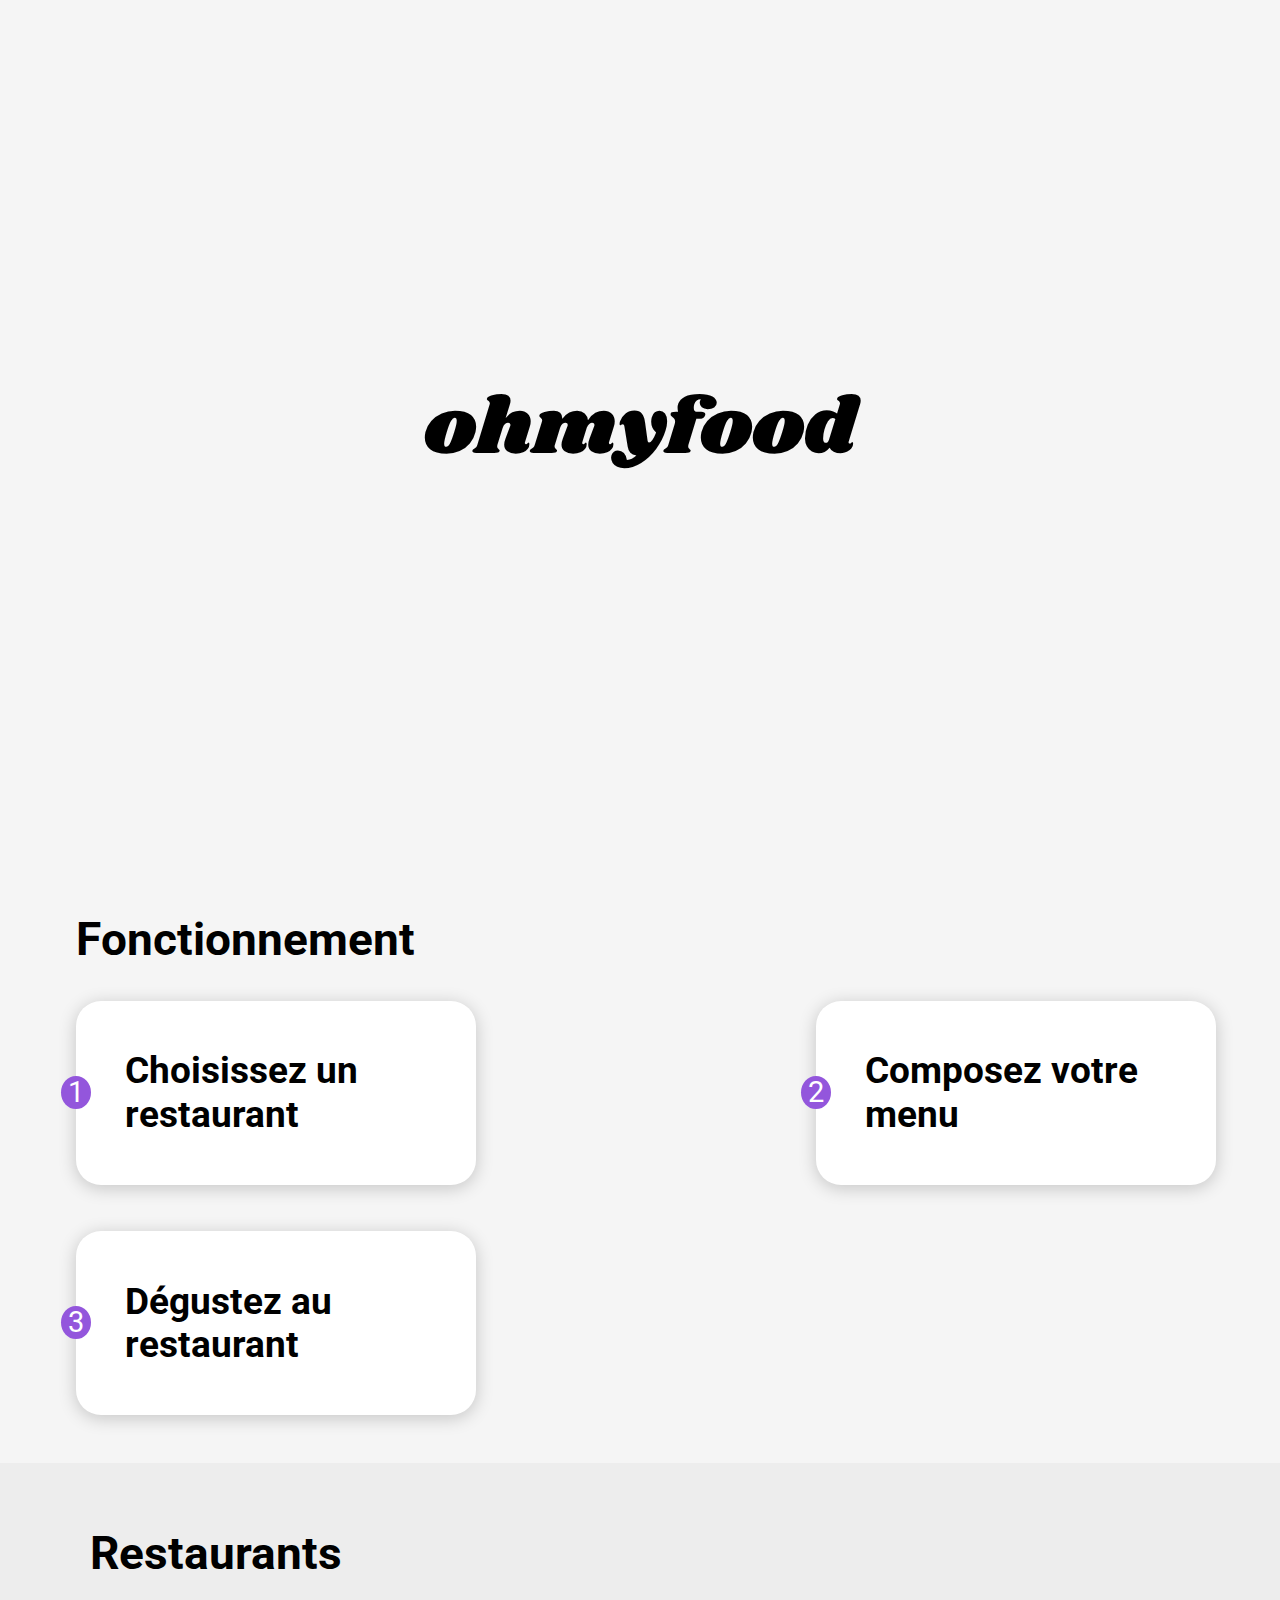
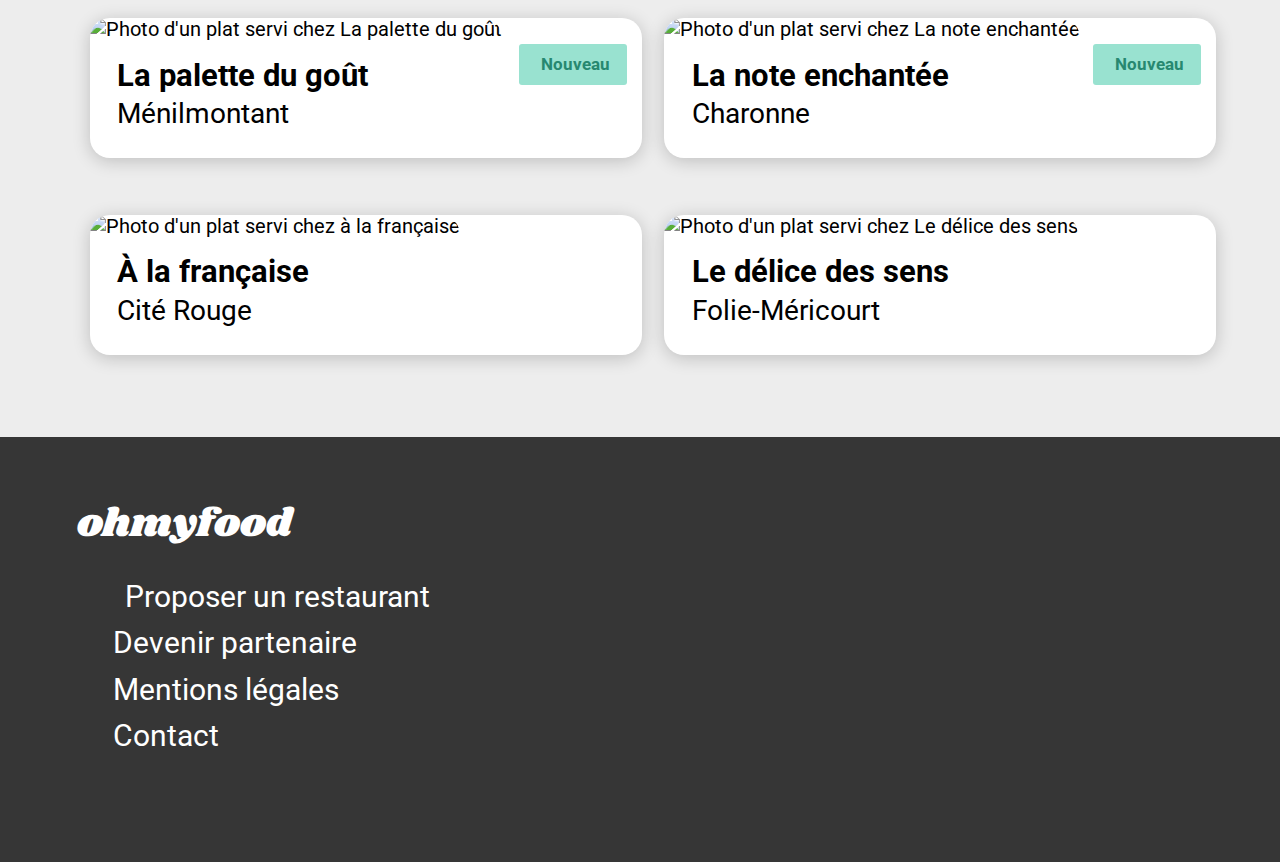
==== commit 0b5dc71b: "animations tweaking" ====
--- a/index.html
+++ b/index.html
@@ -61,17 +61,17 @@
             <div class="box noticeBox">
                 <span class="noticeNumber">1</span>
                 <i class="fa-solid fa-mobile-screen"></i>
-                <p>Choisissez un restaurant</p>
+                <h3>Choisissez un restaurant</h3>
             </div>
             <div class="box noticeBox">
                 <span class="noticeNumber">2</span>
                 <i class="fa-solid fa-list"></i>
-                <p>Composez votre menu</p>
+                <h3>Composez votre menu</h3>
             </div>
             <div class="box noticeBox">
                 <span class="noticeNumber">3</span>
                 <i class="fa-solid fa-store"></i>
-                <p>Dégustez au restaurant</p>
+                <h3>Dégustez au restaurant</h3>
             </div>
         </section>
 
@@ -81,46 +81,46 @@
                 <a href="pages/1_la-palette-du-gout.html">
                     <img src="images/restaurants/Palette-du-gout.jpg"
                         alt="Photo d'un plat servi chez La palette du goût">
-                    <div class="newItem">Nouveau</div>
+                    <button class="newItem">Nouveau</button>
                     <div class="description">
-                        <div>
-                            <h3>La palette du goût</h3>
-                            <p>Ménilmontant</p>
-                        </div>
-                        <i class="fa-regular fa-heart heart-empty"></i>
-                        <i class="fa-solid fa-heart heart-full"></i>
+                        <h3>La palette du goût</h3>
+                        <p>Ménilmontant</p>
                     </div>
                 </a>
+                <div class="LikeBtn">
+                    <i class="fa-regular fa-heart heart-empty"></i>
+                    <i class="fa-solid fa-heart heart-full"></i>
+                </div>
             </div>
 
             <div class="card">
                 <a href="pages/2_la-note-enchantee.html">
                     <img src="images/restaurants/La-note-enchantee.jpg"
                         alt="Photo d'un plat servi chez La note enchantée">
-                    <div class="newItem">Nouveau</div>
+                    <button class="newItem">Nouveau</button>
                     <div class="description">
-                        <div>
-                            <h3>La note enchantée</h3>
-                            <p>Charonne</p>
-                        </div>
-                        <i class="fa-regular fa-heart heart-empty"></i>
-                        <i class="fa-solid fa-heart heart-full"></i>
+                        <h3>La note enchantée</h3>
+                        <p>Charonne</p>
                     </div>
                 </a>
+                <div class="LikeBtn">
+                    <i class="fa-regular fa-heart heart-empty"></i>
+                    <i class="fa-solid fa-heart heart-full"></i>
+                </div>
             </div>
 
             <div class="card">
                 <a href="pages/3_a-la-francaise.html">
                     <img src="images/restaurants/A-la-francaise.jpg" alt="Photo d'un plat servi chez à la française">
                     <div class="description">
-                        <div>
-                            <h3>À la française</h3>
-                            <p>Cité Rouge</p>
-                        </div>
-                        <i class="fa-regular fa-heart heart-empty"></i>
-                        <i class="fa-solid fa-heart heart-full"></i>
+                        <h3>À la française</h3>
+                        <p>Cité Rouge</p>
                     </div>
                 </a>
+                <div class="LikeBtn">
+                    <i class="fa-regular fa-heart heart-empty"></i>
+                    <i class="fa-solid fa-heart heart-full"></i>
+                </div>
             </div>
 
             <div class="card">
@@ -128,14 +128,14 @@
                     <img src="images/restaurants/Delice-des-sens.jpg"
                         alt="Photo d'un plat servi chez Le délice des sens">
                     <div class="description">
-                        <div>
-                            <h3>Le délice des sens</h3>
-                            <p>Folie-Méricourt</p>
-                        </div>
-                        <i class="fa-regular fa-heart heart-empty"></i>
-                        <i class="fa-solid fa-heart heart-full"></i>
+                        <h3>Le délice des sens</h3>
+                        <p>Folie-Méricourt</p>
                     </div>
                 </a>
+                <div class="LikeBtn">
+                    <i class="fa-regular fa-heart heart-empty"></i>
+                    <i class="fa-solid fa-heart heart-full"></i>
+                </div>
             </div>
         </section>
     </main>
@@ -167,6 +167,7 @@
             </li>
         </ul>
     </footer>
-    
+
 </body>
+
 </html>--- a/compiled/index.css
+++ b/compiled/index.css
@@ -1 +1 @@
-.loaderBackground{background-color:#f5f5f5;position:absolute;z-index:10;top:0;left:0;right:0;bottom:0;width:100vw;height:100vh;-webkit-animation:3s linear .5s forwards loaderBackground;animation:3s linear .5s forwards loaderBackground}@-webkit-keyframes loaderBackground{0%{opacity:.99}99%{width:100%;opacity:.99}100%{opacity:0;width:0;z-index:-10;display:none}}@keyframes loaderBackground{0%{opacity:.99}99%{width:100%;opacity:.99}100%{opacity:0;width:0;z-index:-10;display:none}}.loaderAnimation{display:flex;flex-direction:row;align-items:center;justify-content:center;margin-top:30%}.letter{-webkit-animation:1s alternate .5s infinite letters;animation:1s alternate .5s infinite letters}@-webkit-keyframes letters{0%{transform:translateY(0);color:#9356dc}50%{transform:translateY(100px);color:#ff79da}100%{transform:translateY(0);color:#99e2d0}}@keyframes letters{0%{transform:translateY(0);color:#9356dc}50%{transform:translateY(100px);color:#ff79da}100%{transform:translateY(0);color:#99e2d0}}.letter1{-webkit-animation-delay:100ms;animation-delay:100ms}.letter2{-webkit-animation-delay:200ms;animation-delay:200ms}.letter3{-webkit-animation-delay:300ms;animation-delay:300ms}.letter4{-webkit-animation-delay:400ms;animation-delay:400ms}.letter5{-webkit-animation-delay:500ms;animation-delay:500ms}.letter6{-webkit-animation-delay:600ms;animation-delay:600ms}.letter7{-webkit-animation-delay:700ms;animation-delay:700ms}.letter8{-webkit-animation-delay:800ms;animation-delay:800ms}@-webkit-keyframes menuBoxes{0%{transform:scale(0)}100%{transform:scale(1)}}@keyframes menuBoxes{0%{transform:scale(0)}100%{transform:scale(1)}}.menuBox{transform:scale(0);-webkit-animation:menuBoxes 900ms both;animation:menuBoxes 900ms both}.delay1{-webkit-animation-delay:100ms;animation-delay:100ms}.delay2{-webkit-animation-delay:200ms;animation-delay:200ms}.delay3{-webkit-animation-delay:300ms;animation-delay:300ms}.delay4{-webkit-animation-delay:350ms;animation-delay:350ms}.delay5{-webkit-animation-delay:370ms;animation-delay:370ms}@font-face{font-family:"Roboto";font-family:"Shrikhand";src:url("https://fonts.googleapis.com/css2?family=Roboto:ital,wght@0,400;0,700;1,400;1,700&family=Shrikhand&display=swap")}body{font-family:"Roboto",sans-serif;font-size:20px}h2{font-size:2.3em}.description h3{font-size:1.1em;padding:0;margin:0}#titleRestaurant{font-family:"Shrikhand",cursive;font-size:220%;font-weight:normal;width:90%;padding-right:5%}article h2{text-transform:uppercase;font-weight:normal;font-size:1.3em}article h2 .greenLine{border-bottom:4px solid #99e2d0;padding-bottom:6px}h4{font-family:"Shrikhand",cursive;color:#fff;font-weight:normal;padding:5% 0 1% 6%;font-size:1.8em;margin:0%}.letter{font-family:"Shrikhand",cursive;font-size:80px;font-weight:normal}*{box-sizing:border-box;scroll-behavior:smooth}body{background-color:#f5f5f5;margin:0%}section{padding:5%;display:flex;flex-direction:column;justify-content:space-between}#notice{background-color:#fff;padding-bottom:14%}#notice h2{padding-left:1%;margin-bottom:1%}.box{border:none;box-shadow:0px 3px 18px rgba(0,0,0,.2);padding:3%;margin:6% 3% 1% 3%;font-weight:bold;cursor:pointer}.noticeBox{display:flex;flex-direction:row;justify-content:flex-start;align-items:center;background-color:#f5f5f5;border-radius:25px;transition:all 200ms ease-in-out;position:relative;font-size:1.4em}.noticeBox i{margin:0 7%;color:gray;font-size:1.3em}.noticeBox:hover{background-color:#f5edff}.noticeBox:hover i{color:#9356dc}.noticeNumber{background-color:#9356dc;color:#fff;font-weight:normal;font-size:.9em;border-radius:50%;padding:6px 12px;position:absolute;left:-15px}#restaurants{background-color:#f5f5f5;display:flex;flex-direction:column;padding-bottom:10%;padding-top:6%}.card{width:100%;height:10%;background-color:#fff;border-radius:20px;margin-bottom:5%;position:relative;box-shadow:0px 3px 18px rgba(0,0,0,.2)}.card a{text-decoration:none;color:#000}.card a img{-o-object-fit:cover;object-fit:cover;width:100%;height:60%;max-height:456px;border-radius:20px 20px 0 0}.card:hover{box-shadow:0px 3px 18px #99e2d0}.description{display:flex;flex-direction:row;align-items:flex-start;padding:3% 0 0 5%;font-size:1.4em}.description p{margin-top:1%;font-size:1em}.menuSection{background-color:#f5f5f5;border-radius:70px 70px 0 0;margin-top:-30px;padding-top:8px;position:relative}.menuSection article{margin-bottom:5%}.menuBox{background-color:#fff;display:flex;flex-direction:column;justify-content:space-between;border-radius:20px;margin-left:0%;padding:3% 4% 3% 3%;height:30%;position:relative;transition:all 400ms ease-in-out}.menuBox h3{padding:0;margin:0;width:90%;text-overflow:ellipsis;white-space:nowrap;overflow-x:hidden}.flex-row{display:flex;flex-direction:row}.flex-row p{margin-top:.7%;margin-bottom:0}.flex-row p:first-child{font-weight:normal;text-overflow:ellipsis;white-space:nowrap;overflow-x:hidden}.price{font-weight:bold;margin-left:auto;padding-left:10px;transition:all 400ms ease-in-out}header{text-align:center;background-color:#fff;padding-top:5%;padding-bottom:3%}header img{width:40%}.withBtn{position:relative}#goBack{position:absolute;left:60px;cursor:pointer;background:none;border:none;color:#000;font-size:200%;transition:all 200ms ease-in-out}#goBack:hover{color:#9356dc}#goBack:hover:active{color:#ff79da}footer{background-color:#363636;margin-bottom:0;padding-bottom:6%}footer ul{list-style-type:none;padding-left:7%}.link{text-decoration:none;color:#fff;font-size:1.4em;display:flex;flex-direction:row;align-items:center;padding-bottom:1%}.link p{margin:0;padding-left:2%}.fa-utensils{margin-right:1%}.link:hover p{-webkit-text-decoration:underline #99e2d0;text-decoration:underline #99e2d0}.link:hover i{color:#99e2d0}nav{background-color:#f5f5f5;text-align:center}.localisation{background-color:#e5e5e5;border-top:3px solid #d4d4d4;font-weight:bold;font-size:1.5em;display:flex;flex-direction:row;align-items:center;justify-content:center}.localisation i{padding-right:4%}.explore{padding:4% 5% 14% 5%}.explore h1{padding:0 9%;margin-bottom:0%;font-size:2.4em}.explore p{font-size:1.5em}button{background:linear-gradient(to bottom right, #ff79da, #9356dc);padding:4%;border:none;border-radius:40px;box-shadow:3px 6px 8px 1px #d3d3d3;cursor:pointer;margin-top:4%;transition:all 350ms ease-in-out;color:#fff;font-size:1.3em;font-weight:700}button:hover{background:linear-gradient(to bottom right, rgba(255, 121, 217, 0.8470588235), rgba(146, 86, 220, 0.8470588235));box-shadow:8px 18px 10px 1px #bdbdbd}#orderBtn{color:#fff;padding:4% 12%;margin:10% auto 5% auto}.newItem{color:#278870;background-color:#99e2d0;text-align:center;font-weight:bold;font-size:17px;padding:2% 4%;width:-webkit-fit-content;width:-moz-fit-content;width:fit-content;border-radius:3px;position:absolute;top:20px;right:15px}.heart-empty,.heart-full{font-size:1.6em;right:30px;bottom:35px;cursor:pointer;transition:all 650ms ease-in-out}.heart-empty{color:gray;z-index:1;position:absolute}.heart-empty:hover{opacity:0;z-index:2}.heart-full{position:absolute;z-index:2;opacity:0;background:-webkit-linear-gradient(#9356dc, #ff79da);background-clip:text;-webkit-background-clip:text;-webkit-text-fill-color:rgba(0,0,0,0)}.heart-full:hover{opacity:1;z-index:1}#MenuLikeBtn{position:absolute;right:4%;top:140px;font-size:35px}.checkAnimation{width:0px;background-color:#99e2d0;color:#fff;font-size:25px;border-radius:0 20px 20px 0;transition:all 350ms ease-in-out;-webkit-animation-fill-mode:both;animation-fill-mode:both;overflow:hidden;display:flex;flex-direction:row;justify-content:center;align-items:center;text-align:center;height:100%;position:absolute;right:0px;bottom:0px;top:0px}.checkAnimation i{transform:rotate(0);transition:all 450ms ease-in-out}.menuBox:hover .checkAnimation{width:70px;transition:all 400ms ease-in-out}.menuBox:hover .checkAnimation i{transform:rotate(360deg)}.menuBox:hover .price{margin-right:70px}.menuBox:hover p:first-child{text-overflow:ellipsis;white-space:nowrap;overflow-x:hidden}.menuBox:hover h3{width:70%;text-overflow:ellipsis;white-space:nowrap;overflow-x:hidden}.menuBox:active{box-shadow:0px 3px 18px #99e2d0}#Palette,#Note,#France,#Delice{background-size:cover;background-repeat:no-repeat;min-height:450px;flex-basis:100%;margin-bottom:-50px}#Palette{background-image:url(/images/restaurants/Palette_medium.jpg)}#Note{background-image:url(/images/restaurants/Note_recadre.jpg)}#France{background-image:url(/images/restaurants/France_medium.jpg)}#Delice{background-image:url(/images/restaurants/Delice_medium.jpg)}/*# sourceMappingURL=index.css.map */+.loaderBackground{background-color:#f5f5f5;position:absolute;z-index:10;top:0;left:0;right:0;bottom:0;width:100vw;height:100vh;-webkit-animation:3s linear .5s forwards loaderBackground;animation:3s linear .5s forwards loaderBackground}@-webkit-keyframes loaderBackground{0%{opacity:.99}99%{width:100%;opacity:.99}100%{opacity:0;width:0;z-index:-10;display:none}}@keyframes loaderBackground{0%{opacity:.99}99%{width:100%;opacity:.99}100%{opacity:0;width:0;z-index:-10;display:none}}.loaderAnimation{display:flex;flex-direction:row;align-items:center;justify-content:center;margin-top:30%}.letter{-webkit-animation:1s alternate .5s infinite letters;animation:1s alternate .5s infinite letters}@-webkit-keyframes letters{0%{transform:translateY(0);color:#9356dc}50%{transform:translateY(100px);color:#ff79da}100%{transform:translateY(0);color:#99e2d0}}@keyframes letters{0%{transform:translateY(0);color:#9356dc}50%{transform:translateY(100px);color:#ff79da}100%{transform:translateY(0);color:#99e2d0}}.letter1{-webkit-animation-delay:100ms;animation-delay:100ms}.letter2{-webkit-animation-delay:200ms;animation-delay:200ms}.letter3{-webkit-animation-delay:300ms;animation-delay:300ms}.letter4{-webkit-animation-delay:400ms;animation-delay:400ms}.letter5{-webkit-animation-delay:500ms;animation-delay:500ms}.letter6{-webkit-animation-delay:600ms;animation-delay:600ms}.letter7{-webkit-animation-delay:700ms;animation-delay:700ms}.letter8{-webkit-animation-delay:800ms;animation-delay:800ms}@-webkit-keyframes menuBoxes{0%{transform:scale(0)}100%{transform:scale(1)}}@keyframes menuBoxes{0%{transform:scale(0)}100%{transform:scale(1)}}.menuBox{transform:scale(0);-webkit-animation:menuBoxes 900ms both;animation:menuBoxes 900ms both}.delay1{-webkit-animation-delay:100ms;animation-delay:100ms}.delay2{-webkit-animation-delay:200ms;animation-delay:200ms}.delay3{-webkit-animation-delay:300ms;animation-delay:300ms}.delay4{-webkit-animation-delay:350ms;animation-delay:350ms}.delay5{-webkit-animation-delay:370ms;animation-delay:370ms}.checkAnimation{width:0px;background-color:#99e2d0;color:#fff;font-size:25px;border-radius:0 20px 20px 0;transition:all 350ms ease-in-out;-webkit-animation-fill-mode:both;animation-fill-mode:both;overflow:hidden;display:flex;flex-direction:row;justify-content:center;align-items:center;text-align:center;height:100%;position:absolute;right:0px;bottom:0px;top:0px}.checkAnimation i{transform:rotate(0);transition:all 450ms ease-in-out}.menuBox:hover .checkAnimation{width:70px;transition:all 400ms ease-in-out}.menuBox:hover .checkAnimation i{transform:rotate(360deg)}.menuBox:hover .price{margin-right:70px}.menuBox:hover p:first-child{text-overflow:ellipsis;white-space:nowrap;overflow-x:hidden}.menuBox:hover h3{width:70%;text-overflow:ellipsis;white-space:nowrap;overflow-x:hidden}.menuBox:active{box-shadow:0px 3px 18px #99e2d0}@font-face{font-family:"Roboto";font-family:"Shrikhand";src:url("https://fonts.googleapis.com/css2?family=Roboto:ital,wght@0,400;0,700;1,400;1,700&family=Shrikhand&display=swap")}body{font-family:"Roboto",sans-serif;font-size:20px}h2{font-size:2.3em}.description h3{font-size:1.1em;padding:0;margin:0}#titleRestaurant{font-family:"Shrikhand",cursive;font-size:220%;font-weight:normal;width:90%;padding-right:5%}article h2{text-transform:uppercase;font-weight:normal;font-size:1.3em}article h2 .greenLine{border-bottom:4px solid #99e2d0;padding-bottom:6px}h4{font-family:"Shrikhand",cursive;color:#fff;font-weight:normal;padding:5% 0 1% 6%;font-size:1.8em;margin:0%}.letter{font-family:"Shrikhand",cursive;font-size:80px;font-weight:normal}*{box-sizing:border-box;scroll-behavior:smooth}body{background-color:#f5f5f5;margin:0%}section{padding:5%;display:flex;flex-direction:column;justify-content:space-between}#notice{background-color:#fff;padding-bottom:14%}#notice h2{padding-left:1%;margin-bottom:1%}.box{border:none;box-shadow:0px 3px 18px rgba(0,0,0,.2);padding:3%;margin:6% 3% 1% 3%;font-weight:bold;cursor:pointer}.noticeBox{display:flex;flex-direction:row;justify-content:flex-start;align-items:center;background-color:#f5f5f5;border-radius:25px;transition:all 200ms ease-in-out;position:relative;font-size:1.4em}.noticeBox i{margin:0 7%;color:gray;font-size:1.3em}.noticeBox:hover{background-color:#f5edff}.noticeBox:hover i{color:#9356dc}.noticeNumber{background-color:#9356dc;color:#fff;font-weight:normal;font-size:.9em;border-radius:50%;padding:6px 12px;position:absolute;left:-15px}#restaurants{background-color:#f5f5f5;display:flex;flex-direction:column;padding-bottom:10%;padding-top:6%}.card{width:100%;height:10%;background-color:#fff;border-radius:20px;margin-bottom:5%;position:relative;box-shadow:0px 3px 18px rgba(0,0,0,.2)}.card a{text-decoration:none;color:#000}.card a img{-o-object-fit:cover;object-fit:cover;width:100%;height:60%;max-height:456px;border-radius:20px 20px 0 0}.card:hover{box-shadow:0px 3px 18px #99e2d0}.description{display:flex;flex-direction:column;align-items:flex-start;padding:3% 0 0 5%;font-size:1.4em}.description p{margin-top:1%;font-size:1em}.menuSection{background-color:#f5f5f5;border-radius:70px 70px 0 0;margin-top:-30px;padding-top:8px;position:relative}.menuSection article{margin-bottom:5%}.menuBox{background-color:#fff;display:flex;flex-direction:column;justify-content:space-between;border-radius:20px;margin-left:0%;padding:3% 4% 3% 3%;height:30%;position:relative;transition:all 400ms ease-in-out}.menuBox h3{padding:0;margin:0;width:90%;text-overflow:ellipsis;white-space:nowrap;overflow-x:hidden}.flex-row{display:flex;flex-direction:row}.flex-row p{margin-top:.7%;margin-bottom:0}.flex-row p:first-child{font-weight:normal;text-overflow:ellipsis;white-space:nowrap;overflow-x:hidden}.price{font-weight:bold;margin-left:auto;padding-left:10px;transition:all 400ms ease-in-out}header{text-align:center;background-color:#fff;padding-top:5%;padding-bottom:3%}header img{width:40%}.withBtn{position:relative}#goBack{position:absolute;left:60px;cursor:pointer;background:none;border:none;color:#000;font-size:200%;transition:all 200ms ease-in-out}#goBack:hover{color:#9356dc}#goBack:hover:active{color:#ff79da}footer{background-color:#363636;margin-bottom:0;padding-bottom:6%}footer ul{list-style-type:none;padding-left:7%}.link{text-decoration:none;color:#fff;font-size:1.4em;display:flex;flex-direction:row;align-items:center;padding-bottom:1%}.link p{margin:0;padding-left:2%}.fa-utensils{margin-right:1%}.link:hover p{-webkit-text-decoration:underline #99e2d0;text-decoration:underline #99e2d0}.link:hover i{color:#99e2d0}nav{background-color:#f5f5f5;text-align:center}.localisation{background-color:#e5e5e5;border-top:3px solid #d4d4d4;font-weight:bold;font-size:1.5em;display:flex;flex-direction:row;align-items:center;justify-content:center}.localisation i{padding-right:4%}.explore{padding:4% 5% 14% 5%}.explore h1{padding:0 9%;margin-bottom:0%;font-size:2.4em}.explore p{font-size:1.5em}#exploreBtn,#orderBtn{border:none;border-radius:40px;box-shadow:3px 6px 8px 1px #d3d3d3;color:#fff;font-size:1.3em;font-weight:700;cursor:pointer;padding:4%;margin-top:4%;background:linear-gradient(to bottom right, #ff79da, #9356dc);transition:all 350ms ease-in-out}#exploreBtn:hover,#orderBtn:hover{background:linear-gradient(to bottom right, #ff93e1, #a16be0);box-shadow:8px 18px 10px 1px #bdbdbd}#orderBtn{color:#fff;padding:4% 12%;margin:10% auto 5% auto}.newItem{color:#278870;background-color:#99e2d0;text-align:center;font-weight:bold;font-size:17px;padding:2% 4%;width:-webkit-fit-content;width:-moz-fit-content;width:fit-content;border:none;border-radius:3px;position:absolute;top:20px;right:15px}.heart-empty,.heart-full{font-size:2em;right:40px;bottom:55px;cursor:pointer;transition:all 650ms ease-in-out}.heart-empty{color:gray;z-index:1;position:absolute}.heart-empty:active{opacity:0;z-index:2}.heart-full{position:absolute;z-index:2;opacity:0;background:-webkit-linear-gradient(#9356dc, #ff79da);background-clip:text;-webkit-background-clip:text;-webkit-text-fill-color:rgba(0,0,0,0)}.heart-full:active{opacity:1;z-index:1}#MenuLikeBtn{position:absolute;right:4%;top:140px;font-size:35px}#Palette,#Note,#France,#Delice{background-size:cover;background-repeat:no-repeat;min-height:450px;flex-basis:100%;margin-bottom:-50px}#Palette{background-image:url(/images/restaurants/Palette_medium.jpg)}#Note{background-image:url(/images/restaurants/Note_recadre.jpg)}#France{background-image:url(/images/restaurants/France_medium.jpg)}#Delice{background-image:url(/images/restaurants/Delice_medium.jpg)}/*# sourceMappingURL=index.css.map */